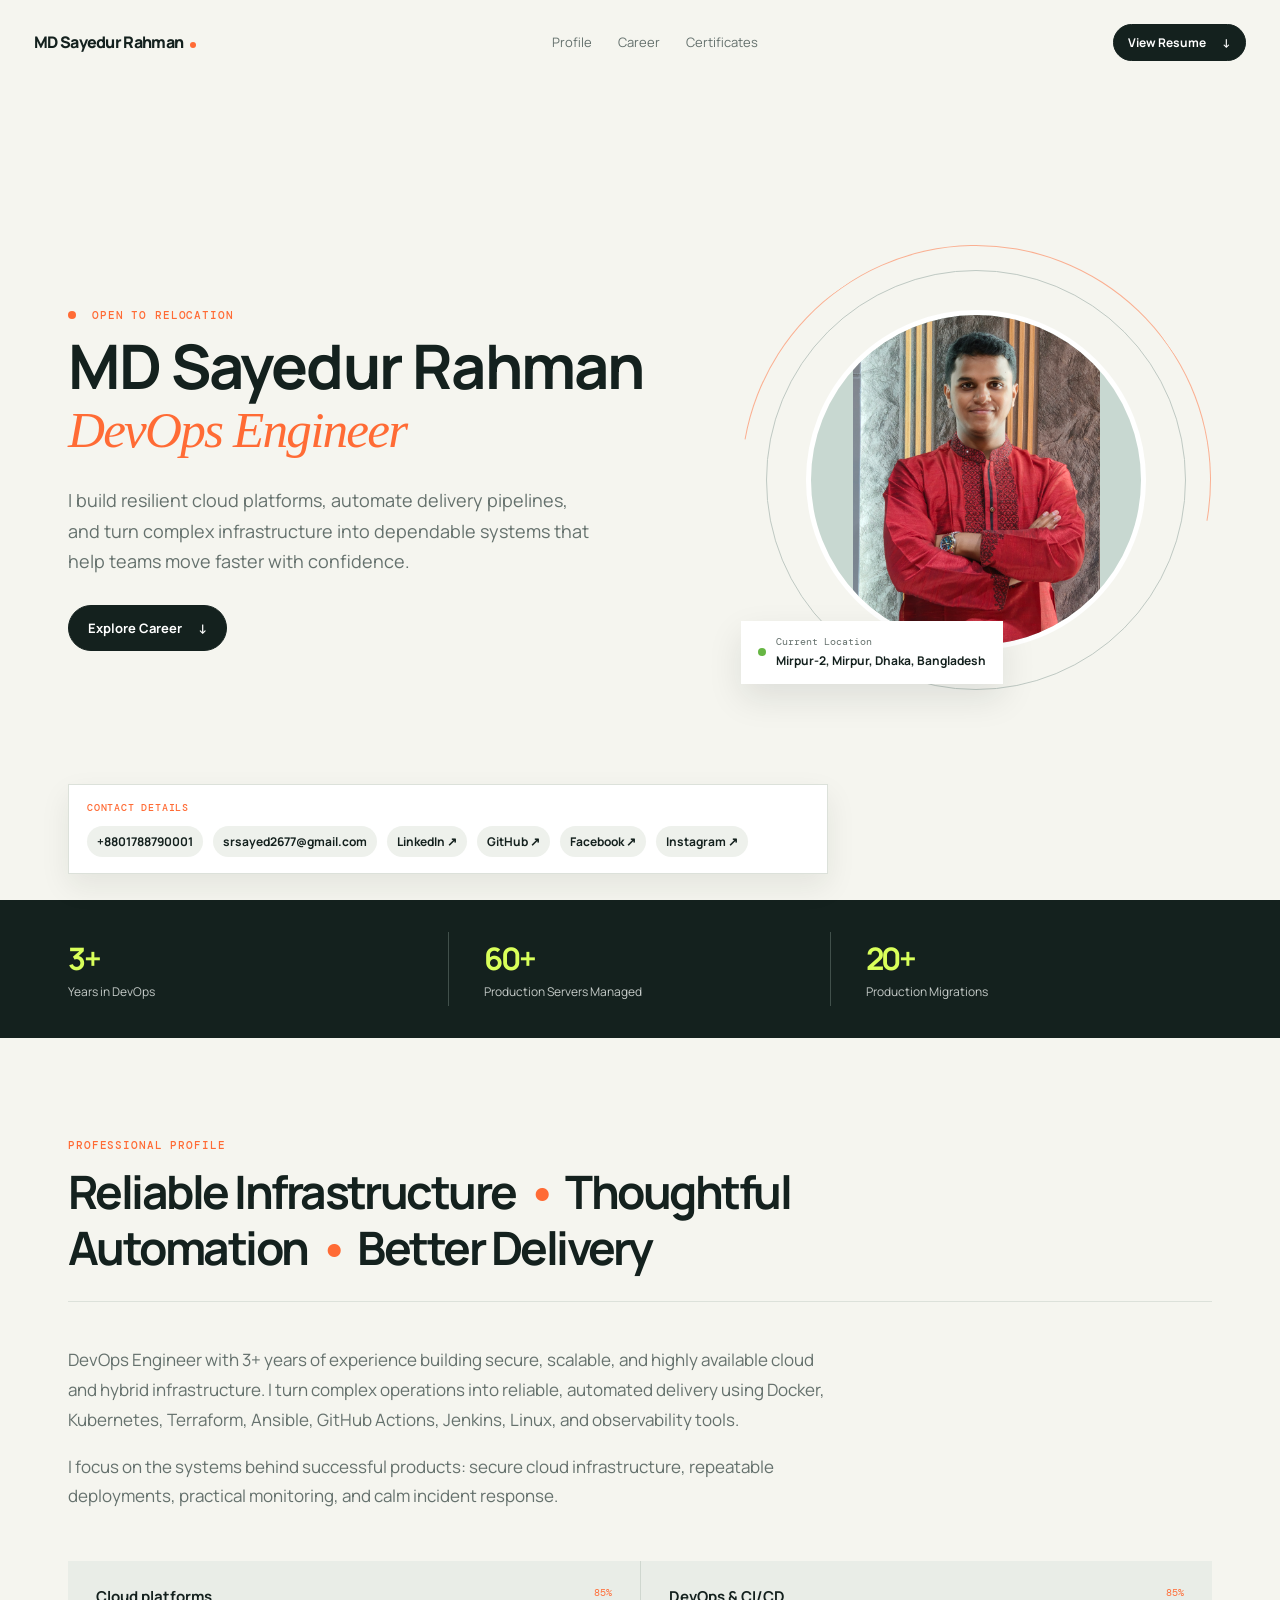
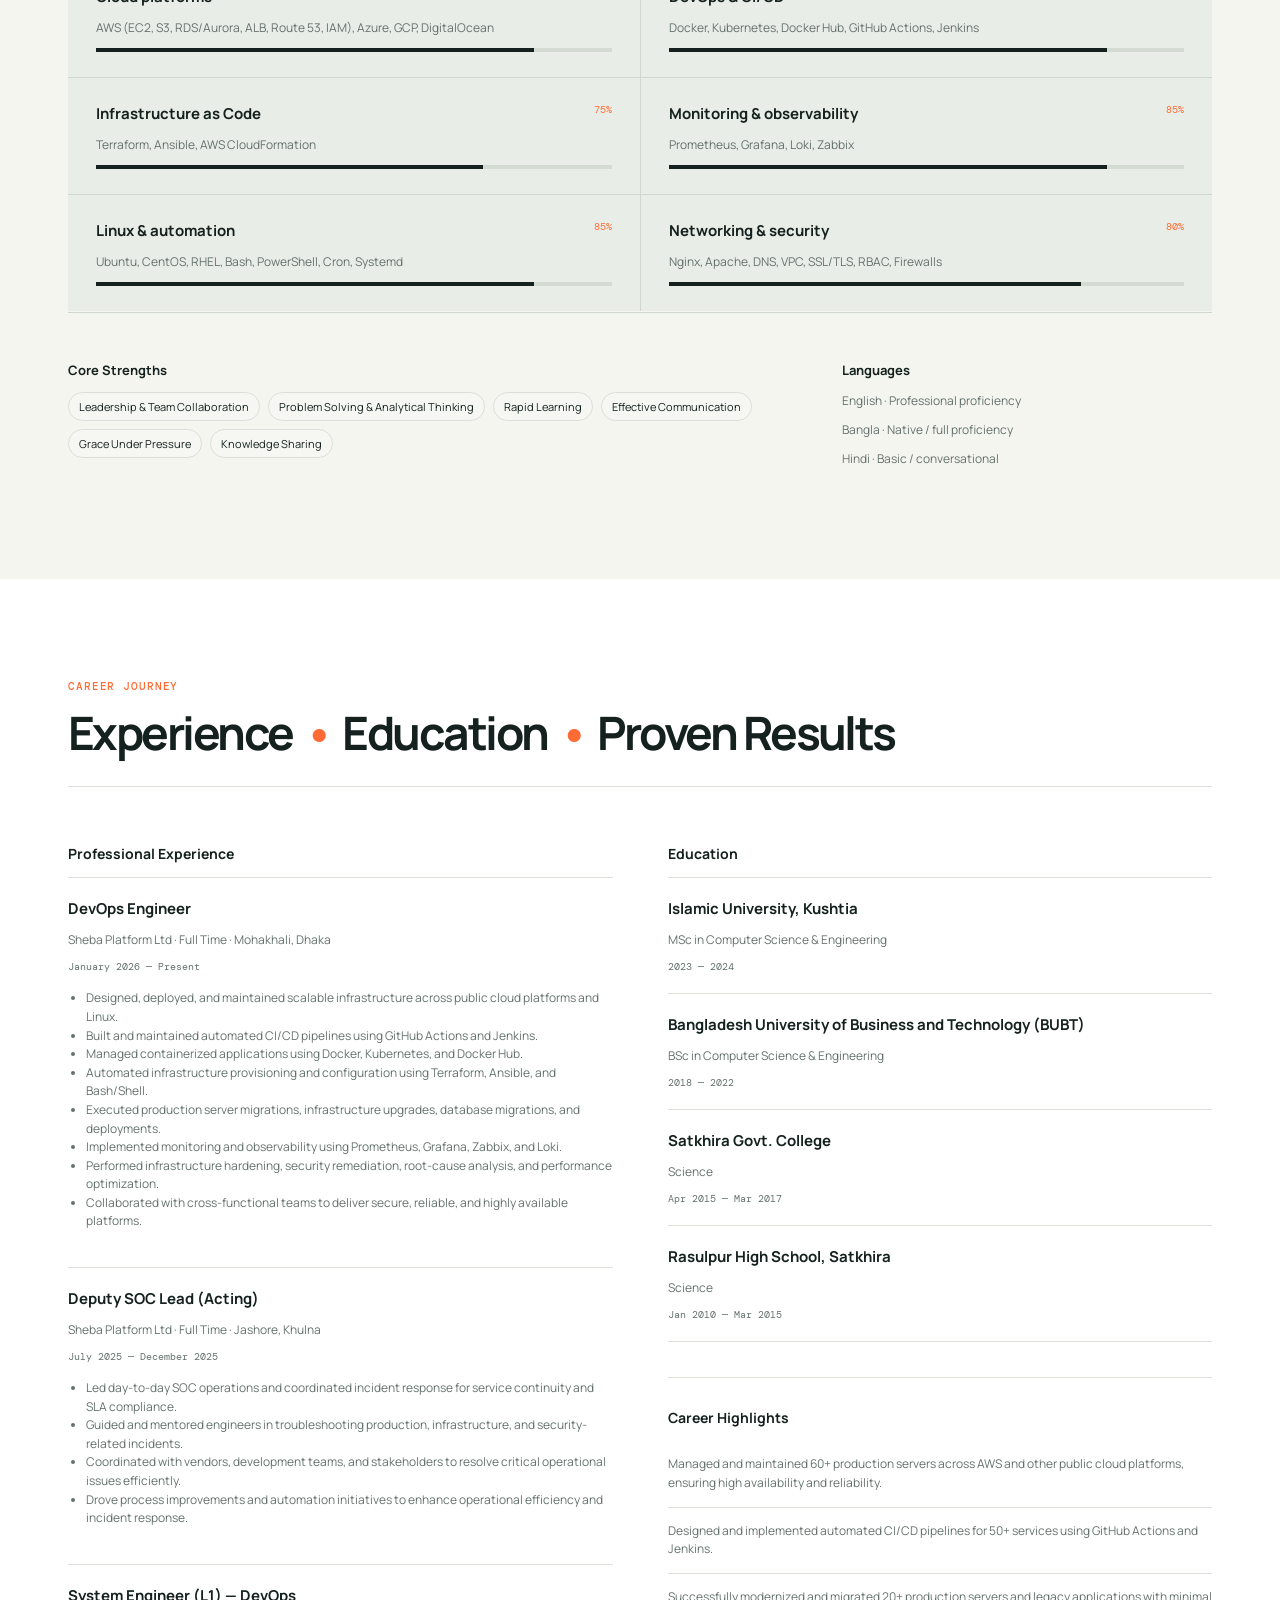
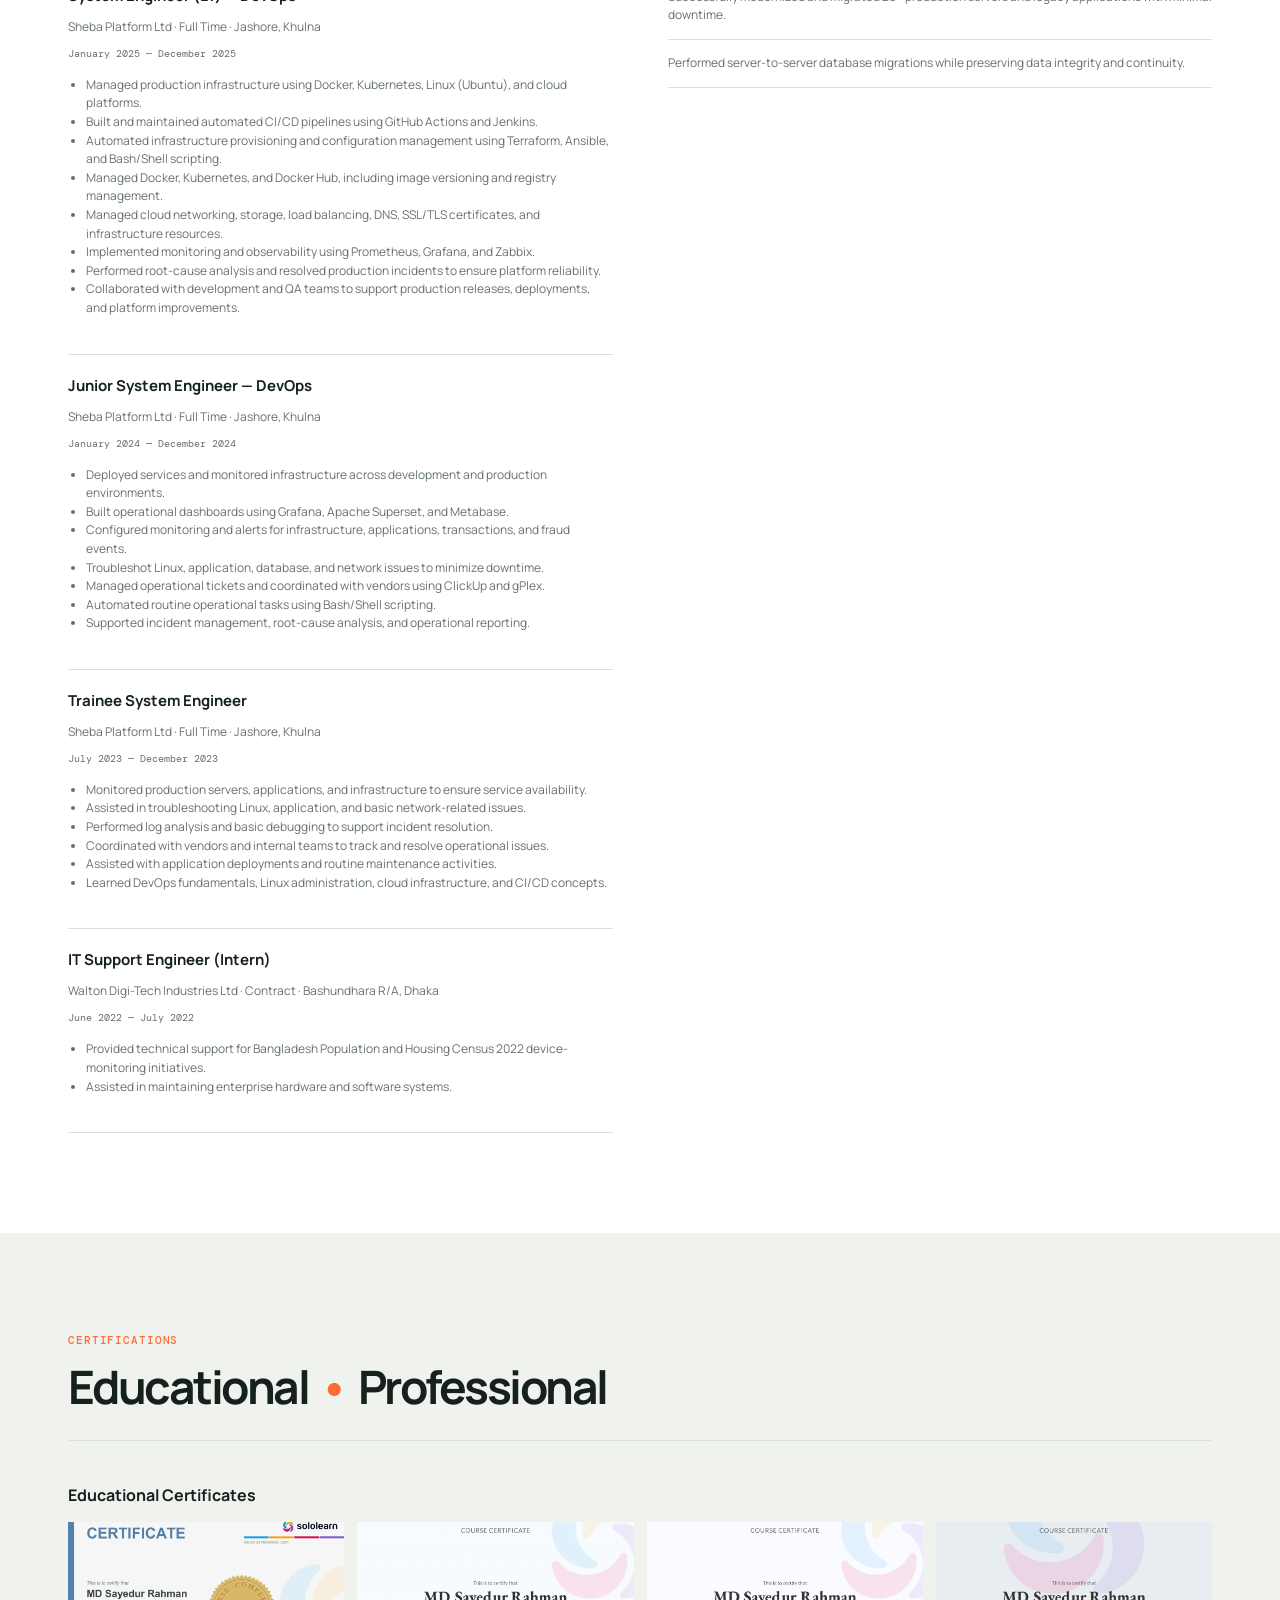
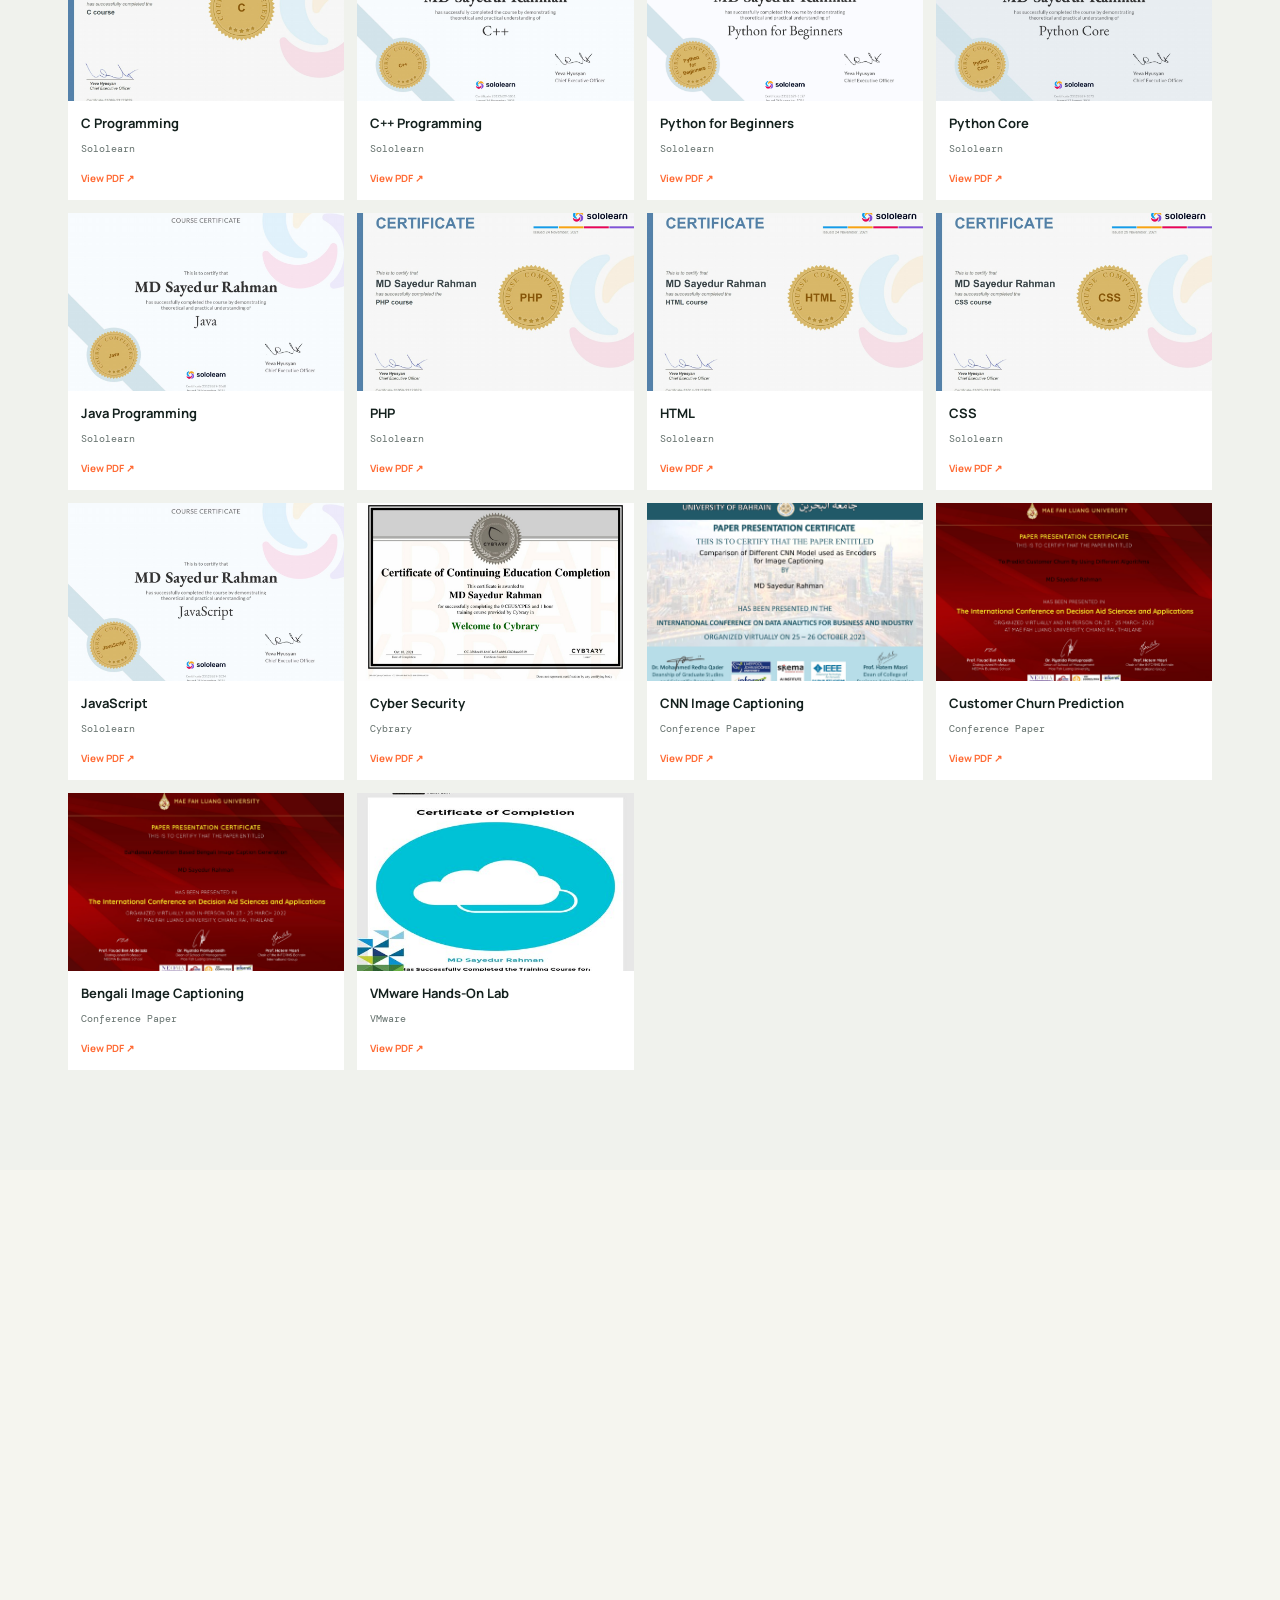
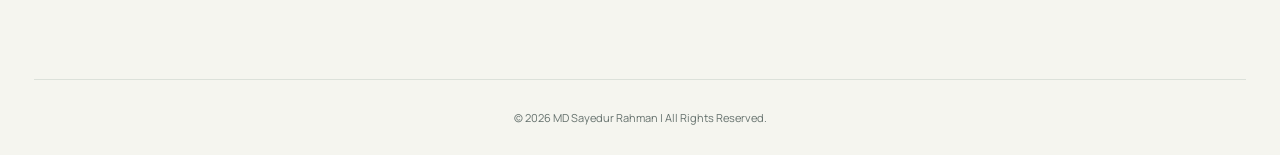
==== index.html @ c9d605c8 "fixed file storage" ====
<!doctype html>
<html lang="en">
  <head>
    <meta charset="utf-8">
    <meta name="viewport" content="width=device-width, initial-scale=1">
    <meta name="description" content="MD Sayedur Rahman — DevOps Engineer portfolio.">
    <title>MD Sayedur Rahman | DevOps Engineer &amp; Cloud Enthusiast</title>
    <link rel="preconnect" href="https://fonts.googleapis.com">
    <link rel="preconnect" href="https://fonts.gstatic.com" crossorigin>
    <link href="https://fonts.googleapis.com/css2?family=DM+Mono:wght@400;500&family=Manrope:wght@400;500;600;700;800&display=swap" rel="stylesheet">
    <link rel="icon" type="image/svg+xml" href="static/images/sr-icon.svg?v=1">
    <link rel="stylesheet" href="css/styles.css">
  </head>
  <body>
    <header class="site-header">
      <a class="brand" href="#home">MD Sayedur Rahman</a>
      <nav class="site-nav" aria-label="Primary Navigation">
        <a href="#profile">Profile</a>
        <a href="#career">Career</a>
        <a href="#certificates">Certificates</a>
      </nav>
      <a class="button button-small header-cv" href="#resume">View Resume <span>↓</span></a>
      <button class="menu-toggle" aria-label="Open Navigation" aria-expanded="false"><span></span><span></span></button>
    </header>

    <main>
      <section class="hero section" id="home">
        <div class="hero-copy reveal">
          <p class="eyebrow"><span></span> Open To Relocation</p>
          <h1><span data-name></span><em>DevOps Engineer</em></h1>
          <p class="hero-intro" data-intro></p>
          <a class="button" href="#career">Explore Career <span>↓</span></a>
        </div>
        <div class="hero-visual reveal">
          <div class="orbit orbit-one"></div><div class="orbit orbit-two"></div>
          <div class="portrait-frame"><img data-photo src="static/images/SR.jpg" alt="MD Sayedur Rahman"></div>
          <div class="availability-card"><span class="pulse"></span><div><small>Current Location</small><strong data-location></strong></div></div>
        </div>
        <aside class="hero-contact reveal">
          <p>Contact Details</p><a data-phone href="#"></a><a data-email href="#"></a><a data-linkedin href="#" target="_blank">LinkedIn ↗</a><a data-github href="#" target="_blank">GitHub ↗</a><a data-facebook href="#" target="_blank">Facebook ↗</a><a data-instagram href="#" target="_blank">Instagram ↗</a>
        </aside>
      </section>

      <section class="stats-band" aria-label="Career Highlights"><div class="stats" data-stats></div></section>

      <section class="section" id="profile">
        <div class="section-heading reveal"><p class="eyebrow">Professional Profile</p><h2>Reliable Infrastructure <span>•</span> Thoughtful Automation <span>•</span> Better Delivery</h2></div>
        <div class="profile-summary reveal"><p data-summary></p><p>I focus on the systems behind successful products: secure cloud infrastructure, repeatable deployments, practical monitoring, and calm incident response.</p></div>
        <div class="skills-grid" data-skills></div>
        <div class="people-skills reveal"><div><h3>Core Strengths</h3><div class="pill-list" data-soft-skills></div></div><div><h3>Languages</h3><div class="language-list" data-languages></div></div></div>
      </section>

      <section class="section career-section" id="career">
        <div class="section-heading reveal"><p class="eyebrow">Career Journey</p><h2>Experience <span>•</span> Education <span>•</span> Proven Results</h2></div>
        <div class="timeline-grid"><div class="timeline-column reveal"><h3>Professional Experience</h3><div class="timeline" data-experience></div></div><div class="timeline-column reveal"><h3>Education</h3><div class="timeline" data-education></div><h3 class="impact-title">Career Highlights</h3><div class="compact-achievements" data-achievements></div></div></div>
      </section>

      <section class="section certificates-section" id="certificates">
        <div class="section-heading reveal"><p class="eyebrow">Certifications</p><h2>Educational <span>•</span> Professional</h2></div>
        <div class="certificate-group reveal">
          <h3>Educational Certificates</h3>
          <div class="certificate-grid" data-educational-certificates></div>
        </div>
        <div class="certificate-group professional-certificates reveal" hidden>
          <h3>Professional Certificates</h3>
          <div class="certificate-grid" data-professional-certificates></div>
        </div>
      </section>

      <section class="section resume-section" id="resume"><div class="resume-banner reveal"><p class="eyebrow">Resume</p><h2>Choose The CV That Suits You.</h2><p>Two professional formats are available for viewing or downloading.</p><div data-cv-links></div></div></section>
    </main>

    <footer><p>© <span data-year></span> <span data-name></span> | All Rights Reserved.</p></footer>
    <script src="js/portfolio.js"></script>
  </body>
</html>
---- css/styles.css ----
:root {
  --ink: #14211e;
  --muted: #65716d;
  --paper: #f5f5ef;
  --white: #fff;
  --line: #dce1da;
  --lime: #d9ff5a;
  --orange: #ff6b35;
  --sans: "Manrope", sans-serif;
  --mono: "DM Mono", monospace;
}

* { box-sizing: border-box; }
html { scroll-behavior: smooth; }
body { margin: 0; background: var(--paper); color: var(--ink); font-family: var(--sans); }
a { color: inherit; }

.site-header {
  position: sticky; top: 0; z-index: 10; height: 84px; max-width: 1280px; margin: auto; padding: 0 34px;
  display: flex; align-items: center; justify-content: space-between; gap: 24px;
  background: rgba(245, 245, 239, .92); backdrop-filter: blur(14px);
}
.brand { font-size: 16px; font-weight: 800; letter-spacing: -.7px; text-decoration: none; white-space: nowrap; }
.brand::after { content: ""; display: inline-block; width: 6px; height: 6px; margin-left: 7px; border-radius: 50%; background: var(--orange); }
.site-nav { display: flex; gap: 26px; }
.site-nav a { color: var(--muted); font-size: 13px; text-decoration: none; }
.site-nav a:hover { color: var(--ink); }
.menu-toggle { display: none; border: 0; background: transparent; }
.menu-toggle span { display: block; width: 20px; height: 2px; margin: 5px; background: var(--ink); }

.button { display: inline-flex; gap: 16px; align-items: center; padding: 13px 19px; border: 1px solid var(--ink); border-radius: 999px; background: var(--ink); color: white; font-size: 13px; font-weight: 700; text-decoration: none; }
.button:hover { background: var(--orange); border-color: var(--orange); }
.button-small { padding: 9px 14px; font-size: 12px; }
.section { max-width: 1212px; margin: auto; padding: 100px 34px; }
.eyebrow { margin: 0 0 12px; color: var(--orange); font: 500 11px var(--mono); letter-spacing: .08em; text-transform: uppercase; }
.eyebrow > span { display: inline-block; width: 8px; height: 8px; margin-right: 8px; border-radius: 50%; background: var(--orange); }

.hero { position: relative; display: grid; min-height: calc(100vh - 84px); grid-template-columns: 1.15fr .85fr; align-items: center; gap: 35px; padding-bottom: 125px; }
.hero h1 { max-width: 700px; margin: 0; letter-spacing: -.075em; line-height: 1.03; }
.hero h1 span { display: block; font-size: clamp(41px, 4.8vw, 70px); }
.hero h1 em { display: block; margin-top: 7px; color: var(--orange); font-family: Georgia, serif; font-size: clamp(37px, 4vw, 62px); font-weight: 400; }
.hero-intro { max-width: 535px; margin: 28px 0; color: var(--muted); font-size: 18px; line-height: 1.7; }
.hero-visual { position: relative; display: grid; height: 480px; place-items: center; }
.portrait-frame { z-index: 1; width: 340px; height: 340px; overflow: hidden; border: 5px solid var(--white); border-radius: 50%; background: #c8d8d1; }
.portrait-frame img { width: 100%; height: 100%; object-fit: contain; object-position: center; }
.orbit { position: absolute; border: 1px solid #bfc9c3; border-radius: 50%; }
.orbit-one { width: 420px; height: 420px; }
.orbit-two { width: 470px; height: 470px; border-color: rgba(255, 107, 53, .5); border-left-color: transparent; border-bottom-color: transparent; transform: rotate(-35deg); }
.availability-card { position: absolute; z-index: 2; bottom: 36px; left: 0; display: flex; gap: 10px; align-items: center; padding: 14px 17px; background: var(--white); box-shadow: 0 14px 35px rgba(20, 33, 30, .1); }
.availability-card small { display: block; color: var(--muted); font: 10px var(--mono); }
.availability-card strong { font-size: 12px; }
.pulse { width: 8px; height: 8px; border-radius: 50%; background: #67b644; }
.hero-contact { position: absolute; bottom: 26px; left: 34px; display: flex; flex-wrap: wrap; gap: 10px; max-width: 760px; padding: 16px 18px; border: 1px solid var(--line); background: var(--white); box-shadow: 0 12px 30px rgba(20, 33, 30, .08); }
.hero-contact p { width: 100%; margin: 0 0 2px; color: var(--orange); font: 500 10px var(--mono); letter-spacing: .08em; text-transform: uppercase; }
.hero-contact a { padding: 7px 10px; border-radius: 999px; background: #eef1ec; font-size: 12px; font-weight: 700; text-decoration: none; }
.hero-contact a:hover { background: var(--ink); color: var(--lime); }

.stats-band { background: var(--ink); color: white; }
.stats { display: grid; max-width: 1212px; margin: auto; padding: 32px 34px; grid-template-columns: repeat(3, 1fr); }
.stat { padding: 5px 35px; border-right: 1px solid #41504b; }
.stat:first-child { padding-left: 0; }
.stat:last-child { border: 0; }
.stat strong { display: block; color: var(--lime); font-size: 31px; letter-spacing: -.07em; }
.stat span { color: #c5cbc8; font-size: 12px; }

.section-heading { margin-bottom: 43px; padding-bottom: 25px; border-bottom: 1px solid var(--line); }
.section-heading h2 { max-width: 950px; margin: 0; font-size: clamp(30px, 3.6vw, 50px); font-weight: 700; letter-spacing: -.055em; line-height: 1.22; text-wrap: balance; }
.section-heading h2 span { padding: 0 .08em; color: var(--orange); }
.profile-summary { max-width: 760px; margin-bottom: 50px; color: var(--muted); font-size: 17px; line-height: 1.75; }
.skills-grid { display: grid; grid-template-columns: repeat(2, 1fr); gap: 1px; background: #cfd7cf; }
.skill { padding: 25px 28px; background: #e9ede7; }
.skill-top { display: flex; justify-content: space-between; gap: 15px; }
.skill h3 { margin: 0; font-size: 15px; }.skill span { color: var(--orange); font: 10px var(--mono); }.skill p { color: var(--muted); font-size: 12px; }
.meter { height: 4px; background: #d3dbd3; }.meter i { display: block; height: 100%; background: var(--ink); }
.people-skills { display: grid; grid-template-columns: 2fr 1fr; gap: 35px; margin-top: 1px; padding-top: 35px; border-top: 1px solid #cfd7cf; }
.people-skills h3 { font-size: 13px; }.pill-list { display: flex; flex-wrap: wrap; gap: 8px; }.pill-list span { padding: 6px 10px; border: 1px solid #d9dfd8; border-radius: 999px; background: #f6f7f3; font-size: 11px; }.language-list p { color: var(--muted); font-size: 12px; }

.career-section { max-width: none; background: var(--white); padding-left: max(34px, calc((100% - 1212px) / 2 + 34px)); padding-right: max(34px, calc((100% - 1212px) / 2 + 34px)); }
.timeline-grid { display: grid; grid-template-columns: 1fr 1fr; gap: 55px; }.timeline-column h3 { font-size: 14px; }.timeline { border-top: 1px solid var(--line); }
.timeline-item { position: relative; padding: 20px 0; border-bottom: 1px solid var(--line); }.timeline-item h4 { margin: 0; font-size: 15px; }.timeline-item p, .timeline-item time, .timeline-item li { color: var(--muted); font-size: 12px; }.timeline-item time { display: block; margin-top: 8px; font: 10px var(--mono); }.timeline-item ul { padding-left: 18px; line-height: 1.55; }.impact-title { margin-top: 35px; padding-top: 30px; border-top: 1px solid var(--line); }.compact-achievements article { padding: 14px 0; border-bottom: 1px solid var(--line); color: var(--muted); font-size: 12px; line-height: 1.55; }

.certificates-section { max-width: none; background: #f0f2ed; padding-left: max(34px, calc((100% - 1212px) / 2 + 34px)); padding-right: max(34px, calc((100% - 1212px) / 2 + 34px)); }.certificate-group h3 { font-size: 16px; }.professional-certificates { margin-top: 48px; padding-top: 40px; border-top: 1px solid #cfd7cf; }.certificate-grid { display: grid; grid-template-columns: repeat(4, 1fr); gap: 13px; }.certificate-card { background: var(--white); }.certificate-card img { display: block; width: 100%; aspect-ratio: 1.55; object-fit: cover; }.certificate-card div { padding: 13px; }.certificate-card h4 { margin: 0; font-size: 13px; }.certificate-card p { color: var(--muted); font: 10px var(--mono); }.certificate-card a { color: var(--orange); font-size: 10px; font-weight: 700; text-decoration: none; }

.resume-section { padding-top: 35px; }.resume-banner { padding: 58px; background: var(--ink); color: var(--white); }.resume-banner .eyebrow { color: var(--lime); }.resume-banner h2 { max-width: 780px; margin: 0; font-size: clamp(29px, 3.5vw, 48px); letter-spacing: -.055em; line-height: 1.18; text-wrap: balance; }.resume-banner > p { color: #c2cbc6; }.resume-download { display: flex; gap: 24px; margin-top: 34px; padding: 22px; border: 1px solid #3c514a; }.resume-download a { flex: 1; padding: 20px; border-left: 1px solid #51645e; color: white; font-size: 15px; font-weight: 700; text-decoration: none; }.resume-download a:first-child { border-left: 0; }.resume-download a:hover, .resume-download span { color: var(--lime); }.resume-download span { float: right; }
footer { max-width: 1212px; margin: auto; padding: 30px 34px; border-top: 1px solid var(--line); text-align: center; }footer p { margin: 0; color: var(--muted); font-size: 11px; }
.reveal { opacity: 0; transform: translateY(18px); transition: .6s ease; }.reveal.visible { opacity: 1; transform: none; }

@media (max-width: 760px) {
  .site-header { height: 70px; padding: 0 20px; gap: 10px; }.brand { max-width: 155px; overflow: hidden; text-overflow: ellipsis; font-size: 13px; }.header-cv { display: inline-flex; margin-left: auto; }.menu-toggle { display: block; }.site-nav { position: absolute; top: 70px; right: 0; left: 0; display: none; flex-direction: column; padding: 15px 20px; background: var(--paper); box-shadow: 0 15px 20px rgba(0,0,0,.08); }.site-nav.open { display: flex; }
  .section { padding: 75px 20px; }.hero { display: block; min-height: auto; padding-bottom: 145px; }.hero h1 span { font-size: 43px; }.hero h1 em { font-size: 39px; }.hero-visual { height: 370px; margin-top: 35px; }.portrait-frame { width: 260px; height: 260px; }.orbit-one { width: 310px; height: 310px; }.orbit-two { width: 355px; height: 355px; }.hero-contact { bottom: 25px; left: 20px; display: grid; grid-template-columns: 1fr 1fr; gap: 7px; }.hero-contact p { grid-column: 1 / -1; }
  .stats { padding: 22px 20px; }.stat { padding: 3px 10px; }.stat strong { font-size: 25px; }.stat span { display: block; font-size: 10px; line-height: 1.2; }.skills-grid, .timeline-grid, .people-skills { grid-template-columns: 1fr; }.timeline-column + .timeline-column { margin-top: 45px; }.career-section, .certificates-section { padding-left: 20px; padding-right: 20px; }.certificate-grid { grid-template-columns: repeat(2, 1fr); gap: 10px; }.resume-banner { padding: 32px 22px; }.resume-download { display: block; }.resume-download a { display: block; padding: 13px 0; border-top: 1px solid #51645e; border-left: 0; }.resume-download a:first-child { border-top: 0; }footer { padding: 25px 20px; }.reveal { opacity: 1; transform: none; }
}
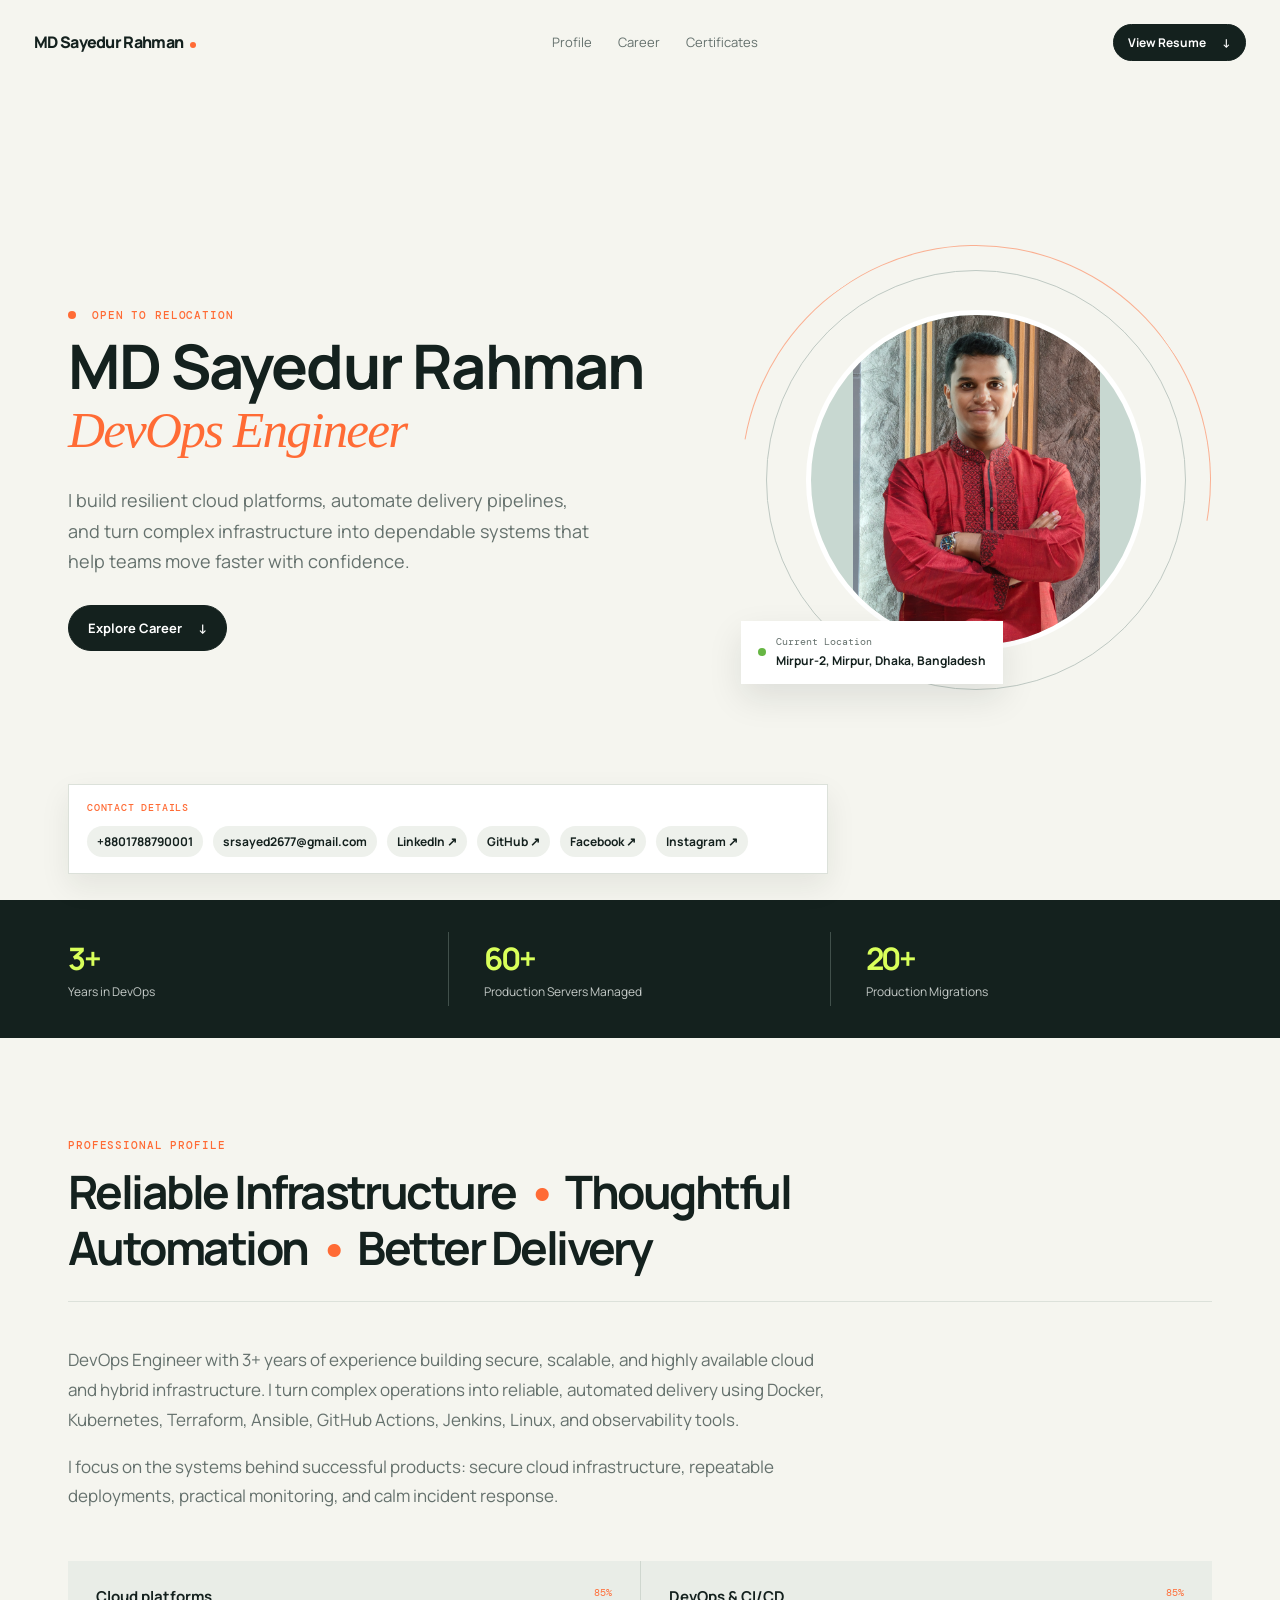
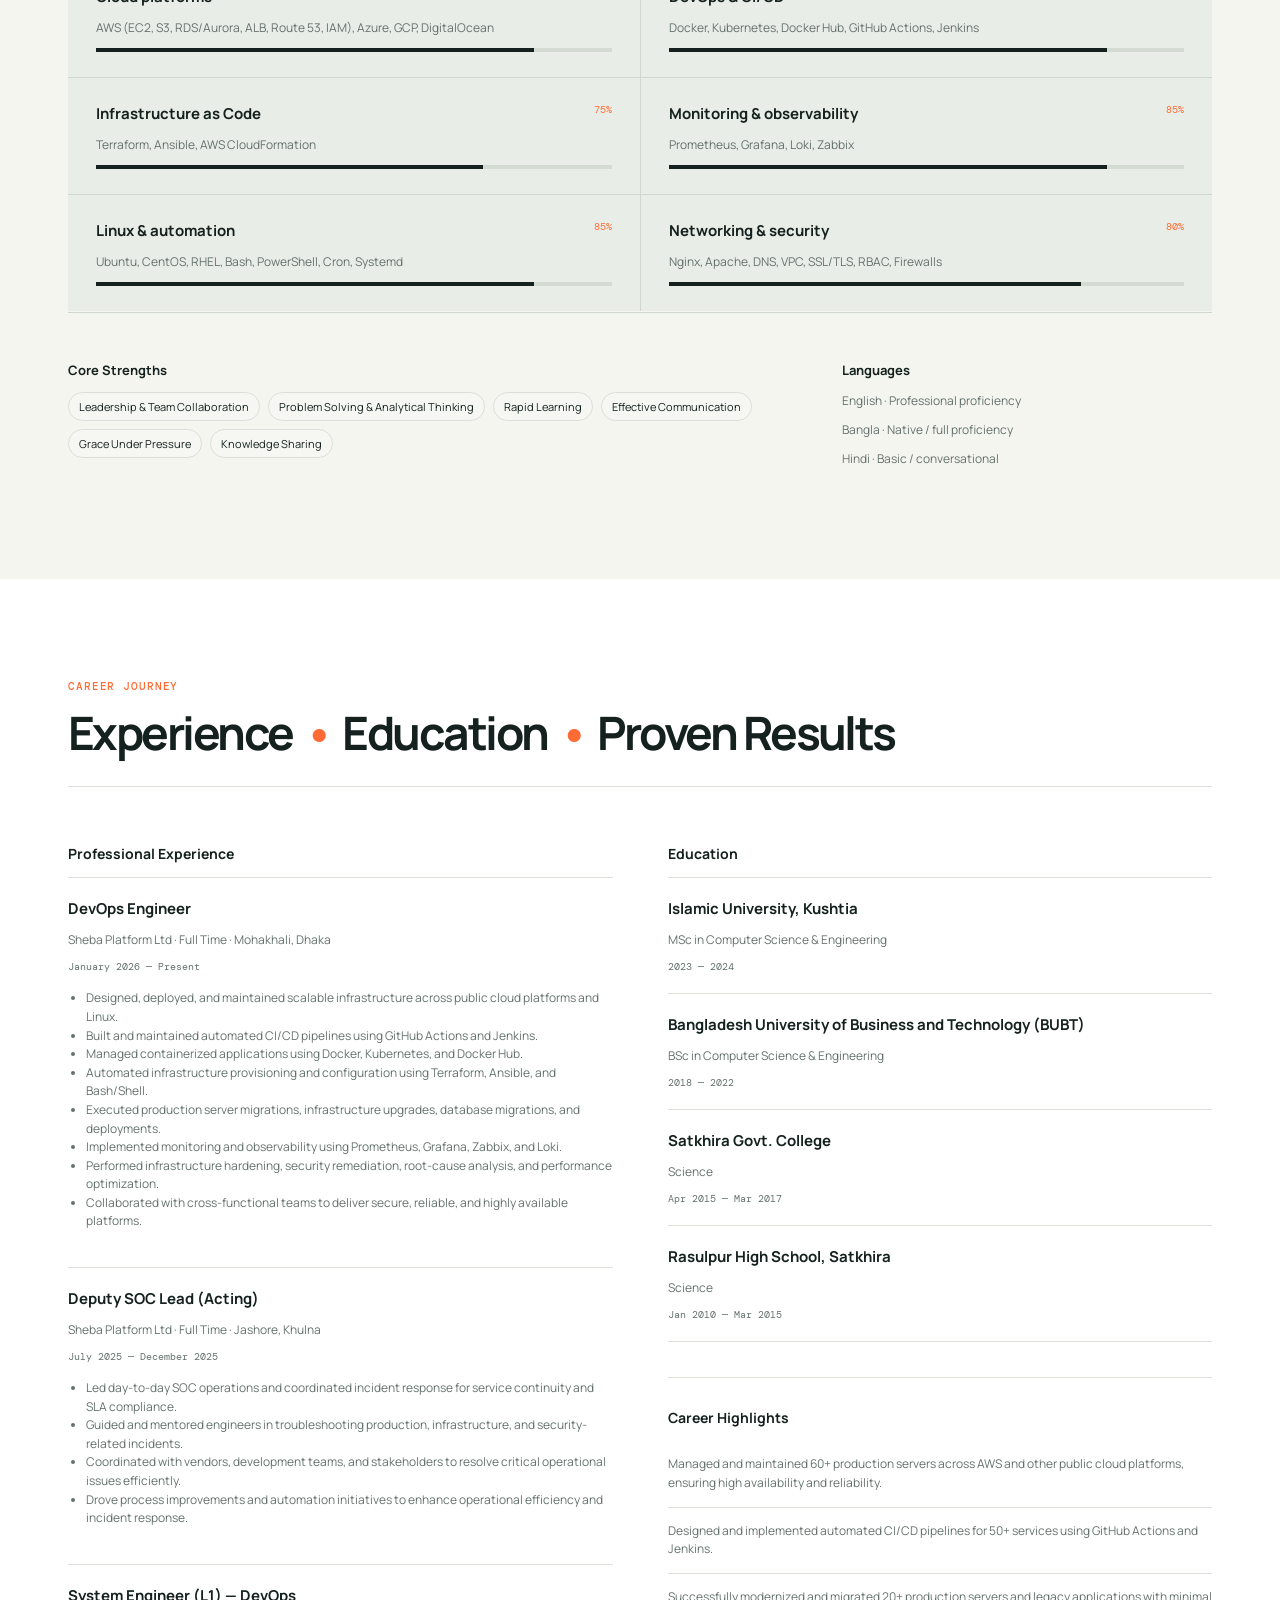
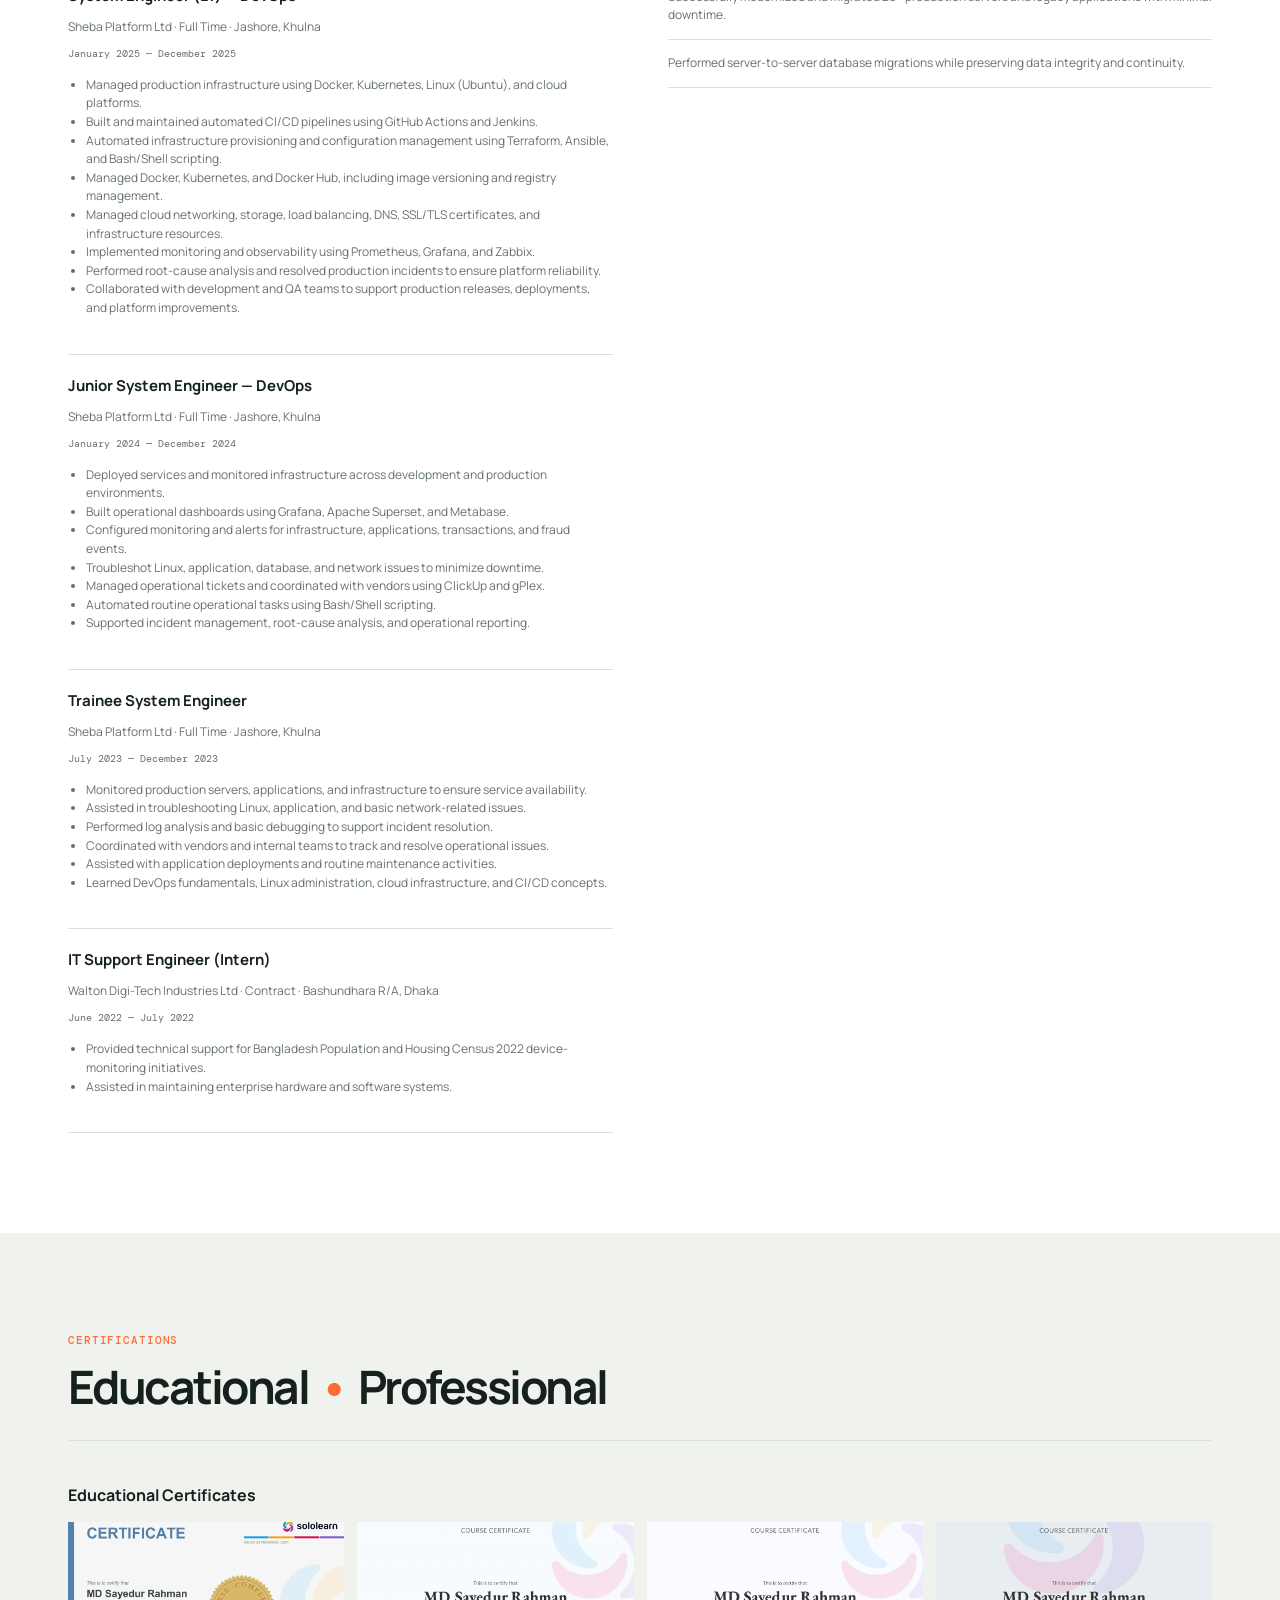
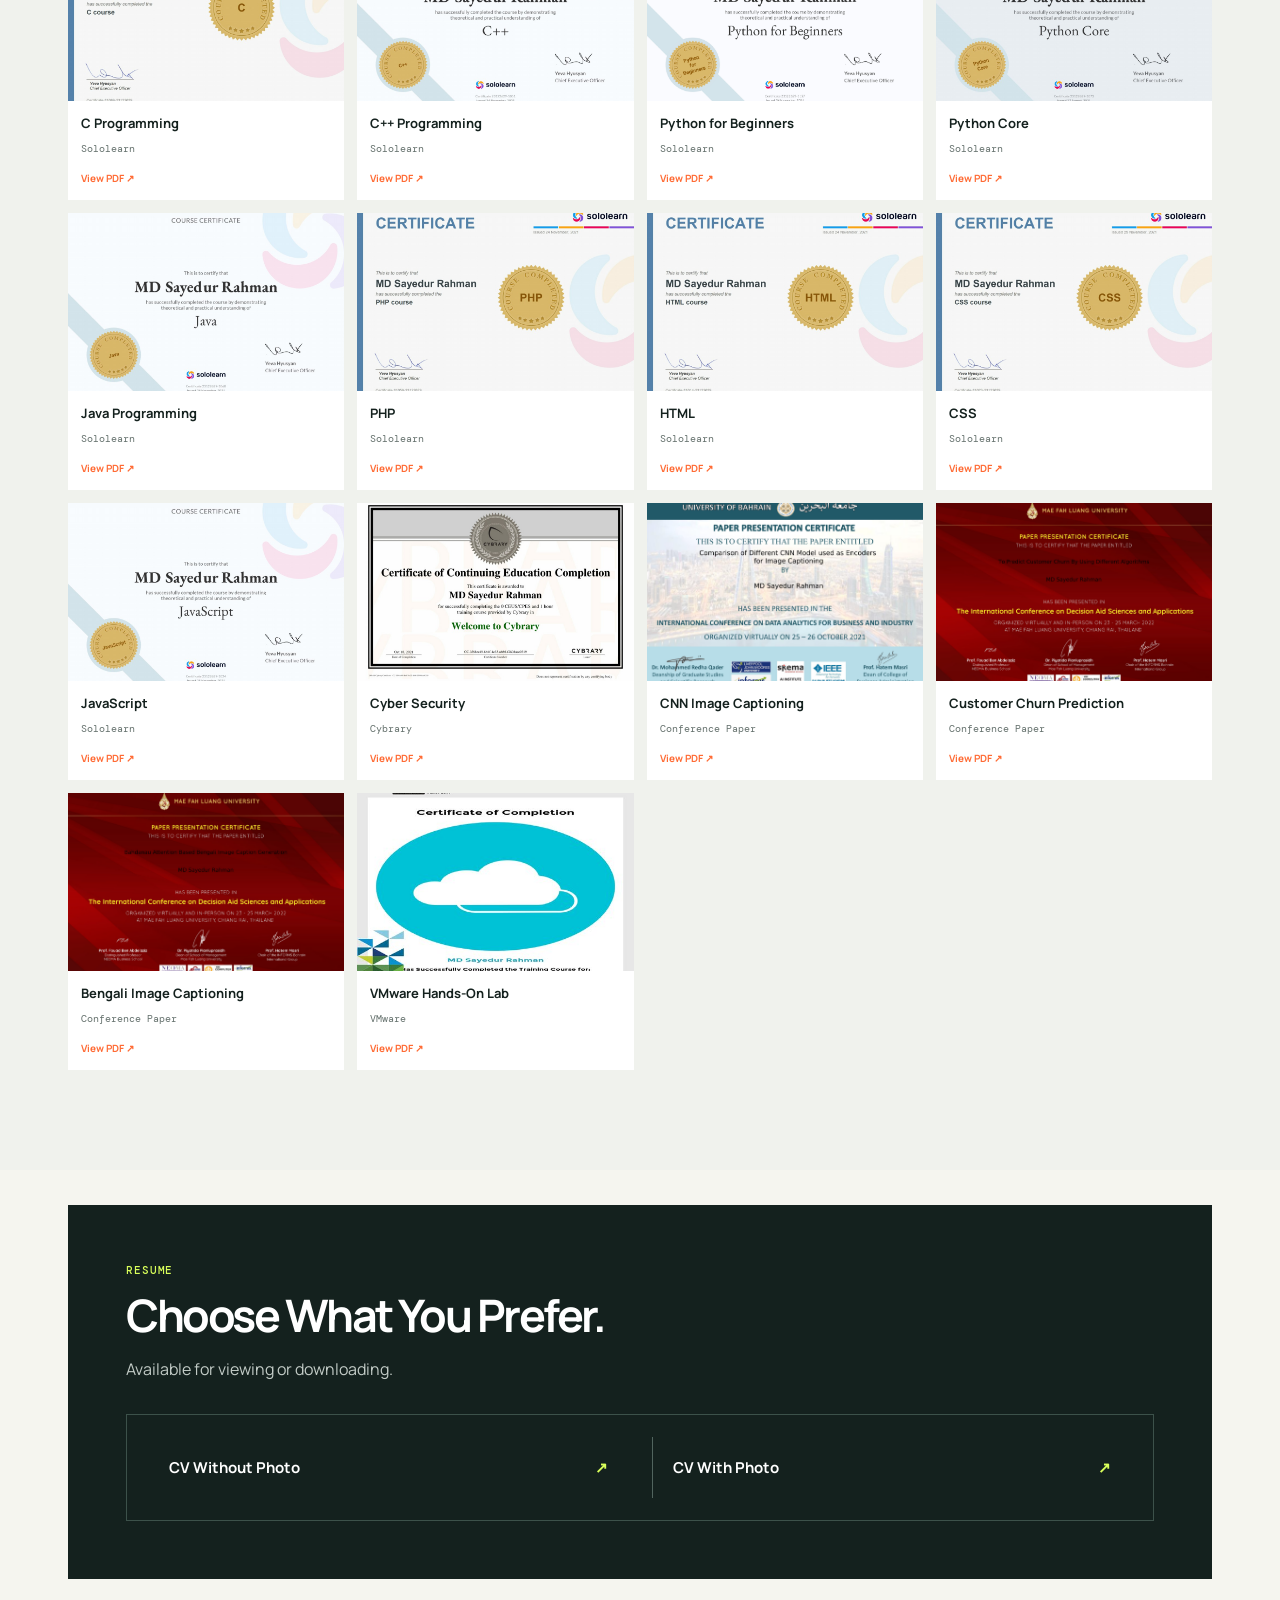
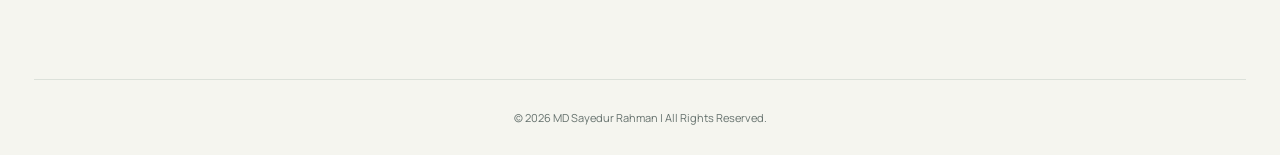
==== commit 82b3549b: "resume title fixed" ====
--- a/index.html
+++ b/index.html
@@ -67,7 +67,7 @@
         </div>
       </section>
 
-      <section class="section resume-section" id="resume"><div class="resume-banner reveal"><p class="eyebrow">Resume</p><h2>Choose The CV That Suits You.</h2><p>Two professional formats are available for viewing or downloading.</p><div data-cv-links></div></div></section>
+      <section class="section resume-section" id="resume"><div class="resume-banner reveal"><p class="eyebrow">Resume</p><h2>Choose What You Prefer.</h2><p>Available for viewing or downloading.</p><div data-cv-links></div></div></section>
     </main>
 
     <footer><p>© <span data-year></span> <span data-name></span> | All Rights Reserved.</p></footer>
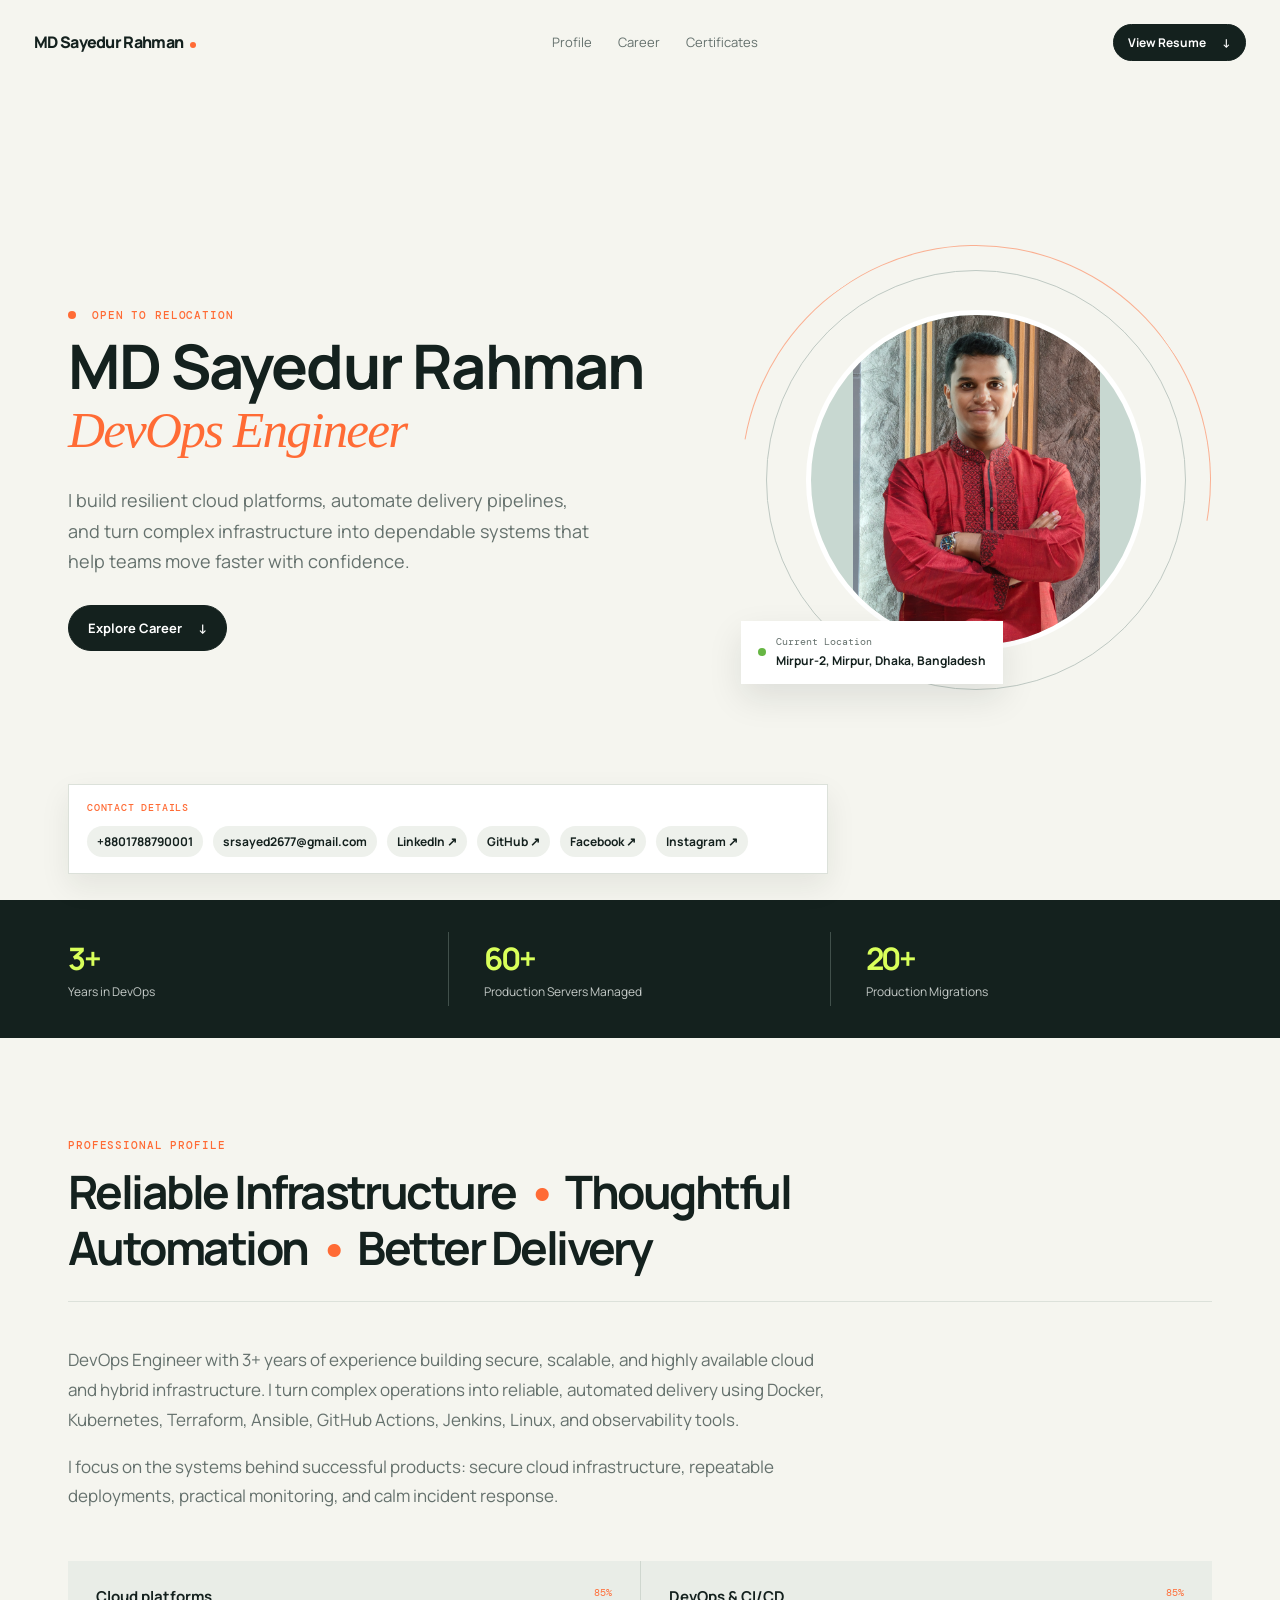
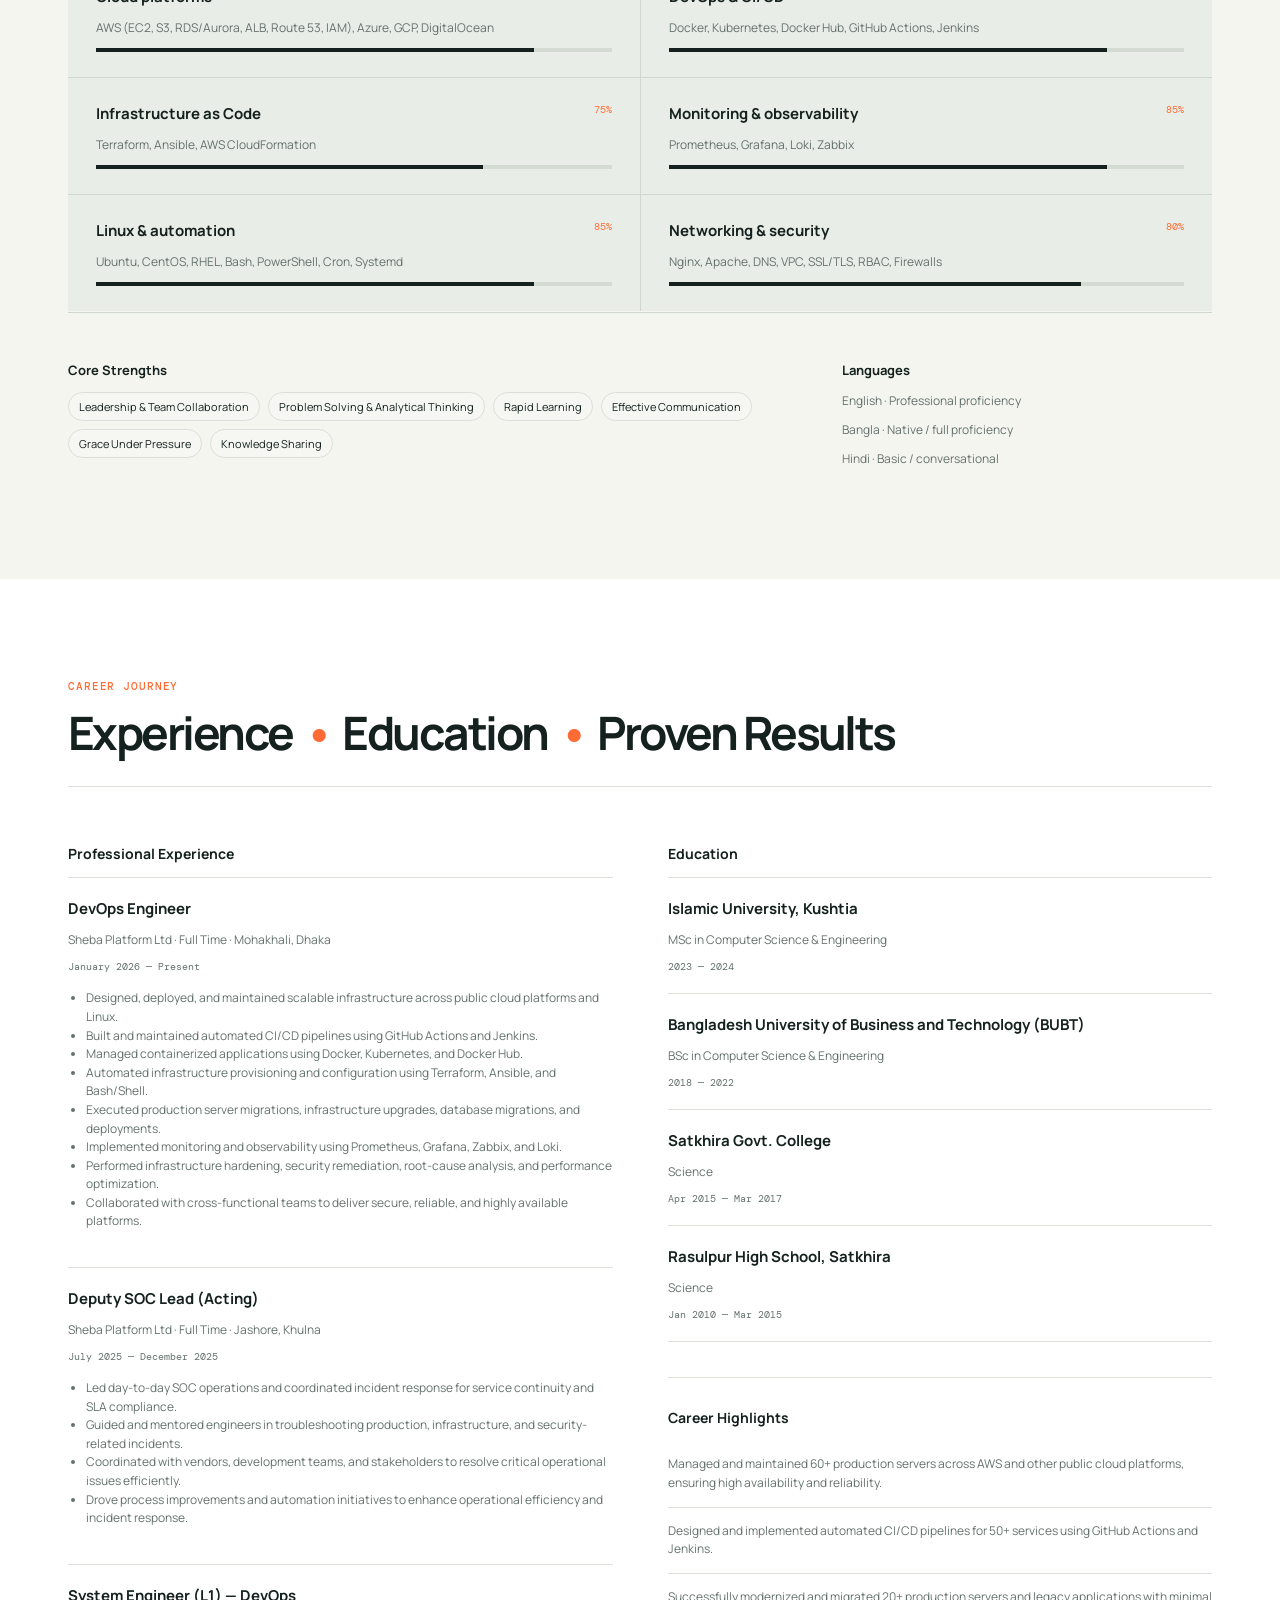
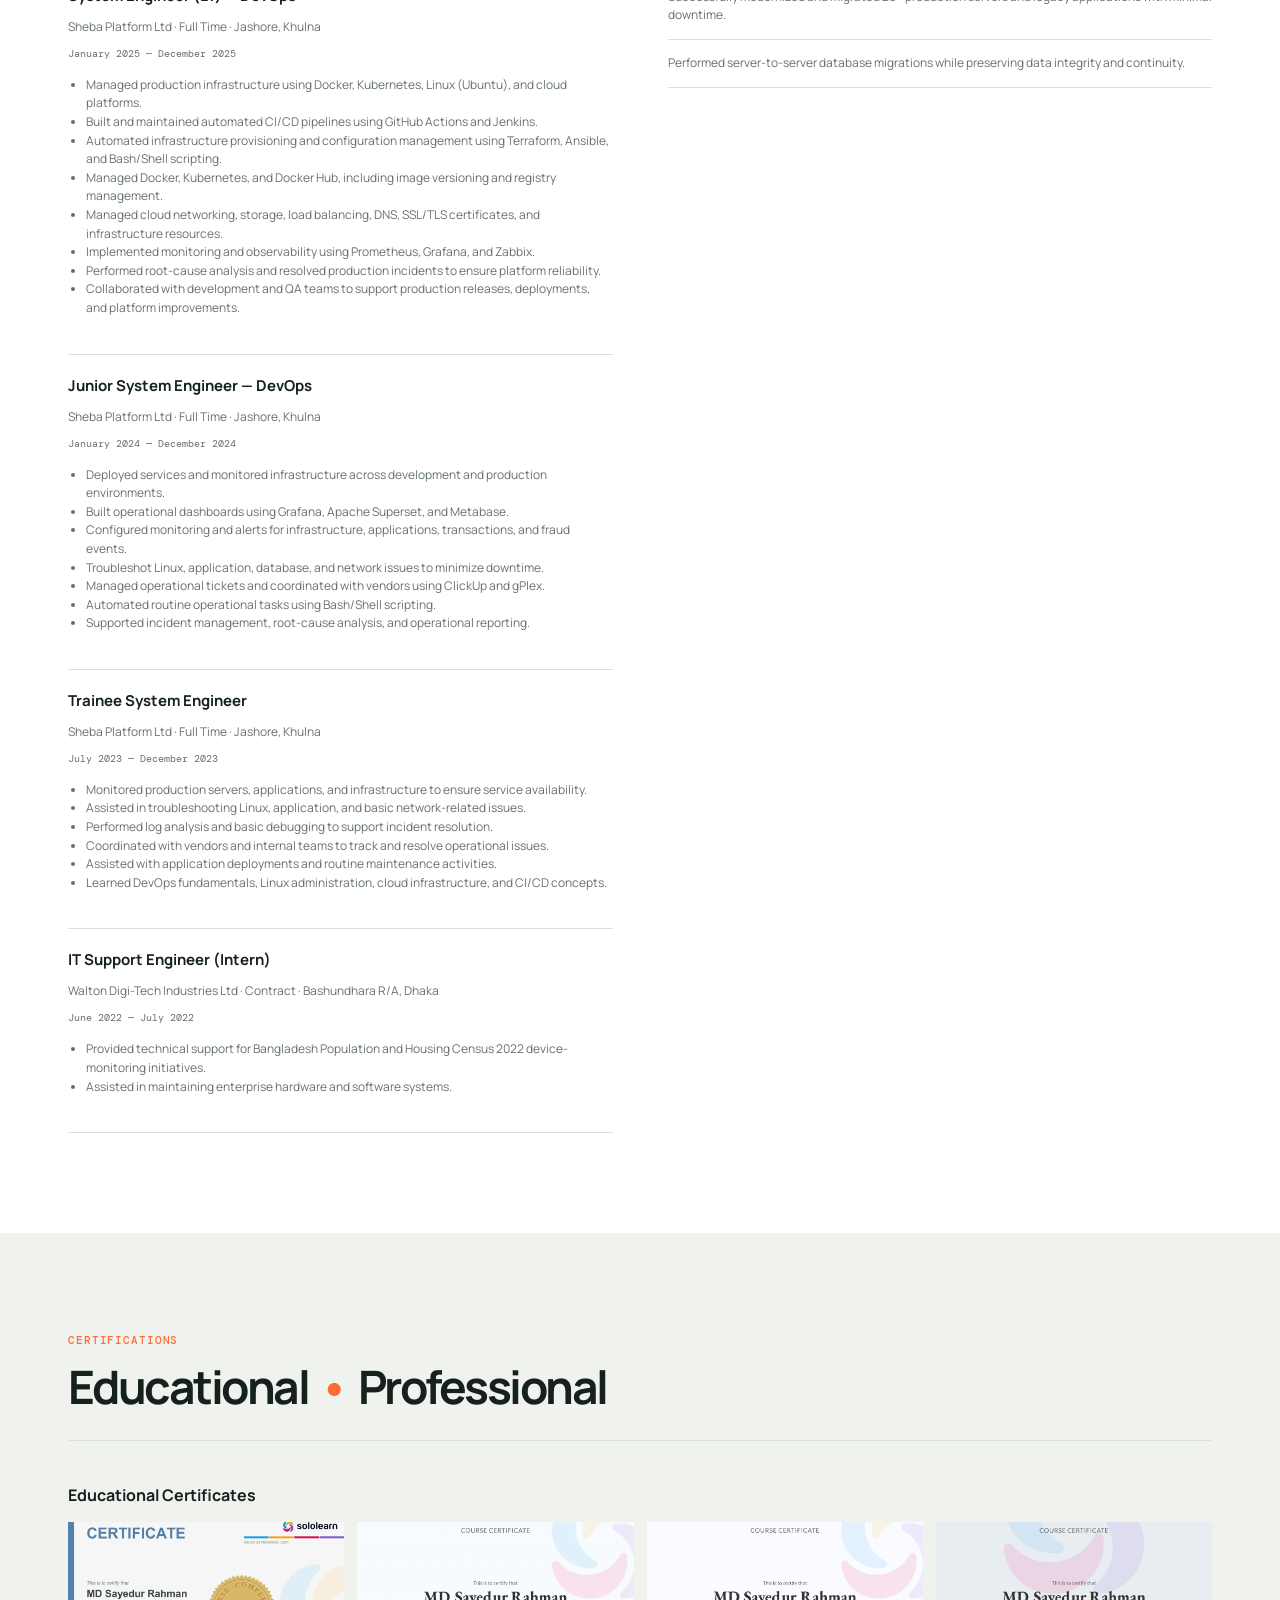
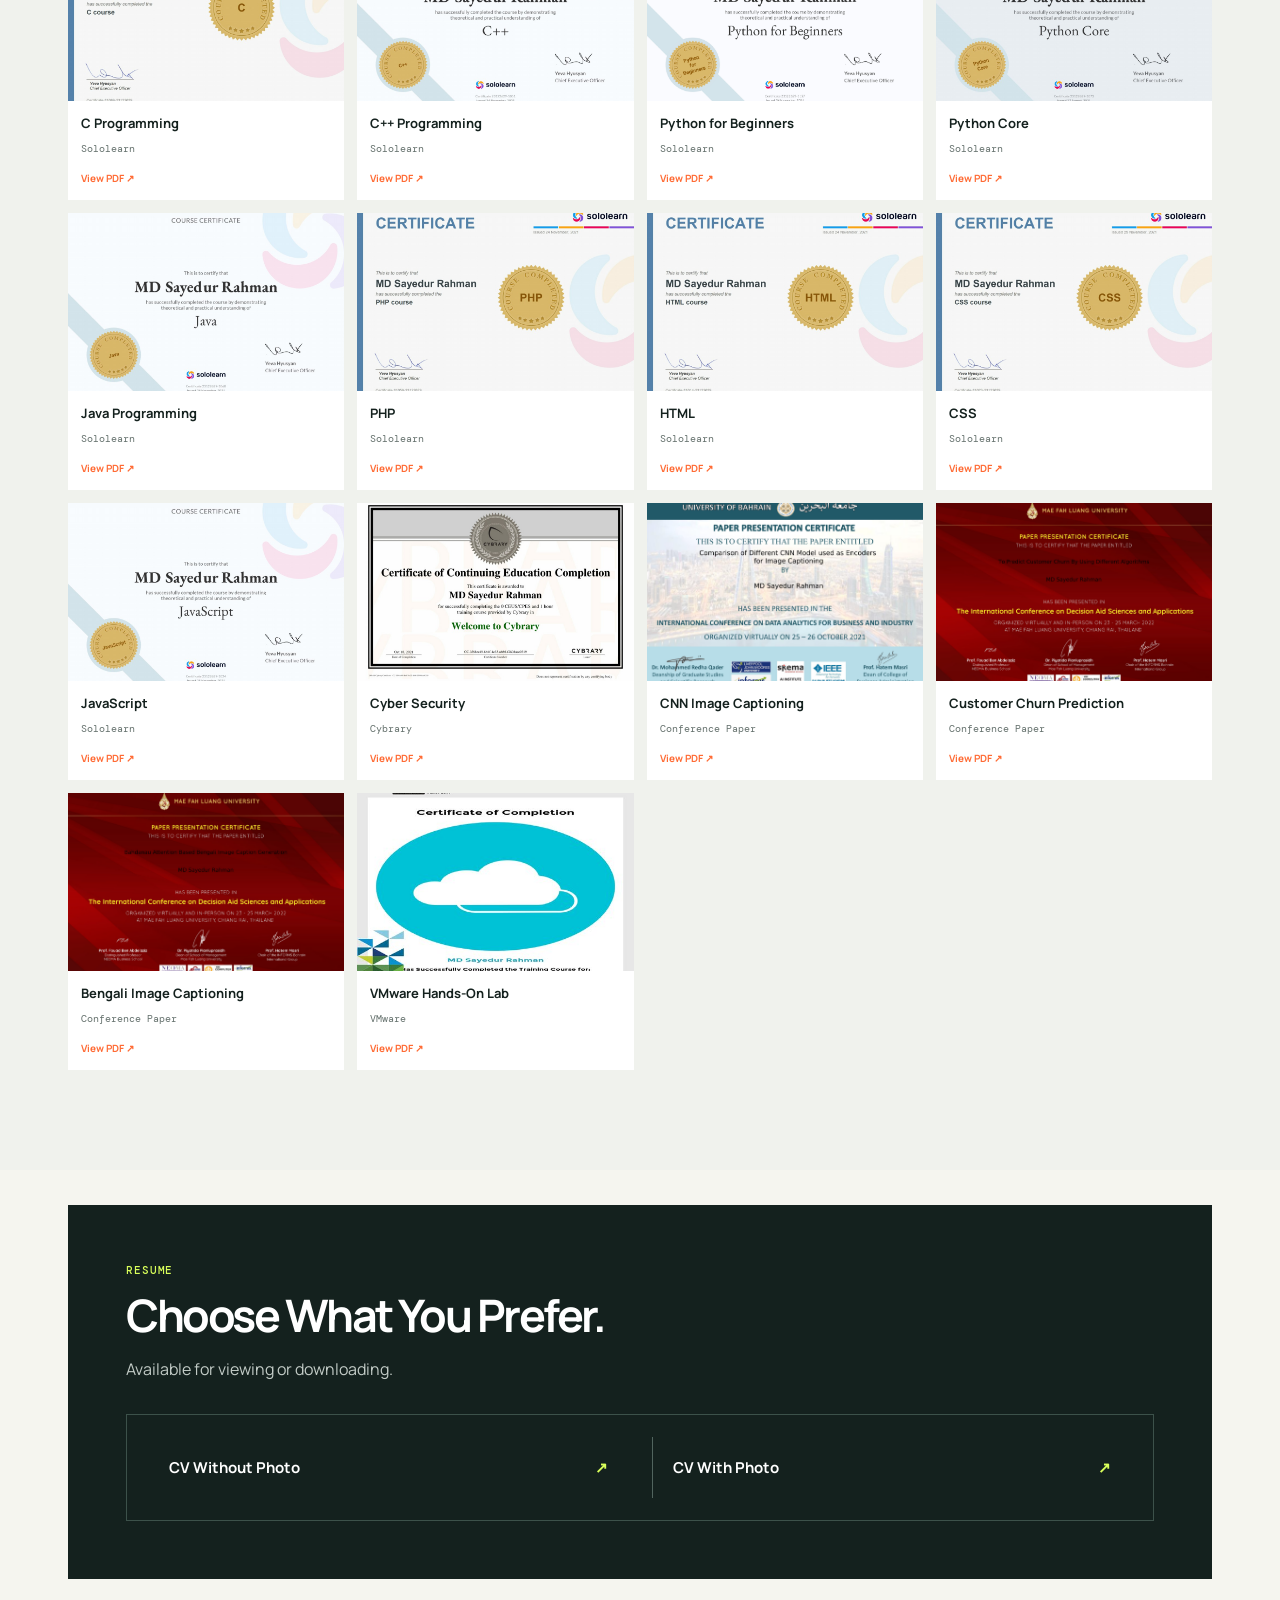
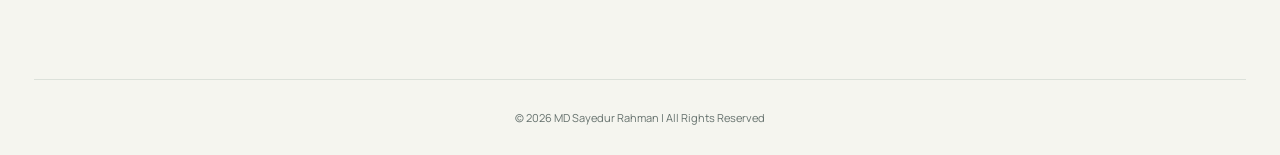
==== commit 1bc8bafa: "text fixed looking" ====
--- a/index.html
+++ b/index.html
@@ -70,7 +70,7 @@
       <section class="section resume-section" id="resume"><div class="resume-banner reveal"><p class="eyebrow">Resume</p><h2>Choose What You Prefer.</h2><p>Available for viewing or downloading.</p><div data-cv-links></div></div></section>
     </main>
 
-    <footer><p>© <span data-year></span> <span data-name></span> | All Rights Reserved.</p></footer>
+    <footer><p>© <span data-year></span> <span data-name></span> | All Rights Reserved</p></footer>
     <script src="js/portfolio.js"></script>
   </body>
 </html>
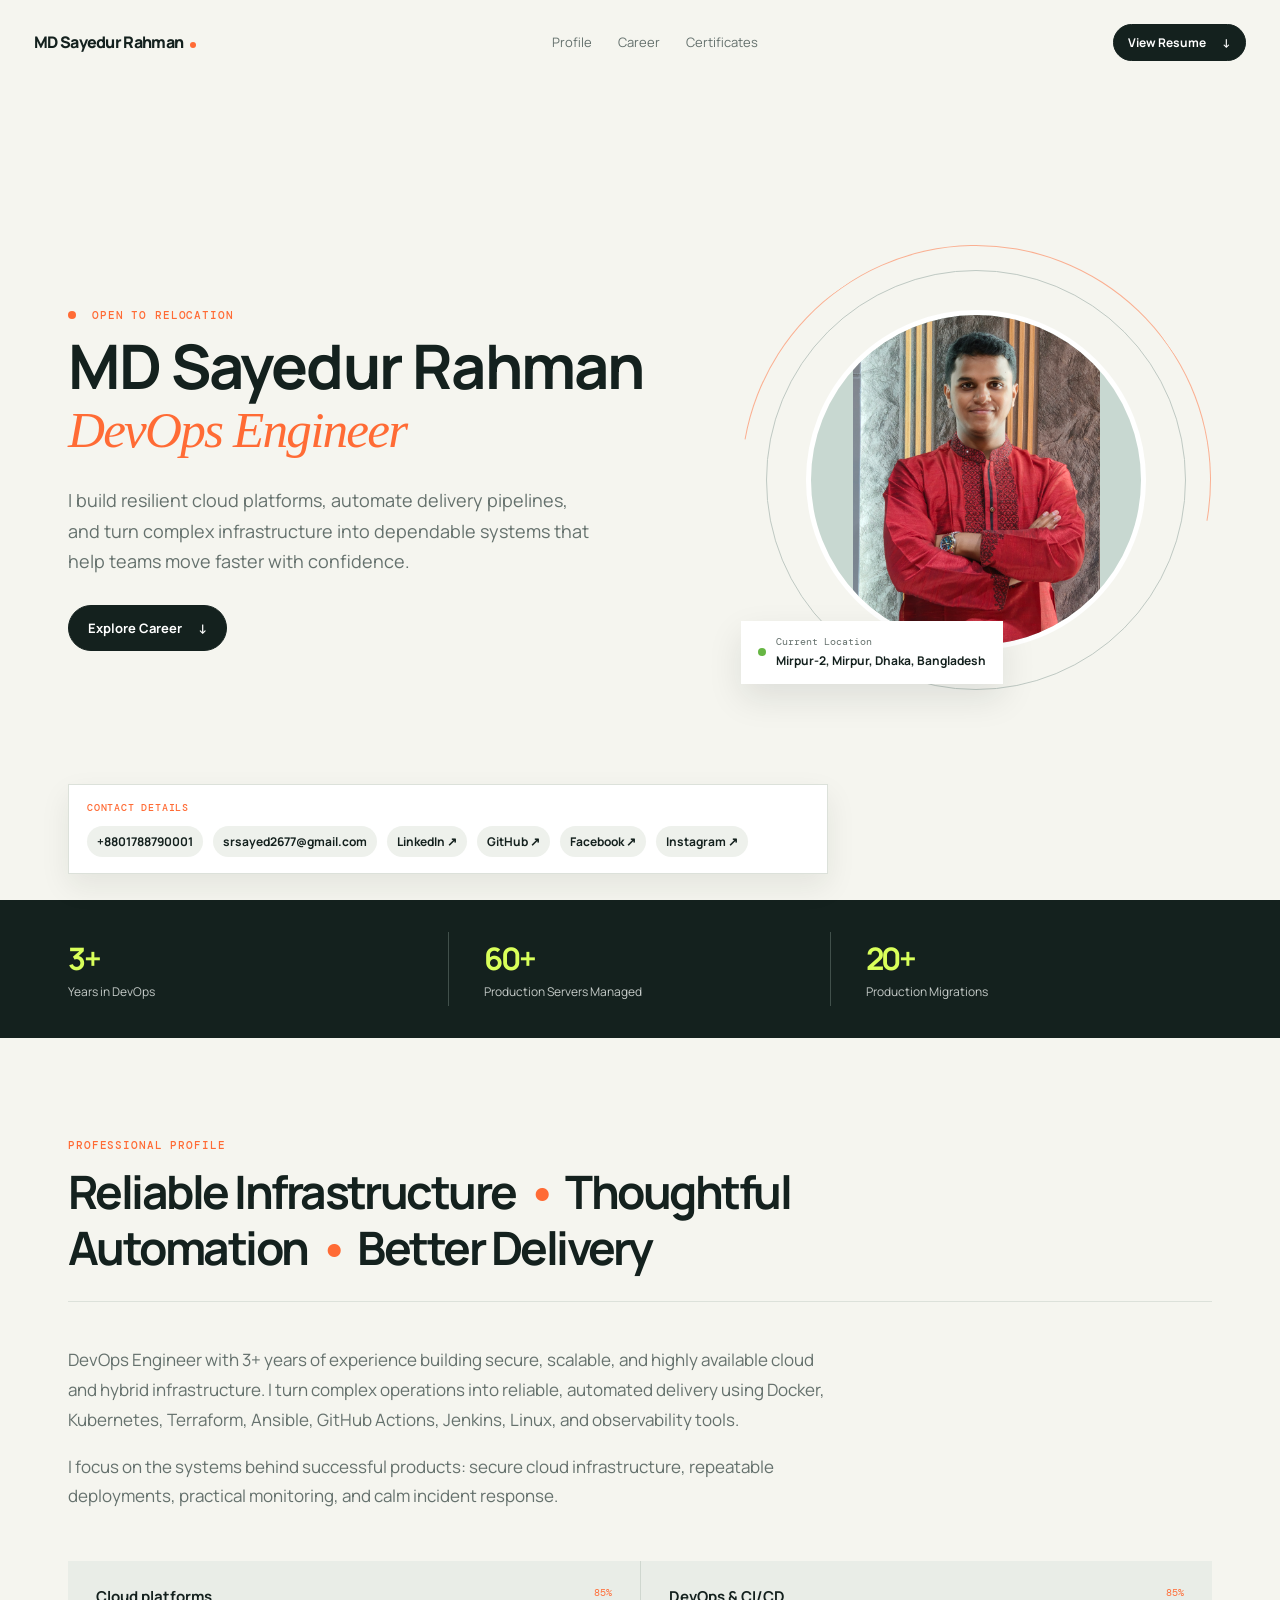
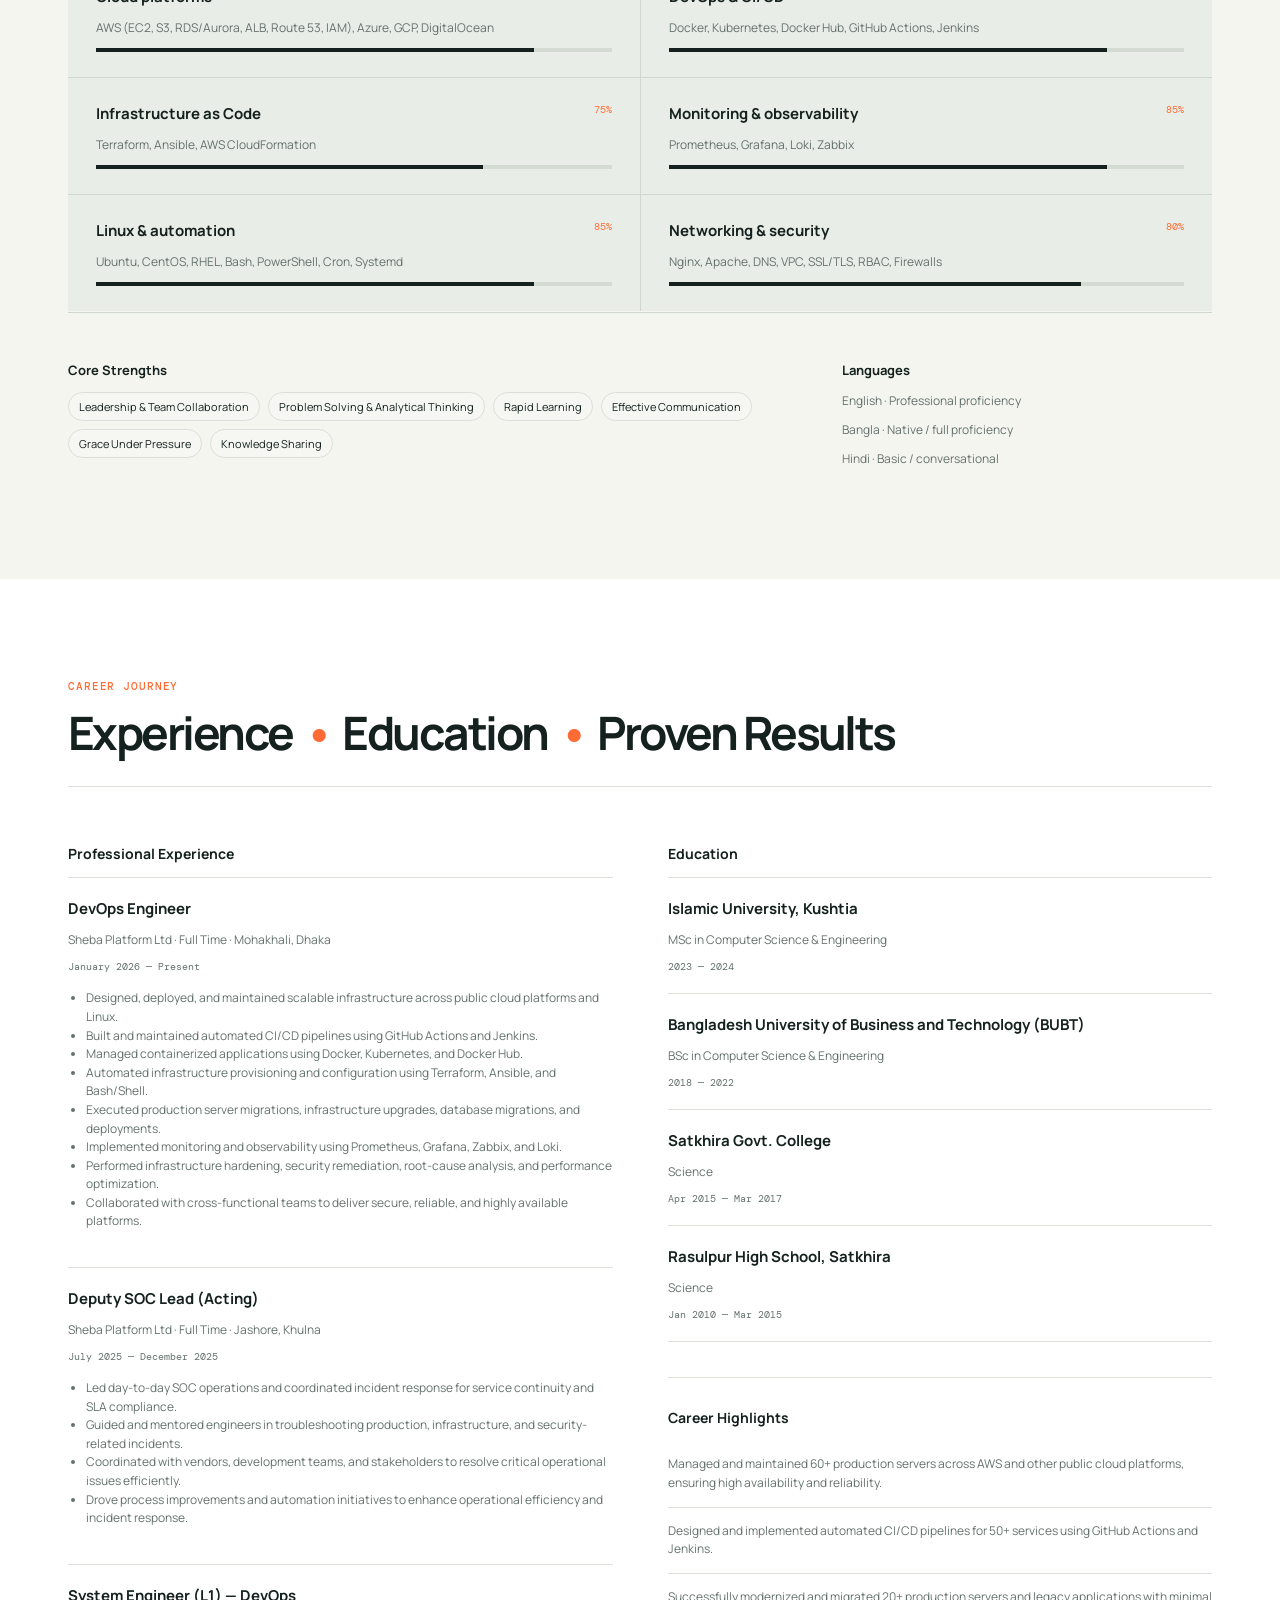
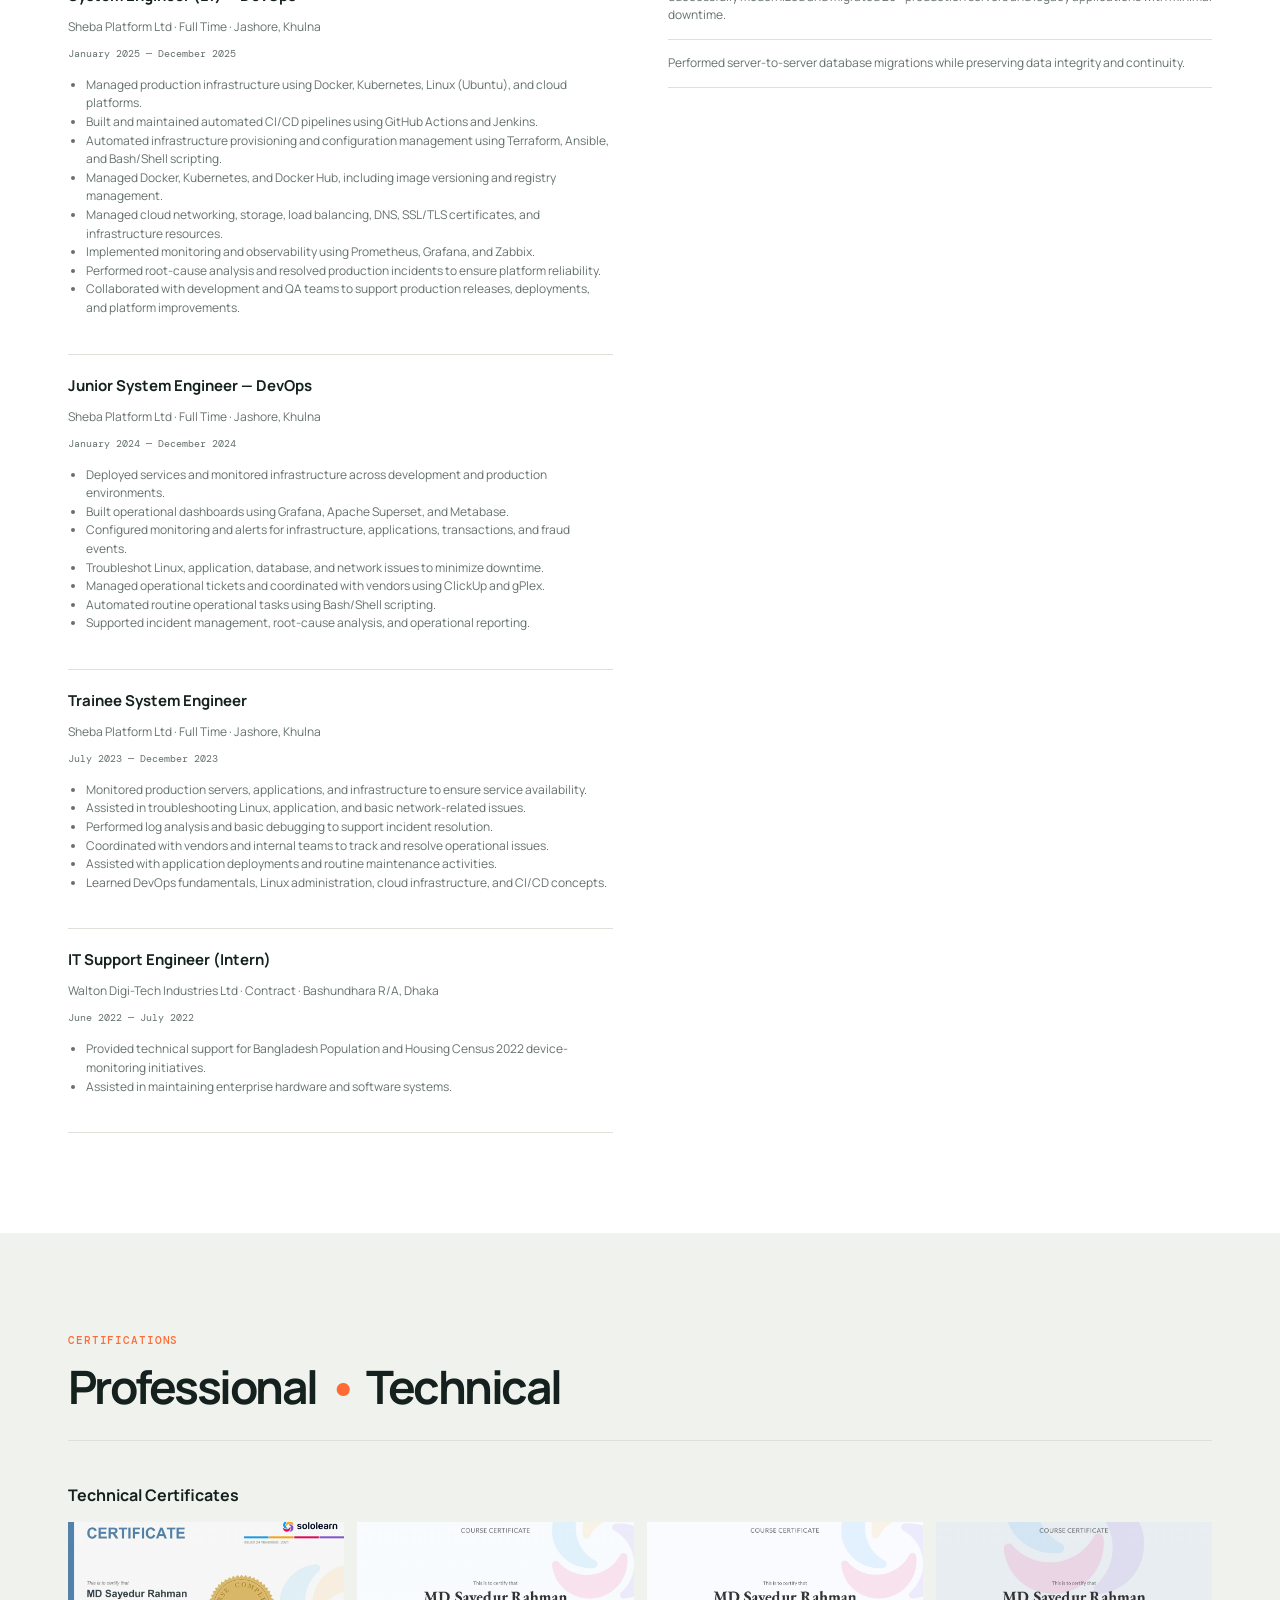
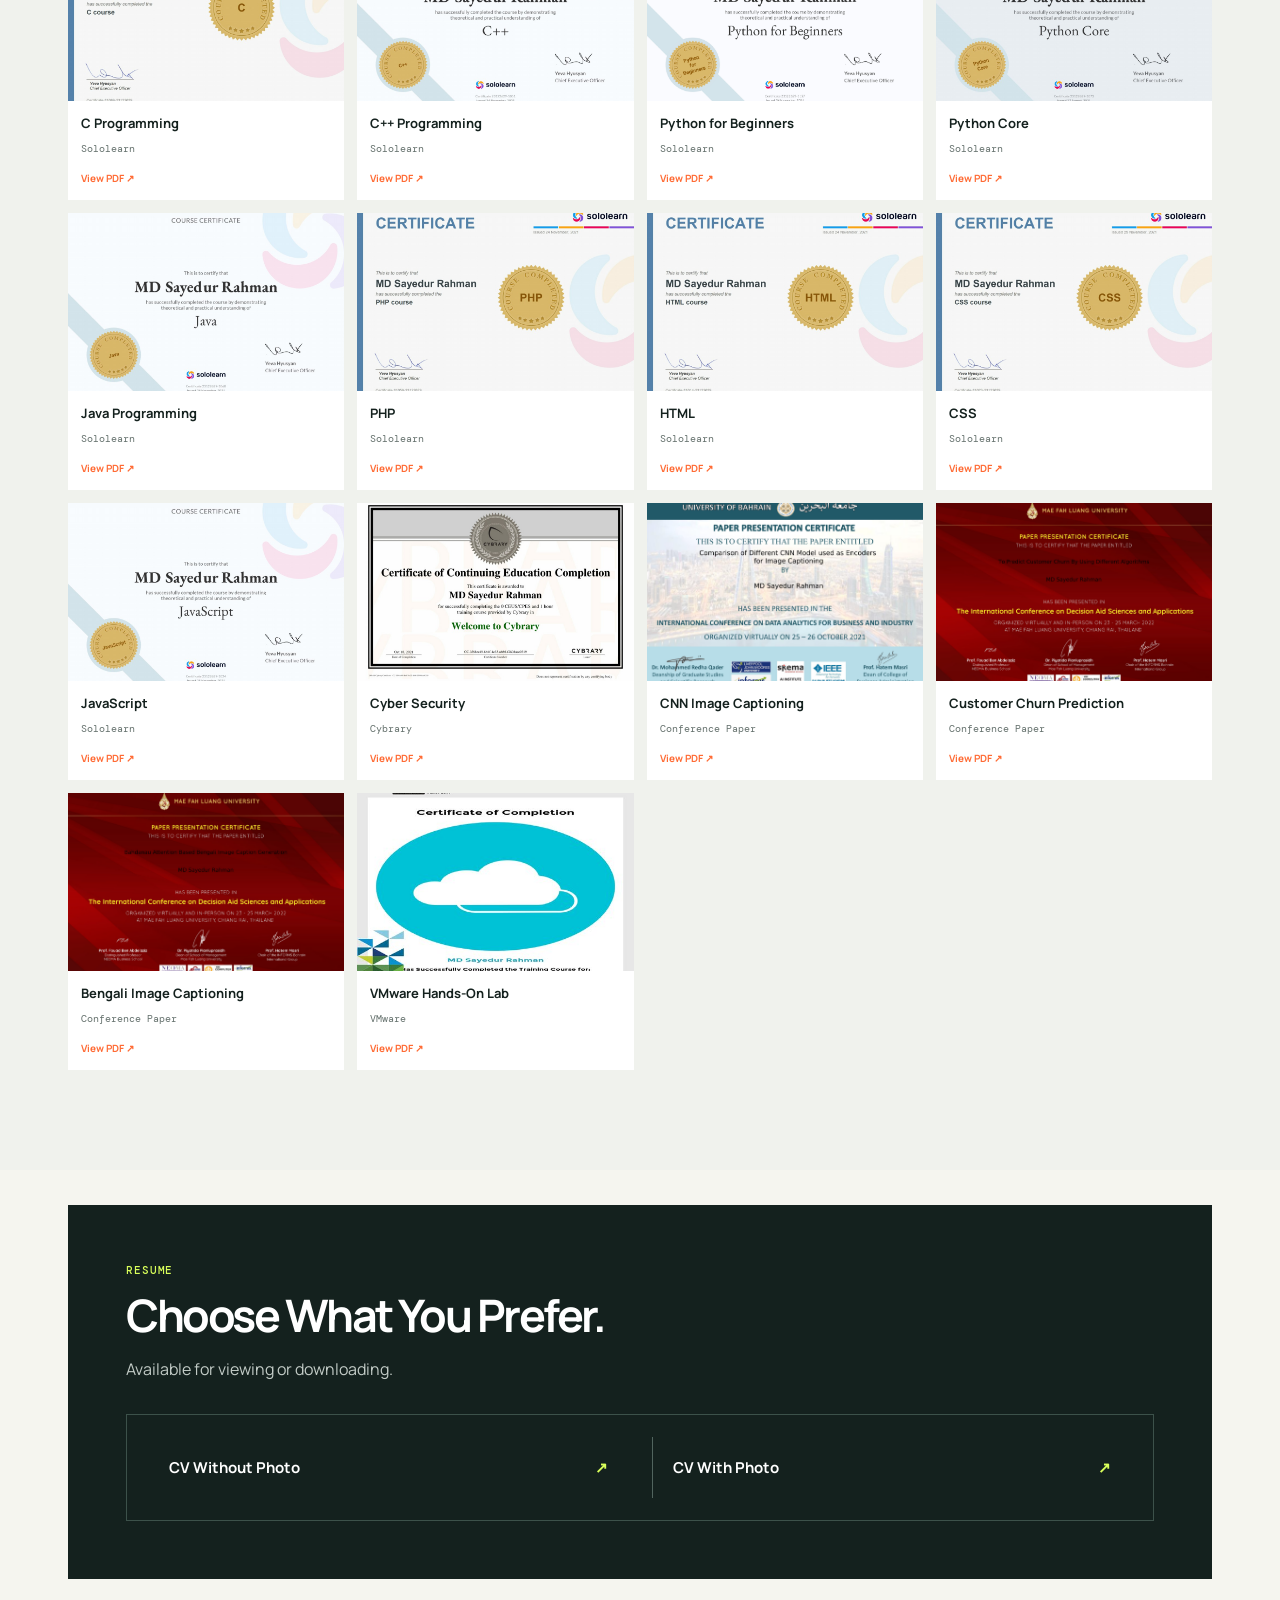
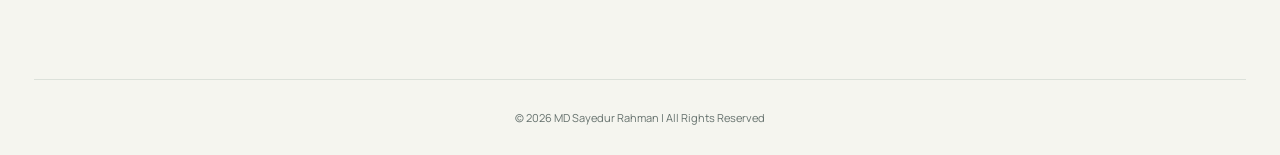
==== commit 27dca731: "fixe wrong function and title" ====
--- a/index.html
+++ b/index.html
@@ -56,14 +56,14 @@
       </section>
 
       <section class="section certificates-section" id="certificates">
-        <div class="section-heading reveal"><p class="eyebrow">Certifications</p><h2>Educational <span>•</span> Professional</h2></div>
-        <div class="certificate-group reveal">
-          <h3>Educational Certificates</h3>
-          <div class="certificate-grid" data-educational-certificates></div>
-        </div>
+        <div class="section-heading reveal"><p class="eyebrow">Certifications</p><h2>Professional <span>•</span> Technical</h2></div>
         <div class="certificate-group professional-certificates reveal" hidden>
           <h3>Professional Certificates</h3>
           <div class="certificate-grid" data-professional-certificates></div>
+        </div>
+        <div class="certificate-group reveal">
+          <h3>Technical Certificates</h3>
+          <div class="certificate-grid" data-technical-certificates></div>
         </div>
       </section>
 
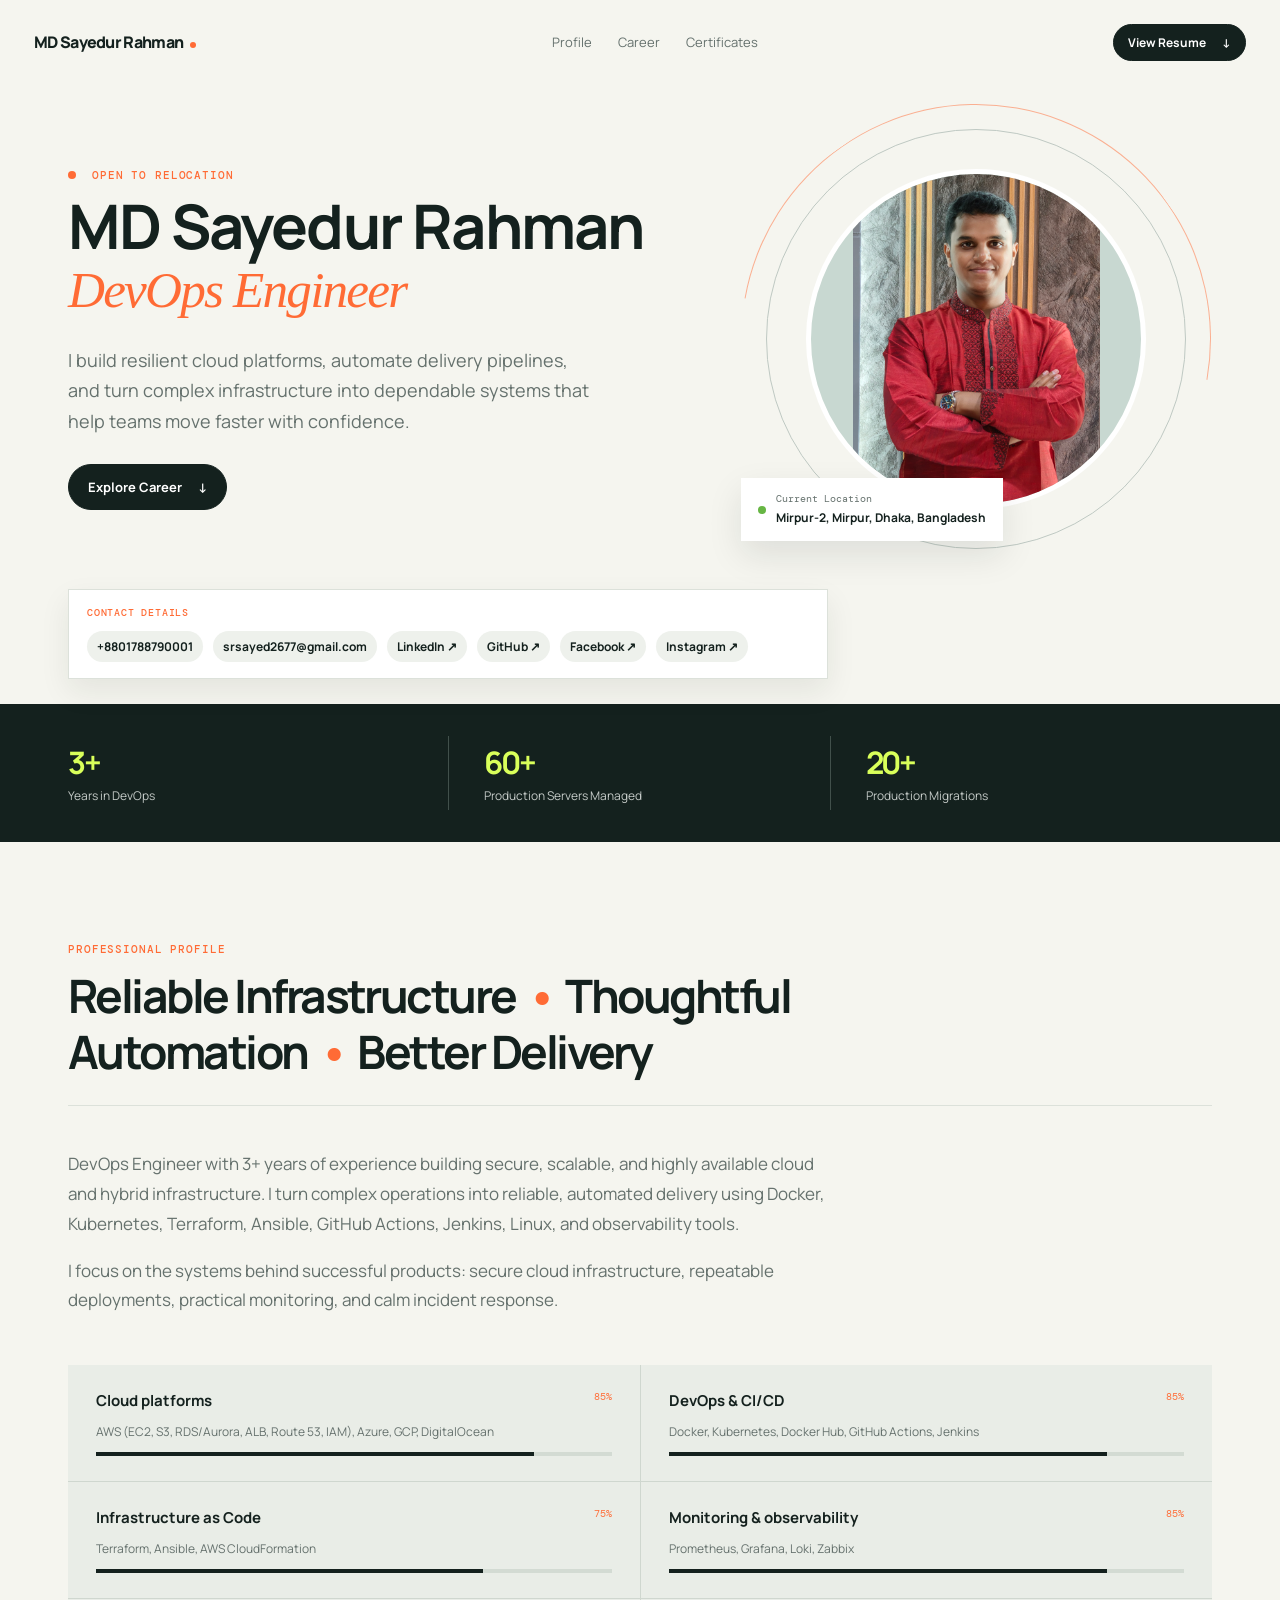
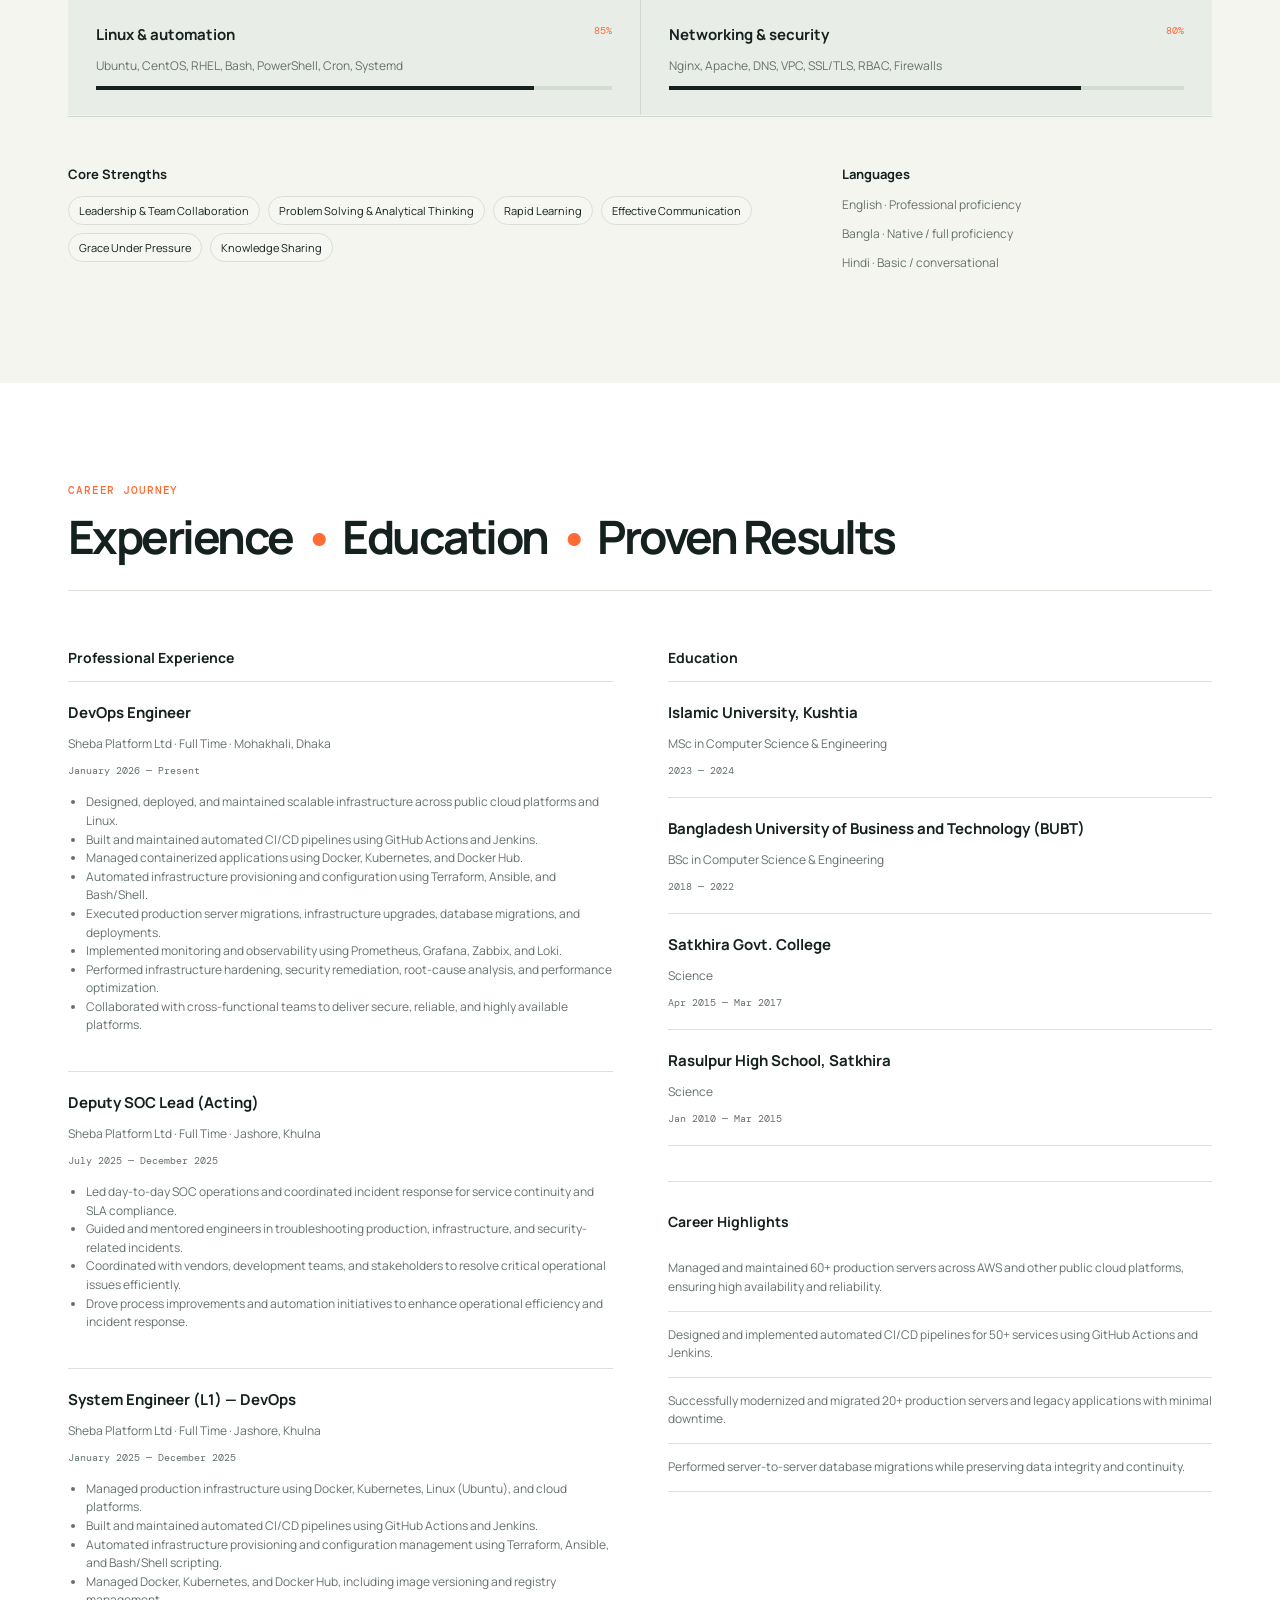
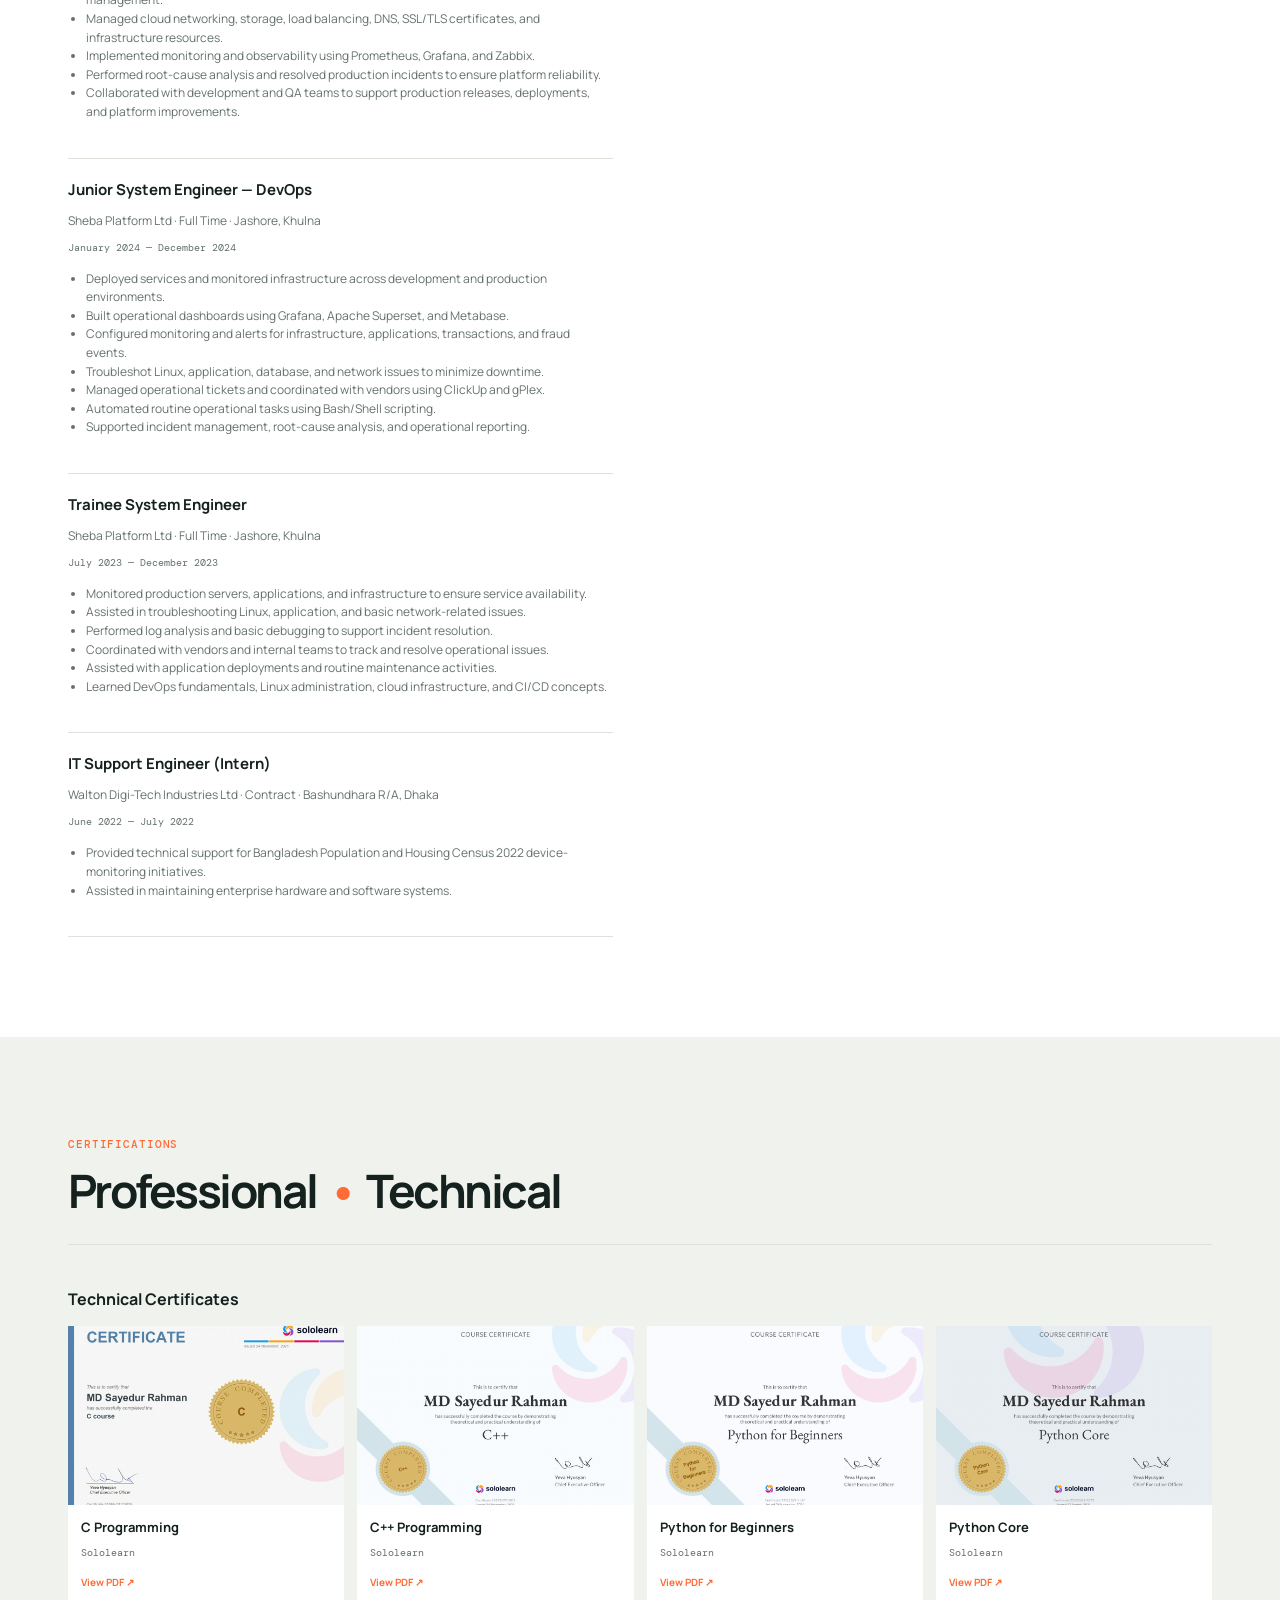
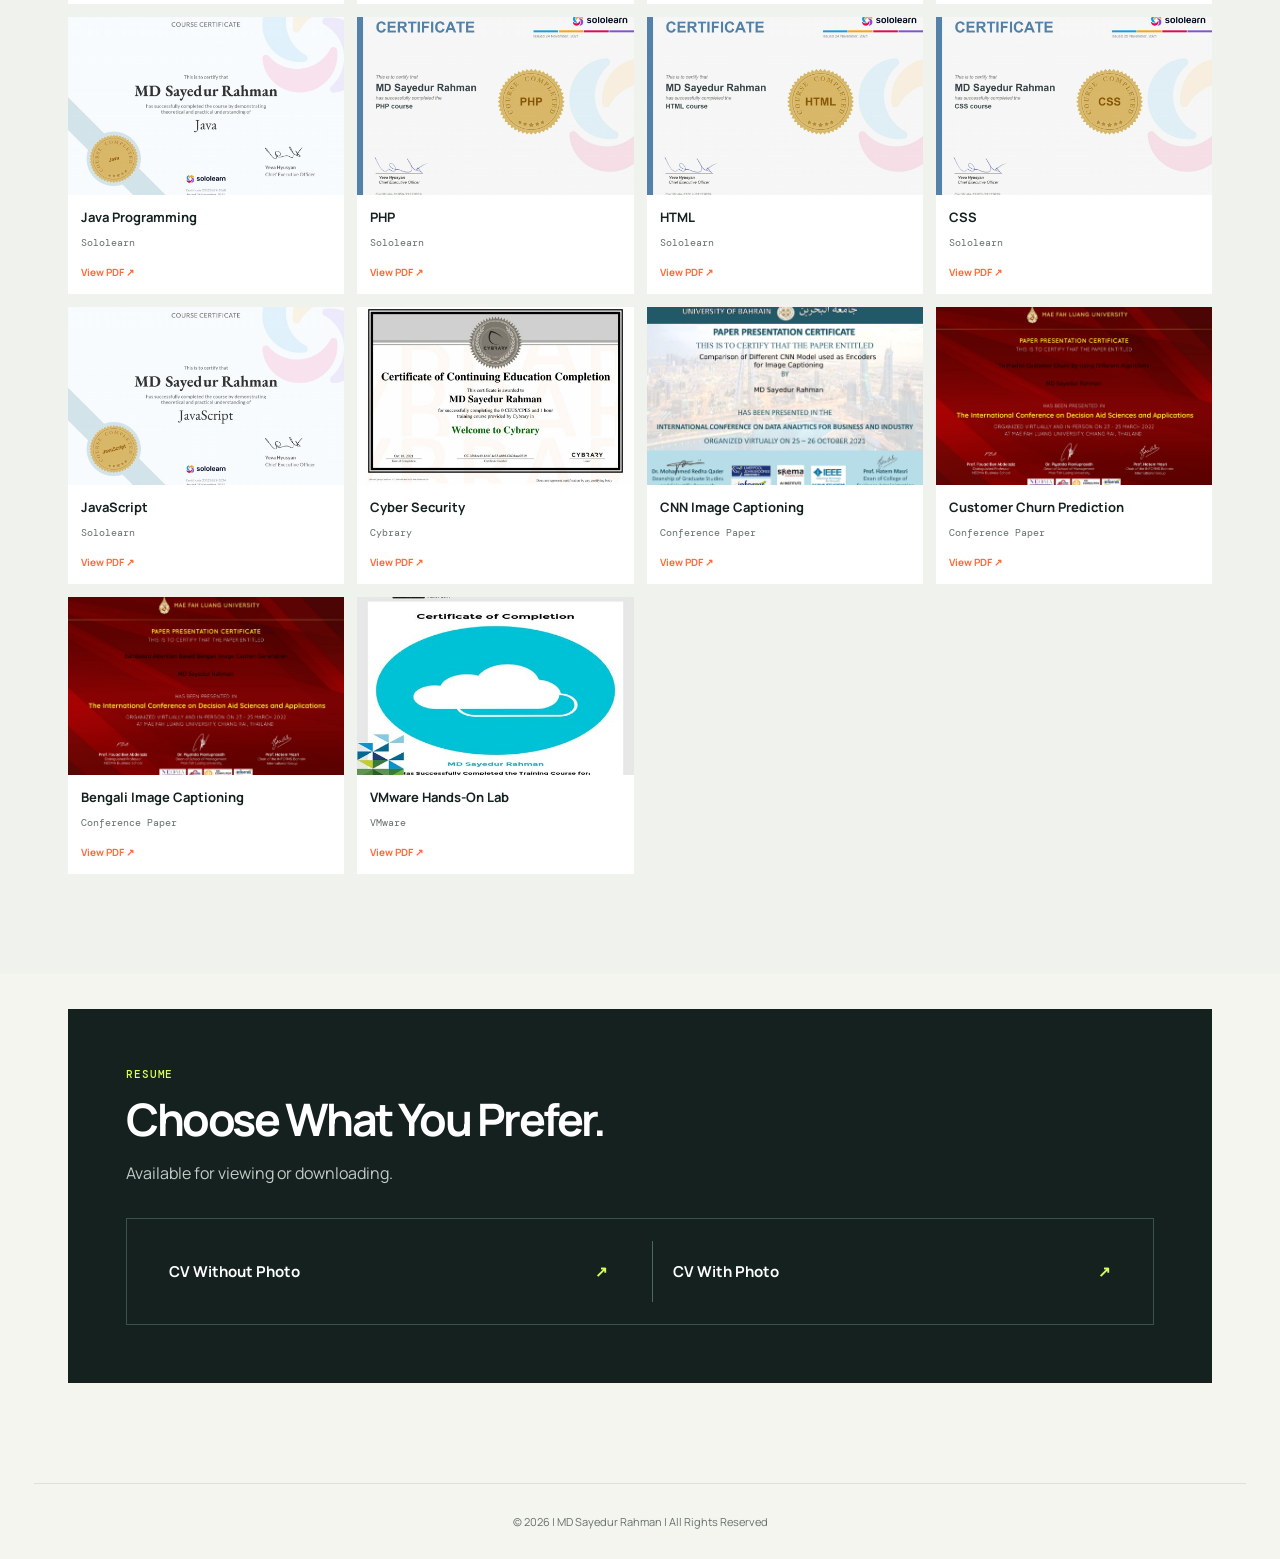
==== commit 305eee24: "fixed wrong typing and scroll positioning" ====
--- a/index.html
+++ b/index.html
@@ -70,7 +70,7 @@
       <section class="section resume-section" id="resume"><div class="resume-banner reveal"><p class="eyebrow">Resume</p><h2>Choose What You Prefer.</h2><p>Available for viewing or downloading.</p><div data-cv-links></div></div></section>
     </main>
 
-    <footer><p>© <span data-year></span> <span data-name></span> | All Rights Reserved</p></footer>
+    <footer><p>© <span data-year></span> | <span data-name></span> | All Rights Reserved</p></footer>
     <script src="js/portfolio.js"></script>
   </body>
 </html>
--- a/css/styles.css
+++ b/css/styles.css
@@ -10,83 +10,1037 @@
   --mono: "DM Mono", monospace;
 }
 
-* { box-sizing: border-box; }
-html { scroll-behavior: smooth; }
-body { margin: 0; background: var(--paper); color: var(--ink); font-family: var(--sans); }
-a { color: inherit; }
+* {
+  box-sizing: border-box;
+}
+
+html {
+  scroll-behavior: smooth;
+  scroll-padding-top: 84px;
+  width: 100%;
+  overflow-x: hidden;
+}
+
+body {
+  margin: 0;
+  width: 100%;
+  min-width: 0;
+  background: var(--paper);
+  color: var(--ink);
+  font-family: var(--sans);
+  overflow-x: hidden;
+}
+
+img {
+  max-width: 100%;
+}
+
+a {
+  color: inherit;
+}
 
 .site-header {
-  position: sticky; top: 0; z-index: 10; height: 84px; max-width: 1280px; margin: auto; padding: 0 34px;
-  display: flex; align-items: center; justify-content: space-between; gap: 24px;
-  background: rgba(245, 245, 239, .92); backdrop-filter: blur(14px);
-}
-.brand { font-size: 16px; font-weight: 800; letter-spacing: -.7px; text-decoration: none; white-space: nowrap; }
-.brand::after { content: ""; display: inline-block; width: 6px; height: 6px; margin-left: 7px; border-radius: 50%; background: var(--orange); }
-.site-nav { display: flex; gap: 26px; }
-.site-nav a { color: var(--muted); font-size: 13px; text-decoration: none; }
-.site-nav a:hover { color: var(--ink); }
-.menu-toggle { display: none; border: 0; background: transparent; }
-.menu-toggle span { display: block; width: 20px; height: 2px; margin: 5px; background: var(--ink); }
-
-.button { display: inline-flex; gap: 16px; align-items: center; padding: 13px 19px; border: 1px solid var(--ink); border-radius: 999px; background: var(--ink); color: white; font-size: 13px; font-weight: 700; text-decoration: none; }
-.button:hover { background: var(--orange); border-color: var(--orange); }
-.button-small { padding: 9px 14px; font-size: 12px; }
-.section { max-width: 1212px; margin: auto; padding: 100px 34px; }
-.eyebrow { margin: 0 0 12px; color: var(--orange); font: 500 11px var(--mono); letter-spacing: .08em; text-transform: uppercase; }
-.eyebrow > span { display: inline-block; width: 8px; height: 8px; margin-right: 8px; border-radius: 50%; background: var(--orange); }
-
-.hero { position: relative; display: grid; min-height: calc(100vh - 84px); grid-template-columns: 1.15fr .85fr; align-items: center; gap: 35px; padding-bottom: 125px; }
-.hero h1 { max-width: 700px; margin: 0; letter-spacing: -.075em; line-height: 1.03; }
-.hero h1 span { display: block; font-size: clamp(41px, 4.8vw, 70px); }
-.hero h1 em { display: block; margin-top: 7px; color: var(--orange); font-family: Georgia, serif; font-size: clamp(37px, 4vw, 62px); font-weight: 400; }
-.hero-intro { max-width: 535px; margin: 28px 0; color: var(--muted); font-size: 18px; line-height: 1.7; }
-.hero-visual { position: relative; display: grid; height: 480px; place-items: center; }
-.portrait-frame { z-index: 1; width: 340px; height: 340px; overflow: hidden; border: 5px solid var(--white); border-radius: 50%; background: #c8d8d1; }
-.portrait-frame img { width: 100%; height: 100%; object-fit: contain; object-position: center; }
-.orbit { position: absolute; border: 1px solid #bfc9c3; border-radius: 50%; }
-.orbit-one { width: 420px; height: 420px; }
-.orbit-two { width: 470px; height: 470px; border-color: rgba(255, 107, 53, .5); border-left-color: transparent; border-bottom-color: transparent; transform: rotate(-35deg); }
-.availability-card { position: absolute; z-index: 2; bottom: 36px; left: 0; display: flex; gap: 10px; align-items: center; padding: 14px 17px; background: var(--white); box-shadow: 0 14px 35px rgba(20, 33, 30, .1); }
-.availability-card small { display: block; color: var(--muted); font: 10px var(--mono); }
-.availability-card strong { font-size: 12px; }
-.pulse { width: 8px; height: 8px; border-radius: 50%; background: #67b644; }
-.hero-contact { position: absolute; bottom: 26px; left: 34px; display: flex; flex-wrap: wrap; gap: 10px; max-width: 760px; padding: 16px 18px; border: 1px solid var(--line); background: var(--white); box-shadow: 0 12px 30px rgba(20, 33, 30, .08); }
-.hero-contact p { width: 100%; margin: 0 0 2px; color: var(--orange); font: 500 10px var(--mono); letter-spacing: .08em; text-transform: uppercase; }
-.hero-contact a { padding: 7px 10px; border-radius: 999px; background: #eef1ec; font-size: 12px; font-weight: 700; text-decoration: none; }
-.hero-contact a:hover { background: var(--ink); color: var(--lime); }
-
-.stats-band { background: var(--ink); color: white; }
-.stats { display: grid; max-width: 1212px; margin: auto; padding: 32px 34px; grid-template-columns: repeat(3, 1fr); }
-.stat { padding: 5px 35px; border-right: 1px solid #41504b; }
-.stat:first-child { padding-left: 0; }
-.stat:last-child { border: 0; }
-.stat strong { display: block; color: var(--lime); font-size: 31px; letter-spacing: -.07em; }
-.stat span { color: #c5cbc8; font-size: 12px; }
-
-.section-heading { margin-bottom: 43px; padding-bottom: 25px; border-bottom: 1px solid var(--line); }
-.section-heading h2 { max-width: 950px; margin: 0; font-size: clamp(30px, 3.6vw, 50px); font-weight: 700; letter-spacing: -.055em; line-height: 1.22; text-wrap: balance; }
-.section-heading h2 span { padding: 0 .08em; color: var(--orange); }
-.profile-summary { max-width: 760px; margin-bottom: 50px; color: var(--muted); font-size: 17px; line-height: 1.75; }
-.skills-grid { display: grid; grid-template-columns: repeat(2, 1fr); gap: 1px; background: #cfd7cf; }
-.skill { padding: 25px 28px; background: #e9ede7; }
-.skill-top { display: flex; justify-content: space-between; gap: 15px; }
-.skill h3 { margin: 0; font-size: 15px; }.skill span { color: var(--orange); font: 10px var(--mono); }.skill p { color: var(--muted); font-size: 12px; }
-.meter { height: 4px; background: #d3dbd3; }.meter i { display: block; height: 100%; background: var(--ink); }
-.people-skills { display: grid; grid-template-columns: 2fr 1fr; gap: 35px; margin-top: 1px; padding-top: 35px; border-top: 1px solid #cfd7cf; }
-.people-skills h3 { font-size: 13px; }.pill-list { display: flex; flex-wrap: wrap; gap: 8px; }.pill-list span { padding: 6px 10px; border: 1px solid #d9dfd8; border-radius: 999px; background: #f6f7f3; font-size: 11px; }.language-list p { color: var(--muted); font-size: 12px; }
-
-.career-section { max-width: none; background: var(--white); padding-left: max(34px, calc((100% - 1212px) / 2 + 34px)); padding-right: max(34px, calc((100% - 1212px) / 2 + 34px)); }
-.timeline-grid { display: grid; grid-template-columns: 1fr 1fr; gap: 55px; }.timeline-column h3 { font-size: 14px; }.timeline { border-top: 1px solid var(--line); }
-.timeline-item { position: relative; padding: 20px 0; border-bottom: 1px solid var(--line); }.timeline-item h4 { margin: 0; font-size: 15px; }.timeline-item p, .timeline-item time, .timeline-item li { color: var(--muted); font-size: 12px; }.timeline-item time { display: block; margin-top: 8px; font: 10px var(--mono); }.timeline-item ul { padding-left: 18px; line-height: 1.55; }.impact-title { margin-top: 35px; padding-top: 30px; border-top: 1px solid var(--line); }.compact-achievements article { padding: 14px 0; border-bottom: 1px solid var(--line); color: var(--muted); font-size: 12px; line-height: 1.55; }
-
-.certificates-section { max-width: none; background: #f0f2ed; padding-left: max(34px, calc((100% - 1212px) / 2 + 34px)); padding-right: max(34px, calc((100% - 1212px) / 2 + 34px)); }.certificate-group h3 { font-size: 16px; }.professional-certificates { margin-top: 48px; padding-top: 40px; border-top: 1px solid #cfd7cf; }.certificate-grid { display: grid; grid-template-columns: repeat(4, 1fr); gap: 13px; }.certificate-card { background: var(--white); }.certificate-card img { display: block; width: 100%; aspect-ratio: 1.55; object-fit: cover; }.certificate-card div { padding: 13px; }.certificate-card h4 { margin: 0; font-size: 13px; }.certificate-card p { color: var(--muted); font: 10px var(--mono); }.certificate-card a { color: var(--orange); font-size: 10px; font-weight: 700; text-decoration: none; }
-
-.resume-section { padding-top: 35px; }.resume-banner { padding: 58px; background: var(--ink); color: var(--white); }.resume-banner .eyebrow { color: var(--lime); }.resume-banner h2 { max-width: 780px; margin: 0; font-size: clamp(29px, 3.5vw, 48px); letter-spacing: -.055em; line-height: 1.18; text-wrap: balance; }.resume-banner > p { color: #c2cbc6; }.resume-download { display: flex; gap: 24px; margin-top: 34px; padding: 22px; border: 1px solid #3c514a; }.resume-download a { flex: 1; padding: 20px; border-left: 1px solid #51645e; color: white; font-size: 15px; font-weight: 700; text-decoration: none; }.resume-download a:first-child { border-left: 0; }.resume-download a:hover, .resume-download span { color: var(--lime); }.resume-download span { float: right; }
-footer { max-width: 1212px; margin: auto; padding: 30px 34px; border-top: 1px solid var(--line); text-align: center; }footer p { margin: 0; color: var(--muted); font-size: 11px; }
-.reveal { opacity: 0; transform: translateY(18px); transition: .6s ease; }.reveal.visible { opacity: 1; transform: none; }
+  position: fixed;
+  top: 0;
+  left: 50%;
+  z-index: 1000;
+  width: 100%;
+  max-width: 1280px;
+  height: 84px;
+  transform: translateX(-50%);
+  padding: 0 34px;
+  display: flex;
+  align-items: center;
+  justify-content: space-between;
+  gap: 24px;
+  background: rgba(245, 245, 239, .92);
+  backdrop-filter: blur(14px);
+}
+
+main {
+  width: 100%;
+  padding-top: 84px;
+}
+
+.brand {
+  font-size: 16px;
+  font-weight: 800;
+  letter-spacing: -.7px;
+  text-decoration: none;
+  white-space: nowrap;
+}
+
+.brand::after {
+  content: "";
+  display: inline-block;
+  width: 6px;
+  height: 6px;
+  margin-left: 7px;
+  border-radius: 50%;
+  background: var(--orange);
+}
+
+.site-nav {
+  display: flex;
+  gap: 26px;
+}
+
+.site-nav a {
+  color: var(--muted);
+  font-size: 13px;
+  text-decoration: none;
+}
+
+.site-nav a:hover {
+  color: var(--ink);
+}
+
+.menu-toggle {
+  display: none;
+  border: 0;
+  background: transparent;
+}
+
+.menu-toggle span {
+  display: block;
+  width: 20px;
+  height: 2px;
+  margin: 5px;
+  background: var(--ink);
+}
+
+.button {
+  display: inline-flex;
+  gap: 16px;
+  align-items: center;
+  padding: 13px 19px;
+  border: 1px solid var(--ink);
+  border-radius: 999px;
+  background: var(--ink);
+  color: white;
+  font-size: 13px;
+  font-weight: 700;
+  text-decoration: none;
+}
+
+.button:hover {
+  background: var(--orange);
+  border-color: var(--orange);
+}
+
+.button-small {
+  padding: 9px 14px;
+  font-size: 12px;
+}
+
+.section {
+  width: 100%;
+  max-width: 1212px;
+  margin: auto;
+  padding: 100px 34px;
+  min-width: 0;
+}
+
+.eyebrow {
+  margin: 0 0 12px;
+  color: var(--orange);
+  font: 500 11px var(--mono);
+  letter-spacing: .08em;
+  text-transform: uppercase;
+}
+
+.eyebrow > span {
+  display: inline-block;
+  width: 8px;
+  height: 8px;
+  margin-right: 8px;
+  border-radius: 50%;
+  background: var(--orange);
+}
+
+.hero {
+  position: relative;
+  display: grid;
+  grid-template-columns: minmax(0, 1.15fr) minmax(0, .85fr);
+  align-items: center;
+  gap: 35px;
+  min-width: 0;
+  min-height: 620px;
+  padding-top: 35px;
+  padding-bottom: 145px;
+}
+
+.hero-copy {
+  min-width: 0;
+}
+
+.hero h1 {
+  max-width: 700px;
+  margin: 0;
+  letter-spacing: -.075em;
+  line-height: 1.03;
+}
+
+.hero h1 span {
+  display: block;
+  font-size: clamp(41px, 4.8vw, 70px);
+}
+
+.hero h1 em {
+  display: block;
+  margin-top: 7px;
+  color: var(--orange);
+  font-family: Georgia, serif;
+  font-size: clamp(37px, 4vw, 62px);
+  font-weight: 400;
+}
+
+.hero-intro {
+  max-width: 535px;
+  margin: 28px 0;
+  color: var(--muted);
+  font-size: 18px;
+  line-height: 1.7;
+}
+
+.hero-visual {
+  position: relative;
+  display: grid;
+  height: 440px;
+  min-width: 0;
+  place-items: center;
+}
+
+.portrait-frame {
+  z-index: 1;
+  width: 340px;
+  height: 340px;
+  overflow: hidden;
+  border: 5px solid var(--white);
+  border-radius: 50%;
+  background: #c8d8d1;
+}
+
+.portrait-frame img {
+  width: 100%;
+  height: 100%;
+  object-fit: contain;
+  object-position: center;
+}
+
+.orbit {
+  position: absolute;
+  border: 1px solid #bfc9c3;
+  border-radius: 50%;
+  pointer-events: none;
+}
+
+.orbit-one {
+  width: 420px;
+  height: 420px;
+}
+
+.orbit-two {
+  width: 470px;
+  height: 470px;
+  border-color: rgba(255, 107, 53, .5);
+  border-left-color: transparent;
+  border-bottom-color: transparent;
+  transform: rotate(-35deg);
+}
+
+.availability-card {
+  position: absolute;
+  z-index: 2;
+  bottom: 18px;
+  left: 0;
+  display: flex;
+  gap: 10px;
+  align-items: center;
+  padding: 14px 17px;
+  background: var(--white);
+  box-shadow: 0 14px 35px rgba(20, 33, 30, .1);
+}
+
+.availability-card small {
+  display: block;
+  color: var(--muted);
+  font: 10px var(--mono);
+}
+
+.availability-card strong {
+  font-size: 12px;
+}
+
+.pulse {
+  flex: 0 0 auto;
+  width: 8px;
+  height: 8px;
+  border-radius: 50%;
+  background: #67b644;
+}
+
+.hero-contact {
+  position: absolute;
+  z-index: 3;
+  bottom: 25px;
+  left: 34px;
+  display: flex;
+  flex-wrap: wrap;
+  gap: 10px;
+  max-width: 760px;
+  padding: 16px 18px;
+  border: 1px solid var(--line);
+  background: var(--white);
+  box-shadow: 0 12px 30px rgba(20, 33, 30, .08);
+}
+
+.hero-contact p {
+  width: 100%;
+  margin: 0 0 2px;
+  color: var(--orange);
+  font: 500 10px var(--mono);
+  letter-spacing: .08em;
+  text-transform: uppercase;
+}
+
+.hero-contact a {
+  min-width: 0;
+  padding: 7px 10px;
+  border-radius: 999px;
+  background: #eef1ec;
+  font-size: 12px;
+  font-weight: 700;
+  text-decoration: none;
+}
+
+.hero-contact a:hover {
+  background: var(--ink);
+  color: var(--lime);
+}
+
+.stats-band {
+  width: 100%;
+  background: var(--ink);
+  color: white;
+}
+
+.stats {
+  display: grid;
+  width: 100%;
+  max-width: 1212px;
+  margin: auto;
+  padding: 32px 34px;
+  grid-template-columns: repeat(3, minmax(0, 1fr));
+  min-width: 0;
+}
+
+.stat {
+  min-width: 0;
+  padding: 5px 35px;
+  border-right: 1px solid #41504b;
+}
+
+.stat:first-child {
+  padding-left: 0;
+}
+
+.stat:last-child {
+  border: 0;
+}
+
+.stat strong {
+  display: block;
+  color: var(--lime);
+  font-size: 31px;
+  letter-spacing: -.07em;
+}
+
+.stat span {
+  color: #c5cbc8;
+  font-size: 12px;
+}
+
+.section-heading {
+  margin-bottom: 43px;
+  padding-bottom: 25px;
+  border-bottom: 1px solid var(--line);
+}
+
+.section-heading h2 {
+  max-width: 950px;
+  margin: 0;
+  font-size: clamp(30px, 3.6vw, 50px);
+  font-weight: 700;
+  letter-spacing: -.055em;
+  line-height: 1.22;
+  text-wrap: balance;
+}
+
+.section-heading h2 span {
+  padding: 0 .08em;
+  color: var(--orange);
+}
+
+.profile-summary {
+  max-width: 760px;
+  margin-bottom: 50px;
+  color: var(--muted);
+  font-size: 17px;
+  line-height: 1.75;
+}
+
+.skills-grid {
+  display: grid;
+  grid-template-columns: repeat(2, minmax(0, 1fr));
+  gap: 1px;
+  background: #cfd7cf;
+}
+
+.skill {
+  min-width: 0;
+  padding: 25px 28px;
+  background: #e9ede7;
+}
+
+.skill-top {
+  display: flex;
+  justify-content: space-between;
+  gap: 15px;
+  min-width: 0;
+}
+
+.skill h3 {
+  margin: 0;
+  font-size: 15px;
+}
+
+.skill span {
+  flex: 0 0 auto;
+  color: var(--orange);
+  font: 10px var(--mono);
+}
+
+.skill p {
+  color: var(--muted);
+  font-size: 12px;
+}
+
+.meter {
+  height: 4px;
+  background: #d3dbd3;
+}
+
+.meter i {
+  display: block;
+  height: 100%;
+  background: var(--ink);
+}
+
+.people-skills {
+  display: grid;
+  grid-template-columns: minmax(0, 2fr) minmax(0, 1fr);
+  gap: 35px;
+  margin-top: 1px;
+  padding-top: 35px;
+  border-top: 1px solid #cfd7cf;
+  min-width: 0;
+}
+
+.people-skills h3 {
+  font-size: 13px;
+}
+
+.pill-list {
+  display: flex;
+  flex-wrap: wrap;
+  gap: 8px;
+}
+
+.pill-list span {
+  padding: 6px 10px;
+  border: 1px solid #d9dfd8;
+  border-radius: 999px;
+  background: #f6f7f3;
+  font-size: 11px;
+}
+
+.language-list p {
+  color: var(--muted);
+  font-size: 12px;
+}
+
+.career-section {
+  width: 100%;
+  max-width: none;
+  min-width: 0;
+  background: var(--white);
+  padding-left: max(34px, calc((100% - 1212px) / 2 + 34px));
+  padding-right: max(34px, calc((100% - 1212px) / 2 + 34px));
+}
+
+.timeline-grid {
+  display: grid;
+  grid-template-columns: minmax(0, 1fr) minmax(0, 1fr);
+  gap: 55px;
+  min-width: 0;
+}
+
+.timeline-column {
+  min-width: 0;
+}
+
+.timeline-column h3 {
+  font-size: 14px;
+}
+
+.timeline {
+  border-top: 1px solid var(--line);
+}
+
+.timeline-item {
+  position: relative;
+  padding: 20px 0;
+  border-bottom: 1px solid var(--line);
+}
+
+.timeline-item h4 {
+  margin: 0;
+  font-size: 15px;
+}
+
+.timeline-item p,
+.timeline-item time,
+.timeline-item li {
+  color: var(--muted);
+  font-size: 12px;
+}
+
+.timeline-item time {
+  display: block;
+  margin-top: 8px;
+  font: 10px var(--mono);
+}
+
+.timeline-item ul {
+  padding-left: 18px;
+  line-height: 1.55;
+}
+
+.impact-title {
+  margin-top: 35px;
+  padding-top: 30px;
+  border-top: 1px solid var(--line);
+}
+
+.compact-achievements article {
+  padding: 14px 0;
+  border-bottom: 1px solid var(--line);
+  color: var(--muted);
+  font-size: 12px;
+  line-height: 1.55;
+}
+
+.certificates-section {
+  width: 100%;
+  max-width: none;
+  min-width: 0;
+  background: #f0f2ed;
+  padding-left: max(34px, calc((100% - 1212px) / 2 + 34px));
+  padding-right: max(34px, calc((100% - 1212px) / 2 + 34px));
+}
+
+.certificate-group {
+  min-width: 0;
+}
+
+.certificate-group h3 {
+  font-size: 16px;
+}
+
+.professional-certificates {
+  margin-top: 48px;
+  padding-top: 40px;
+  border-top: 1px solid #cfd7cf;
+}
+
+.certificate-grid {
+  display: grid;
+  grid-template-columns: repeat(4, minmax(0, 1fr));
+  gap: 13px;
+  min-width: 0;
+}
+
+.certificate-card {
+  min-width: 0;
+  overflow: hidden;
+  background: var(--white);
+}
+
+.certificate-card img {
+  display: block;
+  width: 100%;
+  max-width: 100%;
+  aspect-ratio: 1.55;
+  object-fit: cover;
+}
+
+.certificate-card div {
+  min-width: 0;
+  padding: 13px;
+}
+
+.certificate-card h4 {
+  margin: 0;
+  font-size: 13px;
+}
+
+.certificate-card p {
+  color: var(--muted);
+  font: 10px var(--mono);
+}
+
+.certificate-card a {
+  color: var(--orange);
+  font-size: 10px;
+  font-weight: 700;
+  text-decoration: none;
+}
+
+.resume-section {
+  padding-top: 35px;
+}
+
+.resume-banner {
+  width: 100%;
+  max-width: 100%;
+  padding: 58px;
+  background: var(--ink);
+  color: var(--white);
+}
+
+.resume-banner .eyebrow {
+  color: var(--lime);
+}
+
+.resume-banner h2 {
+  max-width: 780px;
+  margin: 0;
+  font-size: clamp(29px, 3.5vw, 48px);
+  letter-spacing: -.055em;
+  line-height: 1.18;
+  text-wrap: balance;
+}
+
+.resume-banner > p {
+  color: #c2cbc6;
+}
+
+.resume-download {
+  display: flex;
+  gap: 24px;
+  margin-top: 34px;
+  padding: 22px;
+  border: 1px solid #3c514a;
+}
+
+.resume-download a {
+  flex: 1;
+  min-width: 0;
+  padding: 20px;
+  border-left: 1px solid #51645e;
+  color: white;
+  font-size: 15px;
+  font-weight: 700;
+  text-decoration: none;
+}
+
+.resume-download a:first-child {
+  border-left: 0;
+}
+
+.resume-download a:hover,
+.resume-download span {
+  color: var(--lime);
+}
+
+.resume-download span {
+  float: right;
+}
+
+footer {
+  width: 100%;
+  max-width: 1212px;
+  margin: auto;
+  padding: 30px 34px;
+  border-top: 1px solid var(--line);
+  text-align: center;
+}
+
+footer p {
+  margin: 0;
+  color: var(--muted);
+  font-size: 11px;
+}
+
+.reveal {
+  opacity: 0;
+  transform: translateY(18px);
+  transition: .6s ease;
+}
+
+.reveal.visible {
+  opacity: 1;
+  transform: none;
+}
 
 @media (max-width: 760px) {
-  .site-header { height: 70px; padding: 0 20px; gap: 10px; }.brand { max-width: 155px; overflow: hidden; text-overflow: ellipsis; font-size: 13px; }.header-cv { display: inline-flex; margin-left: auto; }.menu-toggle { display: block; }.site-nav { position: absolute; top: 70px; right: 0; left: 0; display: none; flex-direction: column; padding: 15px 20px; background: var(--paper); box-shadow: 0 15px 20px rgba(0,0,0,.08); }.site-nav.open { display: flex; }
-  .section { padding: 75px 20px; }.hero { display: block; min-height: auto; padding-bottom: 145px; }.hero h1 span { font-size: 43px; }.hero h1 em { font-size: 39px; }.hero-visual { height: 370px; margin-top: 35px; }.portrait-frame { width: 260px; height: 260px; }.orbit-one { width: 310px; height: 310px; }.orbit-two { width: 355px; height: 355px; }.hero-contact { bottom: 25px; left: 20px; display: grid; grid-template-columns: 1fr 1fr; gap: 7px; }.hero-contact p { grid-column: 1 / -1; }
-  .stats { padding: 22px 20px; }.stat { padding: 3px 10px; }.stat strong { font-size: 25px; }.stat span { display: block; font-size: 10px; line-height: 1.2; }.skills-grid, .timeline-grid, .people-skills { grid-template-columns: 1fr; }.timeline-column + .timeline-column { margin-top: 45px; }.career-section, .certificates-section { padding-left: 20px; padding-right: 20px; }.certificate-grid { grid-template-columns: repeat(2, 1fr); gap: 10px; }.resume-banner { padding: 32px 22px; }.resume-download { display: block; }.resume-download a { display: block; padding: 13px 0; border-top: 1px solid #51645e; border-left: 0; }.resume-download a:first-child { border-top: 0; }footer { padding: 25px 20px; }.reveal { opacity: 1; transform: none; }
-}
+  html {
+    scroll-padding-top: 70px;
+  }
+
+  .site-header {
+    left: 0;
+    width: 100%;
+    max-width: none;
+    height: 70px;
+    transform: none;
+    padding: 0 20px;
+    gap: 10px;
+  }
+
+  main {
+    padding-top: 70px;
+  }
+
+  .brand {
+    max-width: 155px;
+    overflow: hidden;
+    text-overflow: ellipsis;
+    font-size: 13px;
+  }
+
+  .header-cv {
+    display: inline-flex;
+    margin-left: auto;
+  }
+
+  .menu-toggle {
+    display: block;
+    flex: 0 0 auto;
+    padding: 4px;
+  }
+
+  .site-nav {
+    position: absolute;
+    top: 70px;
+    right: 0;
+    left: 0;
+    display: none;
+    flex-direction: column;
+    padding: 15px 20px;
+    background: var(--paper);
+    box-shadow: 0 15px 20px rgba(0, 0, 0, .08);
+  }
+
+  .site-nav.open {
+    display: flex;
+  }
+
+  .section {
+    width: 100%;
+    max-width: 100%;
+    padding: 70px 20px;
+  }
+
+  .hero {
+    display: flex;
+    flex-direction: column;
+    align-items: stretch;
+    gap: 0;
+    width: 100%;
+    max-width: 100%;
+    min-width: 0;
+    min-height: 0;
+    padding-top: 18px;
+    padding-bottom: 0;
+  }
+
+  .hero-copy {
+    width: 100%;
+    flex: 0 0 auto;
+  }
+
+  .hero h1 {
+    max-width: 100%;
+  }
+
+  .hero h1 span {
+    font-size: clamp(38px, 11vw, 43px);
+  }
+
+  .hero h1 em {
+    font-size: clamp(35px, 10vw, 39px);
+  }
+
+  .hero-intro {
+    max-width: 100%;
+    margin: 22px 0;
+    font-size: 16px;
+    line-height: 1.6;
+  }
+
+  .hero-visual {
+    width: 100%;
+    height: 320px;
+    min-height: 320px;
+    margin-top: 20px;
+    overflow: visible;
+  }
+
+  .portrait-frame {
+    width: min(250px, 66vw);
+    height: min(250px, 66vw);
+  }
+
+  .orbit-one {
+    width: min(300px, 82vw);
+    height: min(300px, 82vw);
+  }
+
+  .orbit-two {
+    width: min(340px, 92vw);
+    height: min(340px, 92vw);
+  }
+
+  .availability-card {
+    left: 50%;
+    bottom: 4px;
+    transform: translateX(-50%);
+    white-space: nowrap;
+  }
+
+  .hero-contact {
+    position: relative;
+    left: auto;
+    right: auto;
+    bottom: auto;
+    z-index: 4;
+    width: 100%;
+    max-width: 100%;
+    margin-top: 18px;
+    padding: 14px;
+    display: grid;
+    grid-template-columns: repeat(2, minmax(0, 1fr));
+    gap: 7px;
+  }
+
+  .hero-contact p {
+    grid-column: 1 / -1;
+  }
+
+  .hero-contact a {
+    min-width: 0;
+    width: 100%;
+    max-width: 100%;
+    overflow: hidden;
+    text-overflow: ellipsis;
+    white-space: nowrap;
+    text-align: center;
+    font-size: 10px;
+  }
+
+  .stats {
+    width: 100%;
+    max-width: 100%;
+    padding: 22px 20px;
+  }
+
+  .stat {
+    min-width: 0;
+    padding: 3px 10px;
+  }
+
+  .stat strong {
+    font-size: 25px;
+  }
+
+  .stat span {
+    display: block;
+    font-size: 10px;
+    line-height: 1.2;
+  }
+
+  .skills-grid,
+  .timeline-grid,
+  .people-skills {
+    grid-template-columns: minmax(0, 1fr);
+  }
+
+  .skill,
+  .people-skills > div {
+    min-width: 0;
+  }
+
+  .timeline-column + .timeline-column {
+    margin-top: 45px;
+  }
+
+  .career-section,
+  .certificates-section {
+    width: 100%;
+    max-width: none;
+    min-width: 0;
+    padding-left: 20px;
+    padding-right: 20px;
+  }
+
+  .certificate-grid {
+    grid-template-columns: repeat(2, minmax(0, 1fr));
+    gap: 10px;
+  }
+
+  .certificate-card {
+    min-width: 0;
+    overflow: hidden;
+  }
+
+  .resume-section {
+    padding-top: 30px;
+  }
+
+  .resume-banner {
+    width: 100%;
+    max-width: 100%;
+    padding: 32px 22px;
+  }
+
+  .resume-download {
+    display: block;
+    width: 100%;
+    max-width: 100%;
+  }
+
+  .resume-download a {
+    display: block;
+    width: 100%;
+    min-width: 0;
+    padding: 13px 0;
+    border-top: 1px solid #51645e;
+    border-left: 0;
+    overflow-wrap: anywhere;
+  }
+
+  .resume-download a:first-child {
+    border-top: 0;
+  }
+
+  footer {
+    width: 100%;
+    max-width: 100%;
+    padding: 25px 20px;
+  }
+
+  .reveal {
+    opacity: 1;
+    transform: none;
+  }
+}
+
+@media (max-width: 430px) {
+  .site-header {
+    padding: 0 14px;
+  }
+
+  .brand {
+    max-width: 125px;
+    font-size: 12px;
+  }
+
+  .header-cv {
+    padding: 8px 11px;
+    font-size: 10px;
+  }
+
+  .menu-toggle {
+    padding: 4px;
+  }
+
+  .hero {
+    padding-top: 16px;
+  }
+
+  .hero h1 span {
+    font-size: 38px;
+  }
+
+  .hero h1 em {
+    font-size: 35px;
+  }
+
+  .hero-intro {
+    font-size: 15px;
+  }
+
+  .hero-visual {
+    height: 300px;
+    min-height: 300px;
+    margin-top: 16px;
+  }
+
+  .portrait-frame {
+    width: 225px;
+    height: 225px;
+  }
+
+  .orbit-one {
+    width: 275px;
+    height: 275px;
+  }
+
+  .orbit-two {
+    width: 310px;
+    height: 310px;
+  }
+
+  .availability-card {
+    bottom: 0;
+    padding: 11px 13px;
+  }
+
+  .availability-card strong {
+    font-size: 11px;
+  }
+
+  .hero-contact {
+    margin-top: 16px;
+    padding: 12px;
+  }
+
+  .hero-contact a {
+    padding: 7px 5px;
+    font-size: 9px;
+  }
+
+  .stats {
+    padding-left: 12px;
+    padding-right: 12px;
+  }
+
+  .stat {
+    padding-left: 6px;
+    padding-right: 6px;
+  }
+
+  .stat strong {
+    font-size: 22px;
+  }
+
+  .stat span {
+    font-size: 9px;
+  }
+
+  .certificate-grid {
+    gap: 8px;
+  }
+}
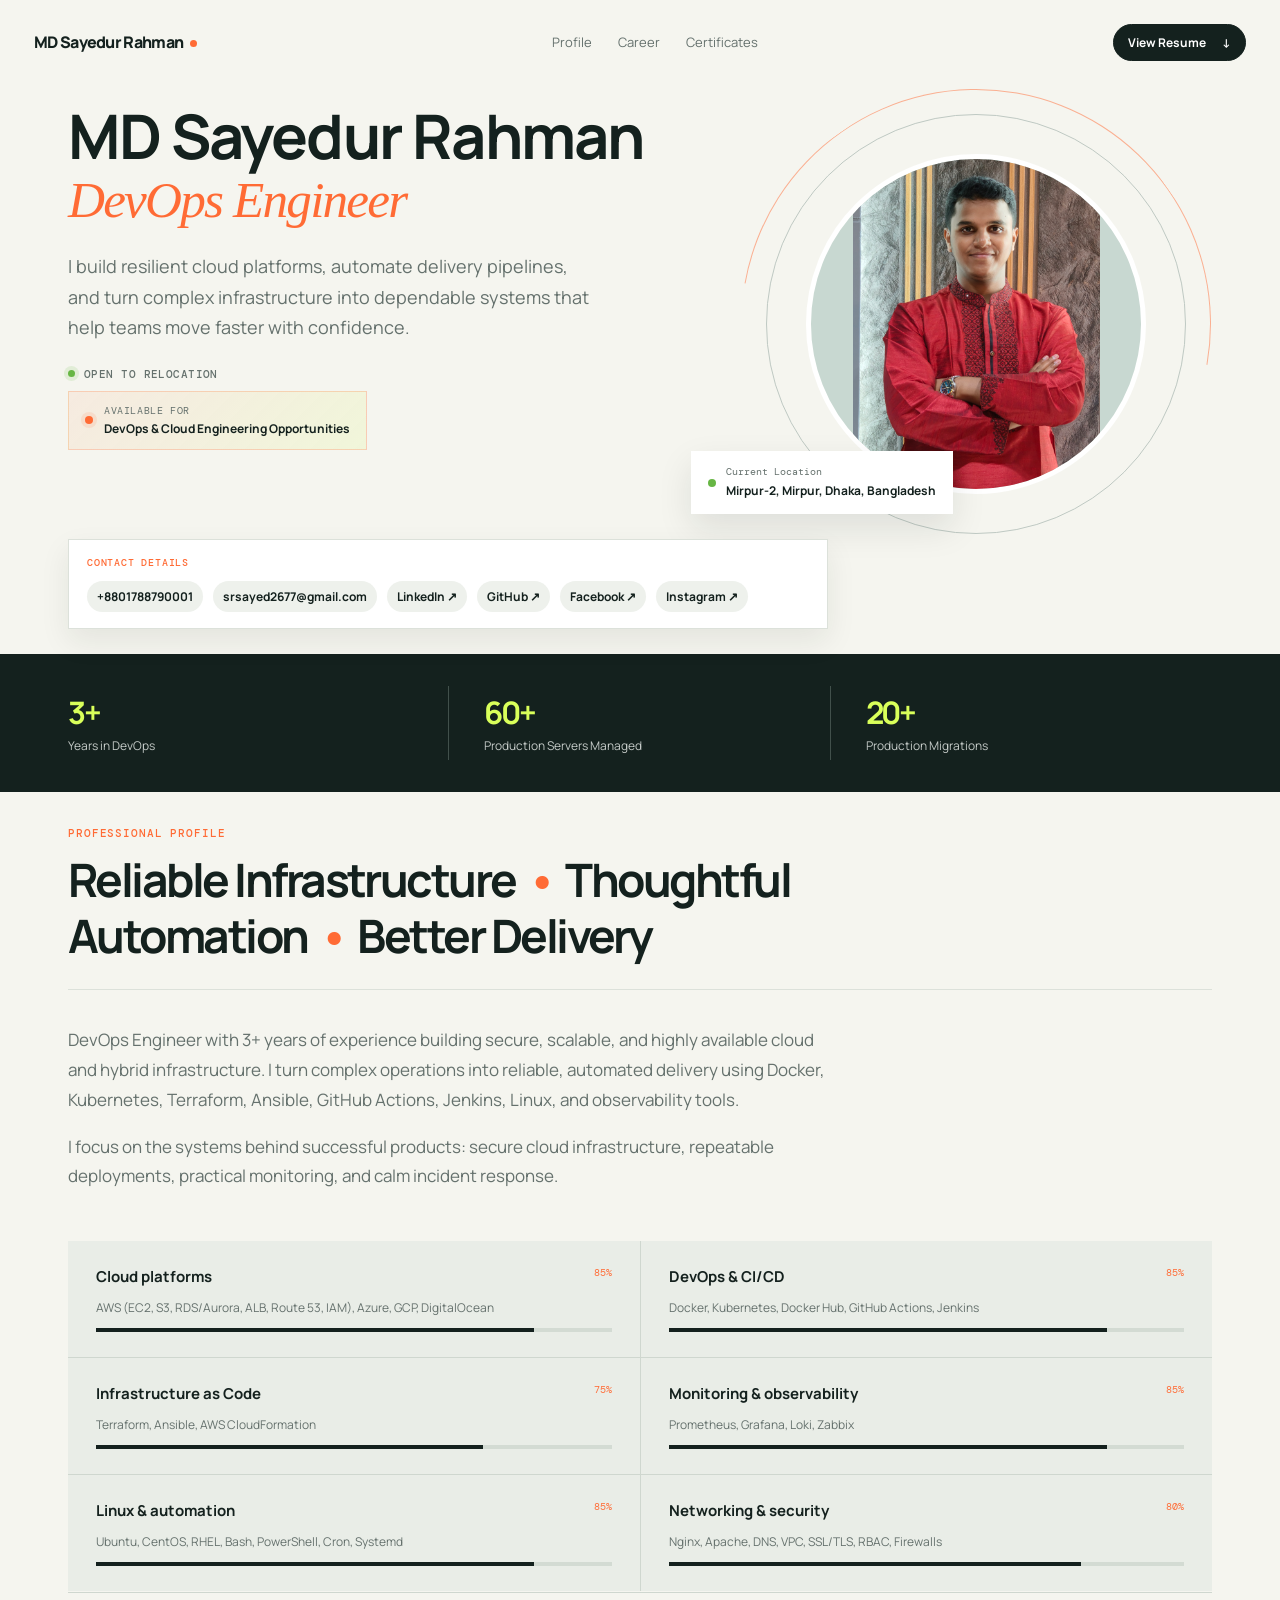
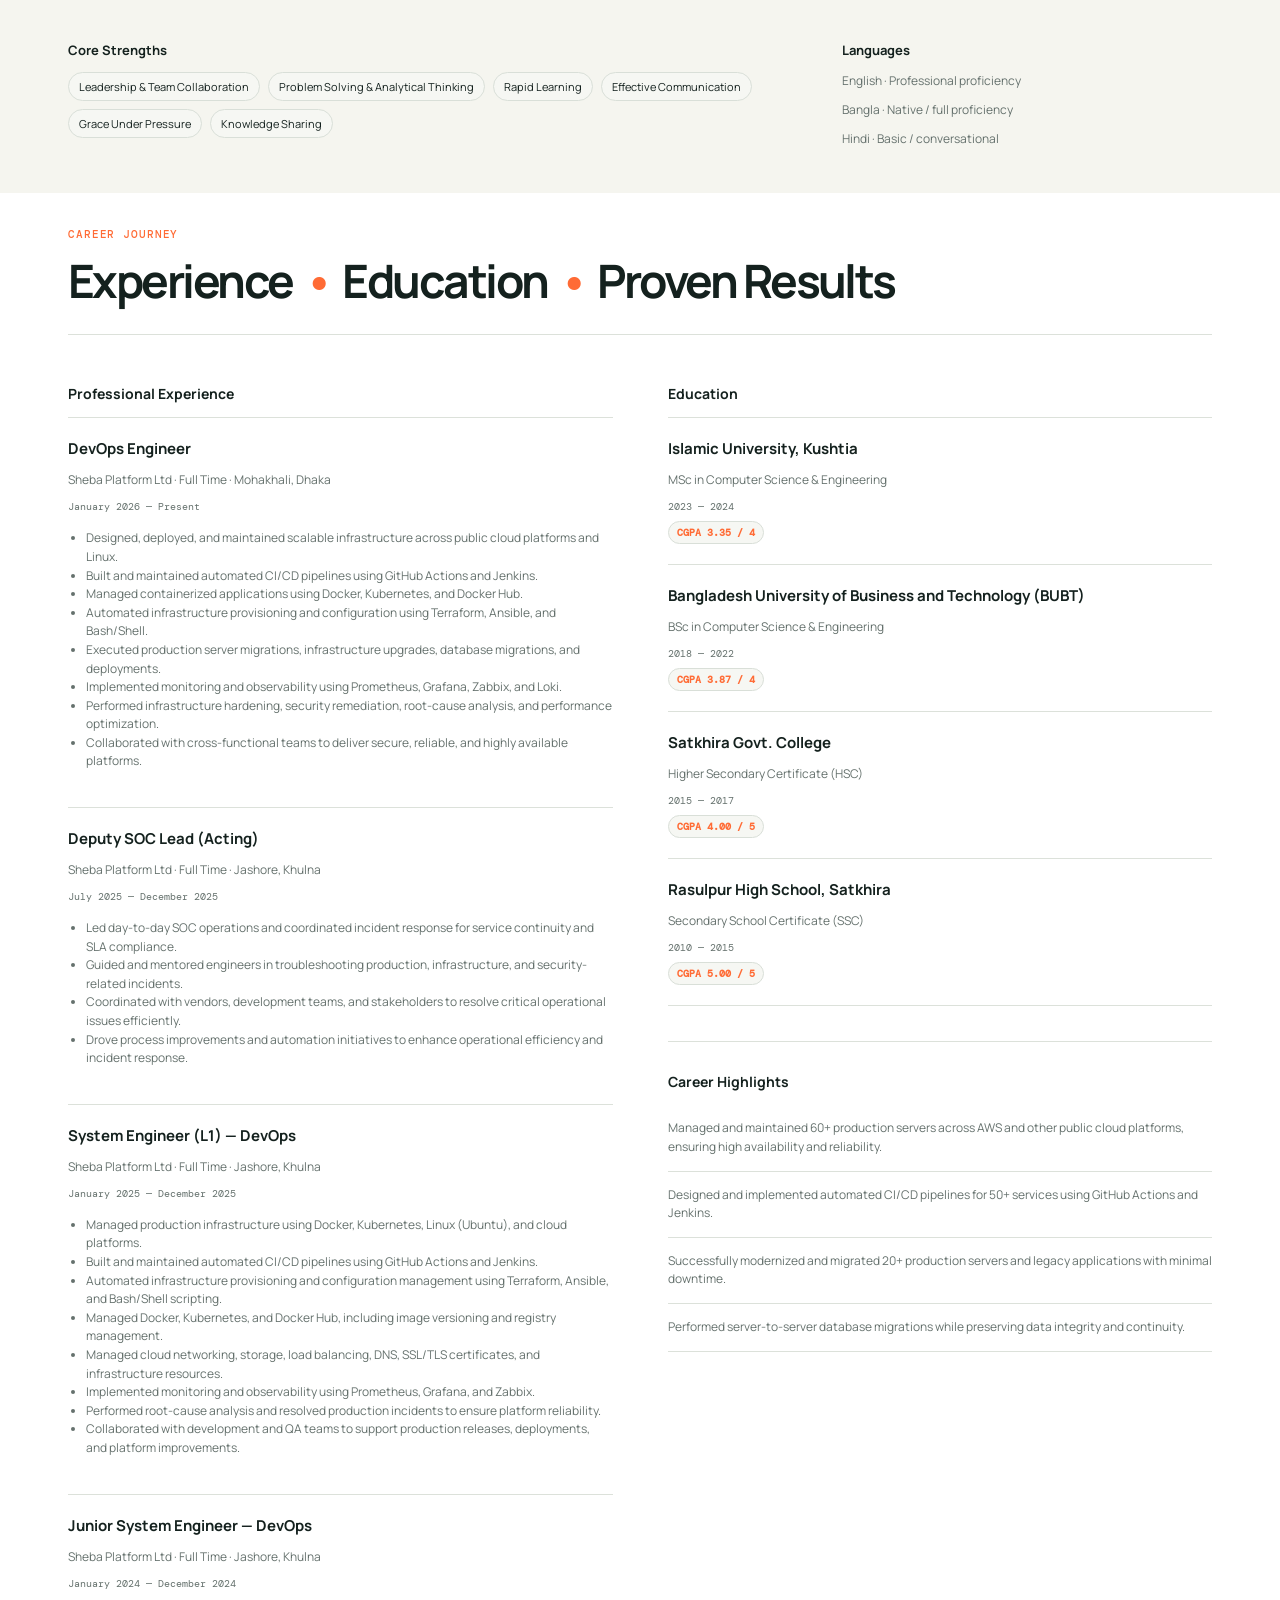
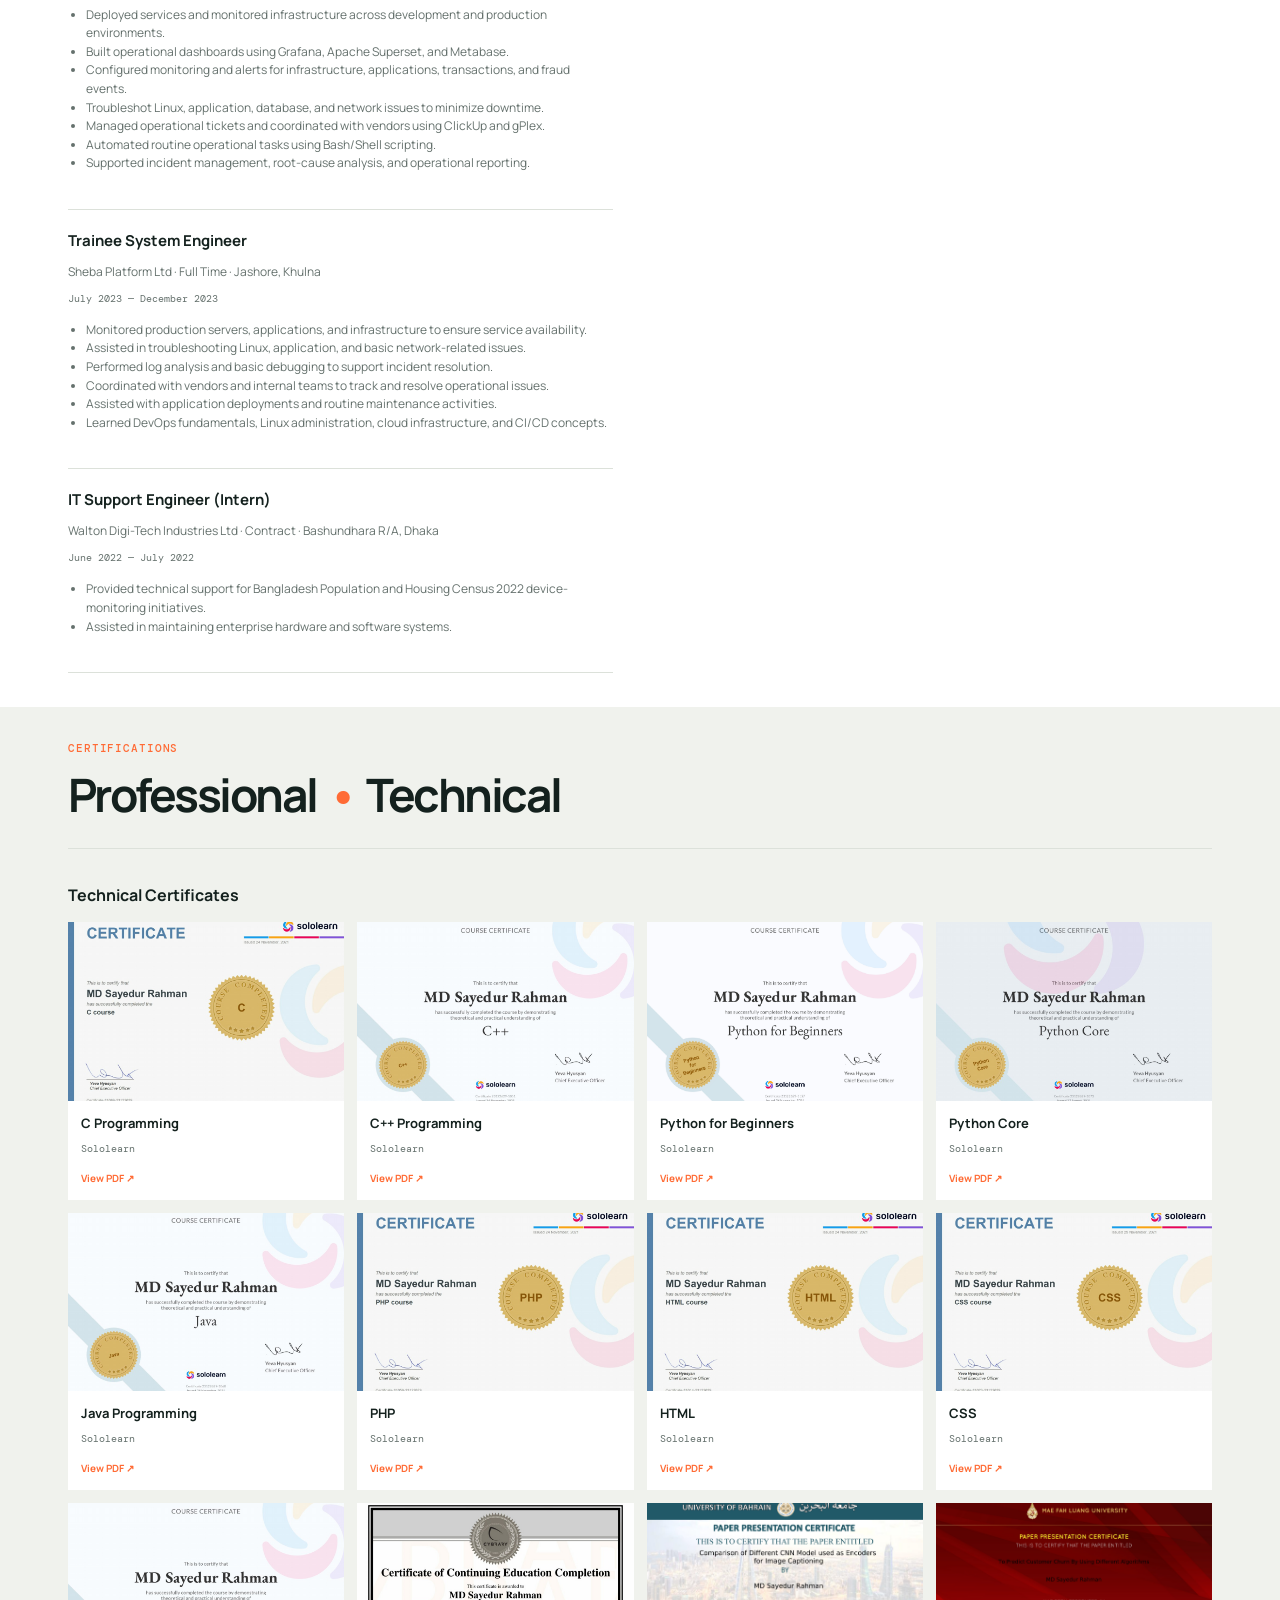
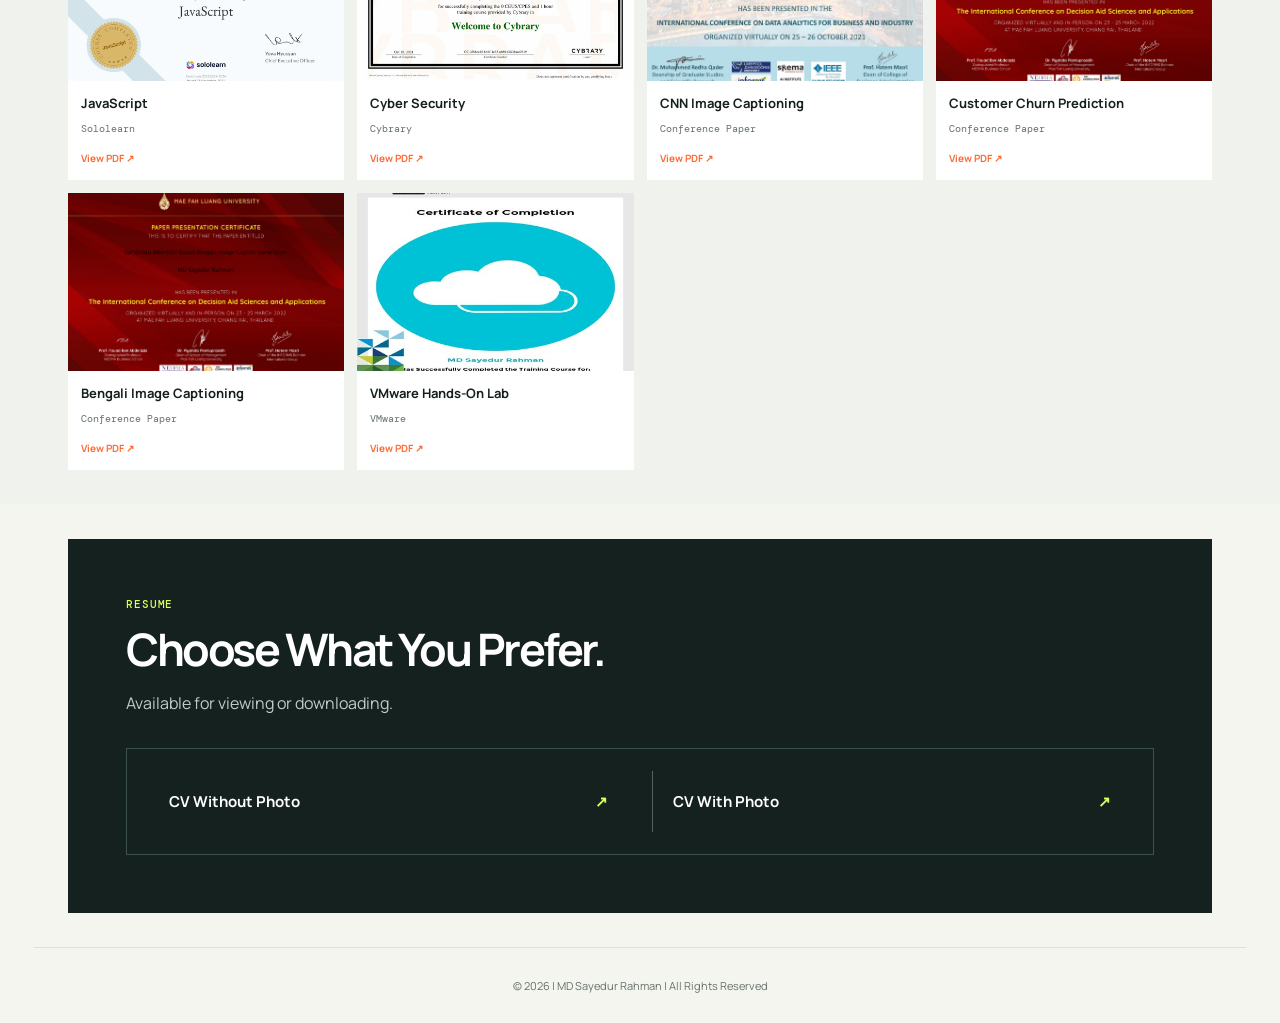
==== commit dda33c04: "refinement" ====
--- a/index.html
+++ b/index.html
@@ -1,76 +1,139 @@
 <!doctype html>
 <html lang="en">
-  <head>
-    <meta charset="utf-8">
-    <meta name="viewport" content="width=device-width, initial-scale=1">
-    <meta name="description" content="MD Sayedur Rahman — DevOps Engineer portfolio.">
-    <title>MD Sayedur Rahman | DevOps Engineer &amp; Cloud Enthusiast</title>
-    <link rel="preconnect" href="https://fonts.googleapis.com">
-    <link rel="preconnect" href="https://fonts.gstatic.com" crossorigin>
-    <link href="https://fonts.googleapis.com/css2?family=DM+Mono:wght@400;500&family=Manrope:wght@400;500;600;700;800&display=swap" rel="stylesheet">
-    <link rel="icon" type="image/svg+xml" href="static/images/sr-icon.svg?v=1">
-    <link rel="stylesheet" href="css/styles.css">
-  </head>
-  <body>
-    <header class="site-header">
-      <a class="brand" href="#home">MD Sayedur Rahman</a>
-      <nav class="site-nav" aria-label="Primary Navigation">
-        <a href="#profile">Profile</a>
-        <a href="#career">Career</a>
-        <a href="#certificates">Certificates</a>
-      </nav>
-      <a class="button button-small header-cv" href="#resume">View Resume <span>↓</span></a>
-      <button class="menu-toggle" aria-label="Open Navigation" aria-expanded="false"><span></span><span></span></button>
-    </header>
 
-    <main>
-      <section class="hero section" id="home">
-        <div class="hero-copy reveal">
-          <p class="eyebrow"><span></span> Open To Relocation</p>
-          <h1><span data-name></span><em>DevOps Engineer</em></h1>
-          <p class="hero-intro" data-intro></p>
-          <a class="button" href="#career">Explore Career <span>↓</span></a>
+<head>
+  <meta charset="utf-8">
+  <meta name="viewport" content="width=device-width, initial-scale=1">
+  <meta name="description" content="MD Sayedur Rahman — DevOps Engineer portfolio.">
+  <title>MD Sayedur Rahman | DevOps Engineer &amp; Cloud Enthusiast</title>
+  <link rel="preconnect" href="https://fonts.googleapis.com">
+  <link rel="preconnect" href="https://fonts.gstatic.com" crossorigin>
+  <link
+    href="https://fonts.googleapis.com/css2?family=DM+Mono:wght@400;500&family=Manrope:wght@400;500;600;700;800&display=swap"
+    rel="stylesheet">
+  <link rel="icon" type="image/svg+xml" href="static/images/sr-icon.svg?v=1">
+  <link rel="stylesheet" href="css/styles.css">
+</head>
+
+<body>
+  <header class="site-header">
+    <a class="brand" href="#home">MD Sayedur Rahman</a>
+    <nav class="site-nav" aria-label="Primary Navigation">
+      <a href="#profile">Profile</a>
+      <a href="#career">Career</a>
+      <a href="#certificates">Certificates</a>
+    </nav>
+    <a class="button button-small header-cv" href="#resume">View Resume <span>↓</span></a>
+    <button class="menu-toggle" aria-label="Open Navigation" aria-expanded="false"><span></span><span></span></button>
+  </header>
+
+  <main>
+    <section class="hero section" id="home">
+      <div class="hero-copy reveal">
+        <h1><span data-name></span><em>DevOps Engineer</em></h1>
+        <p class="hero-intro" data-intro></p>
+        <div class="hero-relocation">
+          <span class="hero-relocation-dot"></span>
+          <span>Open To Relocation</span>
         </div>
-        <div class="hero-visual reveal">
-          <div class="orbit orbit-one"></div><div class="orbit orbit-two"></div>
-          <div class="portrait-frame"><img data-photo src="static/images/SR.jpg" alt="MD Sayedur Rahman"></div>
-          <div class="availability-card"><span class="pulse"></span><div><small>Current Location</small><strong data-location></strong></div></div>
+        <div class="hero-availability">
+          <span class="hero-availability-dot"></span>
+          <div>
+            <small>Available For</small>
+            <strong>DevOps &amp; Cloud Engineering Opportunities</strong>
+          </div>
         </div>
-        <aside class="hero-contact reveal">
-          <p>Contact Details</p><a data-phone href="#"></a><a data-email href="#"></a><a data-linkedin href="#" target="_blank">LinkedIn ↗</a><a data-github href="#" target="_blank">GitHub ↗</a><a data-facebook href="#" target="_blank">Facebook ↗</a><a data-instagram href="#" target="_blank">Instagram ↗</a>
-        </aside>
-      </section>
+      </div>
+      <div class="hero-visual reveal">
+        <div class="orbit orbit-one"></div>
+        <div class="orbit orbit-two"></div>
+        <div class="portrait-frame"><img data-photo src="static/images/SR.jpg" alt="MD Sayedur Rahman"></div>
+        <div class="availability-card"><span class="pulse"></span>
+          <div><small>Current Location</small><strong data-location></strong></div>
+        </div>
+      </div>
+      <aside class="hero-contact reveal">
+        <p>Contact Details</p><a data-phone href="#"></a><a data-email href="#"></a><a data-linkedin href="#"
+          target="_blank">LinkedIn ↗</a><a data-github href="#" target="_blank">GitHub ↗</a><a data-facebook href="#"
+          target="_blank">Facebook ↗</a><a data-instagram href="#" target="_blank">Instagram ↗</a>
+      </aside>
+    </section>
 
-      <section class="stats-band" aria-label="Career Highlights"><div class="stats" data-stats></div></section>
+    <section class="stats-band" aria-label="Career Highlights">
+      <div class="stats" data-stats></div>
+    </section>
 
-      <section class="section" id="profile">
-        <div class="section-heading reveal"><p class="eyebrow">Professional Profile</p><h2>Reliable Infrastructure <span>•</span> Thoughtful Automation <span>•</span> Better Delivery</h2></div>
-        <div class="profile-summary reveal"><p data-summary></p><p>I focus on the systems behind successful products: secure cloud infrastructure, repeatable deployments, practical monitoring, and calm incident response.</p></div>
-        <div class="skills-grid" data-skills></div>
-        <div class="people-skills reveal"><div><h3>Core Strengths</h3><div class="pill-list" data-soft-skills></div></div><div><h3>Languages</h3><div class="language-list" data-languages></div></div></div>
-      </section>
+    <section class="section" id="profile">
+      <div class="section-heading reveal">
+        <p class="eyebrow">Professional Profile</p>
+        <h2>Reliable Infrastructure <span>•</span> Thoughtful Automation <span>•</span> Better Delivery</h2>
+      </div>
+      <div class="profile-summary reveal">
+        <p data-summary></p>
+        <p>I focus on the systems behind successful products: secure cloud infrastructure, repeatable deployments,
+          practical monitoring, and calm incident response.</p>
+      </div>
+      <div class="skills-grid" data-skills></div>
+      <div class="people-skills reveal">
+        <div>
+          <h3>Core Strengths</h3>
+          <div class="pill-list" data-soft-skills></div>
+        </div>
+        <div>
+          <h3>Languages</h3>
+          <div class="language-list" data-languages></div>
+        </div>
+      </div>
+    </section>
 
-      <section class="section career-section" id="career">
-        <div class="section-heading reveal"><p class="eyebrow">Career Journey</p><h2>Experience <span>•</span> Education <span>•</span> Proven Results</h2></div>
-        <div class="timeline-grid"><div class="timeline-column reveal"><h3>Professional Experience</h3><div class="timeline" data-experience></div></div><div class="timeline-column reveal"><h3>Education</h3><div class="timeline" data-education></div><h3 class="impact-title">Career Highlights</h3><div class="compact-achievements" data-achievements></div></div></div>
-      </section>
+    <section class="section career-section" id="career">
+      <div class="section-heading reveal">
+        <p class="eyebrow">Career Journey</p>
+        <h2>Experience <span>•</span> Education <span>•</span> Proven Results</h2>
+      </div>
+      <div class="timeline-grid">
+        <div class="timeline-column reveal">
+          <h3>Professional Experience</h3>
+          <div class="timeline" data-experience></div>
+        </div>
+        <div class="timeline-column reveal">
+          <h3>Education</h3>
+          <div class="timeline" data-education></div>
+          <h3 class="impact-title">Career Highlights</h3>
+          <div class="compact-achievements" data-achievements></div>
+        </div>
+      </div>
+    </section>
 
-      <section class="section certificates-section" id="certificates">
-        <div class="section-heading reveal"><p class="eyebrow">Certifications</p><h2>Professional <span>•</span> Technical</h2></div>
-        <div class="certificate-group professional-certificates reveal" hidden>
-          <h3>Professional Certificates</h3>
-          <div class="certificate-grid" data-professional-certificates></div>
-        </div>
-        <div class="certificate-group reveal">
-          <h3>Technical Certificates</h3>
-          <div class="certificate-grid" data-technical-certificates></div>
-        </div>
-      </section>
+    <section class="section certificates-section" id="certificates">
+      <div class="section-heading reveal">
+        <p class="eyebrow">Certifications</p>
+        <h2>Professional <span>•</span> Technical</h2>
+      </div>
+      <div class="certificate-group professional-certificates reveal" hidden>
+        <h3>Professional Certificates</h3>
+        <div class="certificate-grid" data-professional-certificates></div>
+      </div>
+      <div class="certificate-group reveal">
+        <h3>Technical Certificates</h3>
+        <div class="certificate-grid" data-technical-certificates></div>
+      </div>
+    </section>
 
-      <section class="section resume-section" id="resume"><div class="resume-banner reveal"><p class="eyebrow">Resume</p><h2>Choose What You Prefer.</h2><p>Available for viewing or downloading.</p><div data-cv-links></div></div></section>
-    </main>
+    <section class="section resume-section" id="resume">
+      <div class="resume-banner reveal">
+        <p class="eyebrow">Resume</p>
+        <h2>Choose What You Prefer.</h2>
+        <p>Available for viewing or downloading.</p>
+        <div data-cv-links></div>
+      </div>
+    </section>
+  </main>
 
-    <footer><p>© <span data-year></span> | <span data-name></span> | All Rights Reserved</p></footer>
-    <script src="js/portfolio.js"></script>
-  </body>
-</html>
+  <footer>
+    <p>© <span data-year></span> | <span data-name></span> | All Rights Reserved</p>
+  </footer>
+  <script src="js/portfolio.js"></script>
+</body>
+
+</html>
--- a/css/styles.css
+++ b/css/styles.css
@@ -6,6 +6,7 @@
   --line: #dce1da;
   --lime: #d9ff5a;
   --orange: #ff6b35;
+  --green: #67b644;
   --sans: "Manrope", sans-serif;
   --mono: "DM Mono", monospace;
 }
@@ -73,11 +74,12 @@
 .brand::after {
   content: "";
   display: inline-block;
-  width: 6px;
-  height: 6px;
+  width: 7px;
+  height: 7px;
   margin-left: 7px;
   border-radius: 50%;
   background: var(--orange);
+  vertical-align: middle;
 }
 
 .site-nav {
@@ -137,7 +139,7 @@
   width: 100%;
   max-width: 1212px;
   margin: auto;
-  padding: 100px 34px;
+  padding: 34px;
   min-width: 0;
 }
 
@@ -158,22 +160,29 @@
   background: var(--orange);
 }
 
+/* =========================
+   HERO
+========================= */
+
 .hero {
   position: relative;
   display: grid;
   grid-template-columns: minmax(0, 1.15fr) minmax(0, .85fr);
-  align-items: center;
+  align-items: start;
   gap: 35px;
   min-width: 0;
-  min-height: 620px;
-  padding-top: 35px;
-  padding-bottom: 145px;
+  min-height: 0;
+  padding-top: 20px;
+  padding-bottom: 110px;
 }
 
 .hero-copy {
   min-width: 0;
-}
-
+  display: flex;
+  flex-direction: column;
+}
+
+/* Name + DevOps Engineer */
 .hero h1 {
   max-width: 700px;
   margin: 0;
@@ -195,13 +204,81 @@
   font-weight: 400;
 }
 
+/* Intro */
 .hero-intro {
   max-width: 535px;
-  margin: 28px 0;
+  margin: 24px 0 0;
   color: var(--muted);
   font-size: 18px;
   line-height: 1.7;
 }
+
+/* Open To Relocation */
+.hero-relocation {
+  display: flex;
+  align-items: center;
+  gap: 9px;
+  width: fit-content;
+  margin-top: 24px;
+  color: var(--muted);
+  font: 500 11px var(--mono);
+  letter-spacing: .04em;
+  text-transform: uppercase;
+}
+
+.hero-relocation-dot {
+  width: 7px;
+  height: 7px;
+  flex: 0 0 auto;
+  border-radius: 50%;
+  background: var(--green);
+  box-shadow: 0 0 0 4px rgba(103, 182, 68, .14);
+}
+
+/* Available For */
+.hero-availability {
+  display: flex;
+  align-items: center;
+  gap: 11px;
+  width: fit-content;
+  margin-top: 10px;
+  padding: 12px 16px;
+  border: 1px solid rgba(255, 107, 53, .25);
+  background: linear-gradient(
+    135deg,
+    rgba(255, 107, 53, .08),
+    rgba(217, 255, 90, .14)
+  );
+}
+
+.hero-availability-dot {
+  flex: 0 0 auto;
+  width: 8px;
+  height: 8px;
+  border-radius: 50%;
+  background: var(--orange);
+  box-shadow: 0 0 0 4px rgba(255, 107, 53, .12);
+}
+
+.hero-availability small {
+  display: block;
+  margin-bottom: 3px;
+  color: var(--muted);
+  font: 10px var(--mono);
+  letter-spacing: .06em;
+  text-transform: uppercase;
+}
+
+.hero-availability strong {
+  display: block;
+  color: var(--ink);
+  font-size: 12px;
+  font-weight: 700;
+}
+
+/* =========================
+   HERO IMAGE
+========================= */
 
 .hero-visual {
   position: relative;
@@ -249,11 +326,13 @@
   transform: rotate(-35deg);
 }
 
+/* Current Location */
 .availability-card {
   position: absolute;
   z-index: 2;
-  bottom: 18px;
+  bottom: 30px;
   left: 0;
+  transform: translateX(-50px);
   display: flex;
   gap: 10px;
   align-items: center;
@@ -277,8 +356,12 @@
   width: 8px;
   height: 8px;
   border-radius: 50%;
-  background: #67b644;
-}
+  background: var(--green);
+}
+
+/* =========================
+   CONTACT
+========================= */
 
 .hero-contact {
   position: absolute;
@@ -295,6 +378,7 @@
   box-shadow: 0 12px 30px rgba(20, 33, 30, .08);
 }
 
+/* Contact Details stays as ONE full-width line */
 .hero-contact p {
   width: 100%;
   margin: 0 0 2px;
@@ -304,6 +388,7 @@
   text-transform: uppercase;
 }
 
+/* All contact items remain on the same row on desktop */
 .hero-contact a {
   min-width: 0;
   padding: 7px 10px;
@@ -312,12 +397,17 @@
   font-size: 12px;
   font-weight: 700;
   text-decoration: none;
+  white-space: nowrap;
 }
 
 .hero-contact a:hover {
   background: var(--ink);
   color: var(--lime);
 }
+
+/* =========================
+   STATS
+========================= */
 
 .stats-band {
   width: 100%;
@@ -361,8 +451,12 @@
   font-size: 12px;
 }
 
+/* =========================
+   GENERAL SECTIONS
+========================= */
+
 .section-heading {
-  margin-bottom: 43px;
+  margin-bottom: 35px;
   padding-bottom: 25px;
   border-bottom: 1px solid var(--line);
 }
@@ -470,6 +564,10 @@
   font-size: 12px;
 }
 
+/* =========================
+   CAREER
+========================= */
+
 .career-section {
   width: 100%;
   max-width: none;
@@ -520,6 +618,17 @@
   display: block;
   margin-top: 8px;
   font: 10px var(--mono);
+}
+
+.education-cgpa {
+  display: inline-block;
+  margin-top: 8px;
+  padding: 4px 8px;
+  border: 1px solid #d9dfd8;
+  border-radius: 999px;
+  background: #f6f7f3;
+  color: var(--orange);
+  font: 600 10px var(--mono);
 }
 
 .timeline-item ul {
@@ -541,6 +650,10 @@
   line-height: 1.55;
 }
 
+/* =========================
+   CERTIFICATES
+========================= */
+
 .certificates-section {
   width: 100%;
   max-width: none;
@@ -606,6 +719,10 @@
   font-weight: 700;
   text-decoration: none;
 }
+
+/* =========================
+   RESUME
+========================= */
 
 .resume-section {
   padding-top: 35px;
@@ -668,6 +785,10 @@
   float: right;
 }
 
+/* =========================
+   FOOTER
+========================= */
+
 footer {
   width: 100%;
   max-width: 1212px;
@@ -683,6 +804,10 @@
   font-size: 11px;
 }
 
+/* =========================
+   ANIMATION
+========================= */
+
 .reveal {
   opacity: 0;
   transform: translateY(18px);
@@ -694,7 +819,12 @@
   transform: none;
 }
 
+/* =========================================================
+   MOBILE
+========================================================= */
+
 @media (max-width: 760px) {
+
   html {
     scroll-padding-top: 70px;
   }
@@ -750,8 +880,12 @@
   .section {
     width: 100%;
     max-width: 100%;
-    padding: 70px 20px;
-  }
+    padding: 20px;
+  }
+
+  /* =========================
+     MOBILE HERO
+  ========================= */
 
   .hero {
     display: flex;
@@ -762,17 +896,20 @@
     max-width: 100%;
     min-width: 0;
     min-height: 0;
-    padding-top: 18px;
-    padding-bottom: 0;
+    padding-top: 16px;
+    padding-bottom: 20px;
   }
 
   .hero-copy {
     width: 100%;
     flex: 0 0 auto;
+    display: flex;
+    flex-direction: column;
   }
 
   .hero h1 {
     max-width: 100%;
+    margin: 0;
   }
 
   .hero h1 span {
@@ -780,21 +917,38 @@
   }
 
   .hero h1 em {
+    margin-top: 7px;
     font-size: clamp(35px, 10vw, 39px);
   }
 
   .hero-intro {
     max-width: 100%;
-    margin: 22px 0;
+    margin: 20px 0 0;
     font-size: 16px;
     line-height: 1.6;
   }
 
+  .hero-relocation {
+    margin-top: 20px;
+  }
+
+  .hero-availability {
+    width: 100%;
+    max-width: 100%;
+    margin-top: 10px;
+    padding: 12px 14px;
+  }
+
+  .hero-availability strong {
+    font-size: 11px;
+  }
+
+  /* Picture + orbit moved slightly lower */
   .hero-visual {
     width: 100%;
     height: 320px;
     min-height: 320px;
-    margin-top: 20px;
+    margin-top: 40px;
     overflow: visible;
   }
 
@@ -820,6 +974,7 @@
     white-space: nowrap;
   }
 
+  /* Contact */
   .hero-contact {
     position: relative;
     left: auto;
@@ -828,7 +983,7 @@
     z-index: 4;
     width: 100%;
     max-width: 100%;
-    margin-top: 18px;
+    margin-top: 28px;
     padding: 14px;
     display: grid;
     grid-template-columns: repeat(2, minmax(0, 1fr));
@@ -837,6 +992,8 @@
 
   .hero-contact p {
     grid-column: 1 / -1;
+    width: 100%;
+    margin: 0 0 2px;
   }
 
   .hero-contact a {
@@ -850,6 +1007,10 @@
     font-size: 10px;
   }
 
+  /* =========================
+     MOBILE STATS
+  ========================= */
+
   .stats {
     width: 100%;
     max-width: 100%;
@@ -871,6 +1032,10 @@
     line-height: 1.2;
   }
 
+  /* =========================
+     MOBILE CONTENT
+  ========================= */
+
   .skills-grid,
   .timeline-grid,
   .people-skills {
@@ -904,6 +1069,10 @@
     min-width: 0;
     overflow: hidden;
   }
+
+  /* =========================
+     MOBILE RESUME
+  ========================= */
 
   .resume-section {
     padding-top: 30px;
@@ -947,7 +1116,12 @@
   }
 }
 
+/* =========================================================
+   SMALL MOBILE
+========================================================= */
+
 @media (max-width: 430px) {
+
   .site-header {
     padding: 0 14px;
   }
@@ -968,6 +1142,7 @@
 
   .hero {
     padding-top: 16px;
+    padding-bottom: 18px;
   }
 
   .hero h1 span {
@@ -979,13 +1154,23 @@
   }
 
   .hero-intro {
+    margin-top: 18px;
     font-size: 15px;
   }
 
+  .hero-relocation {
+    margin-top: 18px;
+  }
+
+  .hero-availability {
+    margin-top: 9px;
+  }
+
+  /* Picture + orbit moved slightly lower */
   .hero-visual {
     height: 300px;
     min-height: 300px;
-    margin-top: 16px;
+    margin-top: 40px;
   }
 
   .portrait-frame {
@@ -1012,8 +1197,9 @@
     font-size: 11px;
   }
 
+  /* Same contact spacing */
   .hero-contact {
-    margin-top: 16px;
+    margin-top: 30px;
     padding: 12px;
   }
 
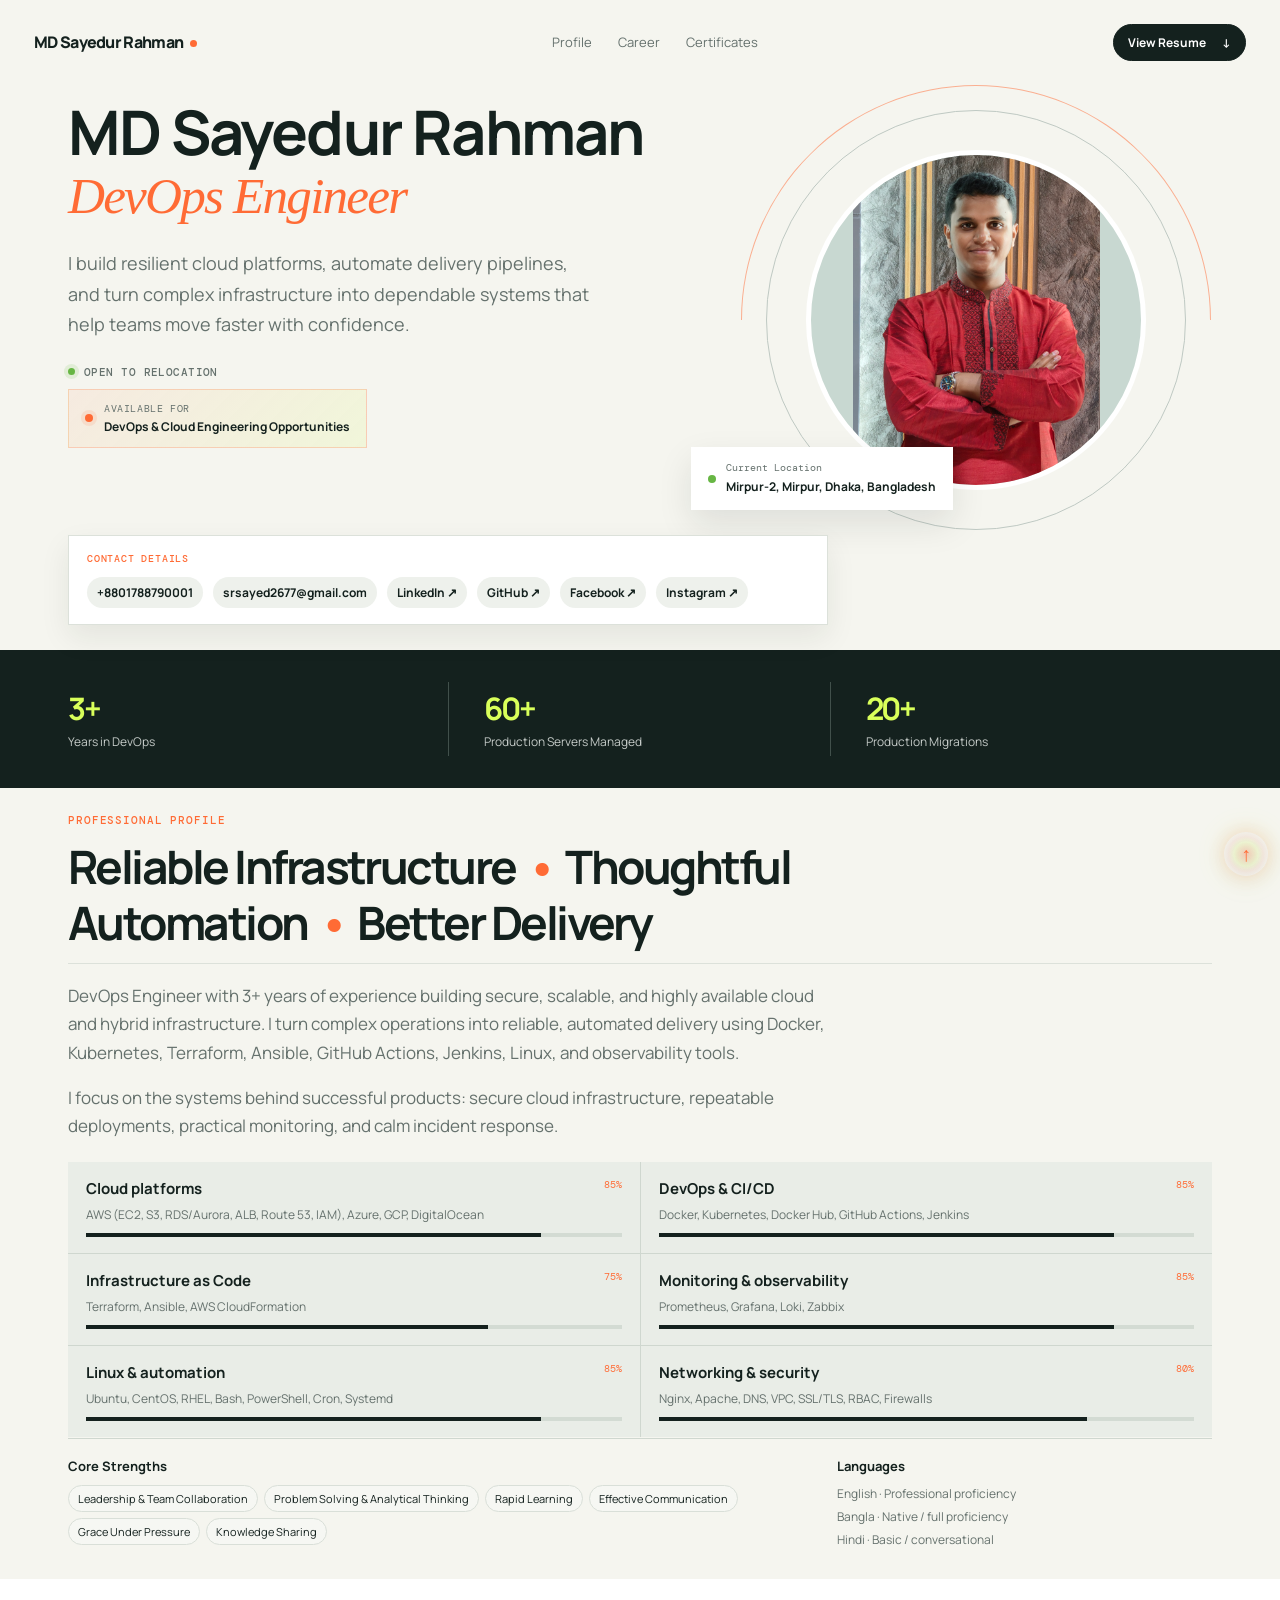
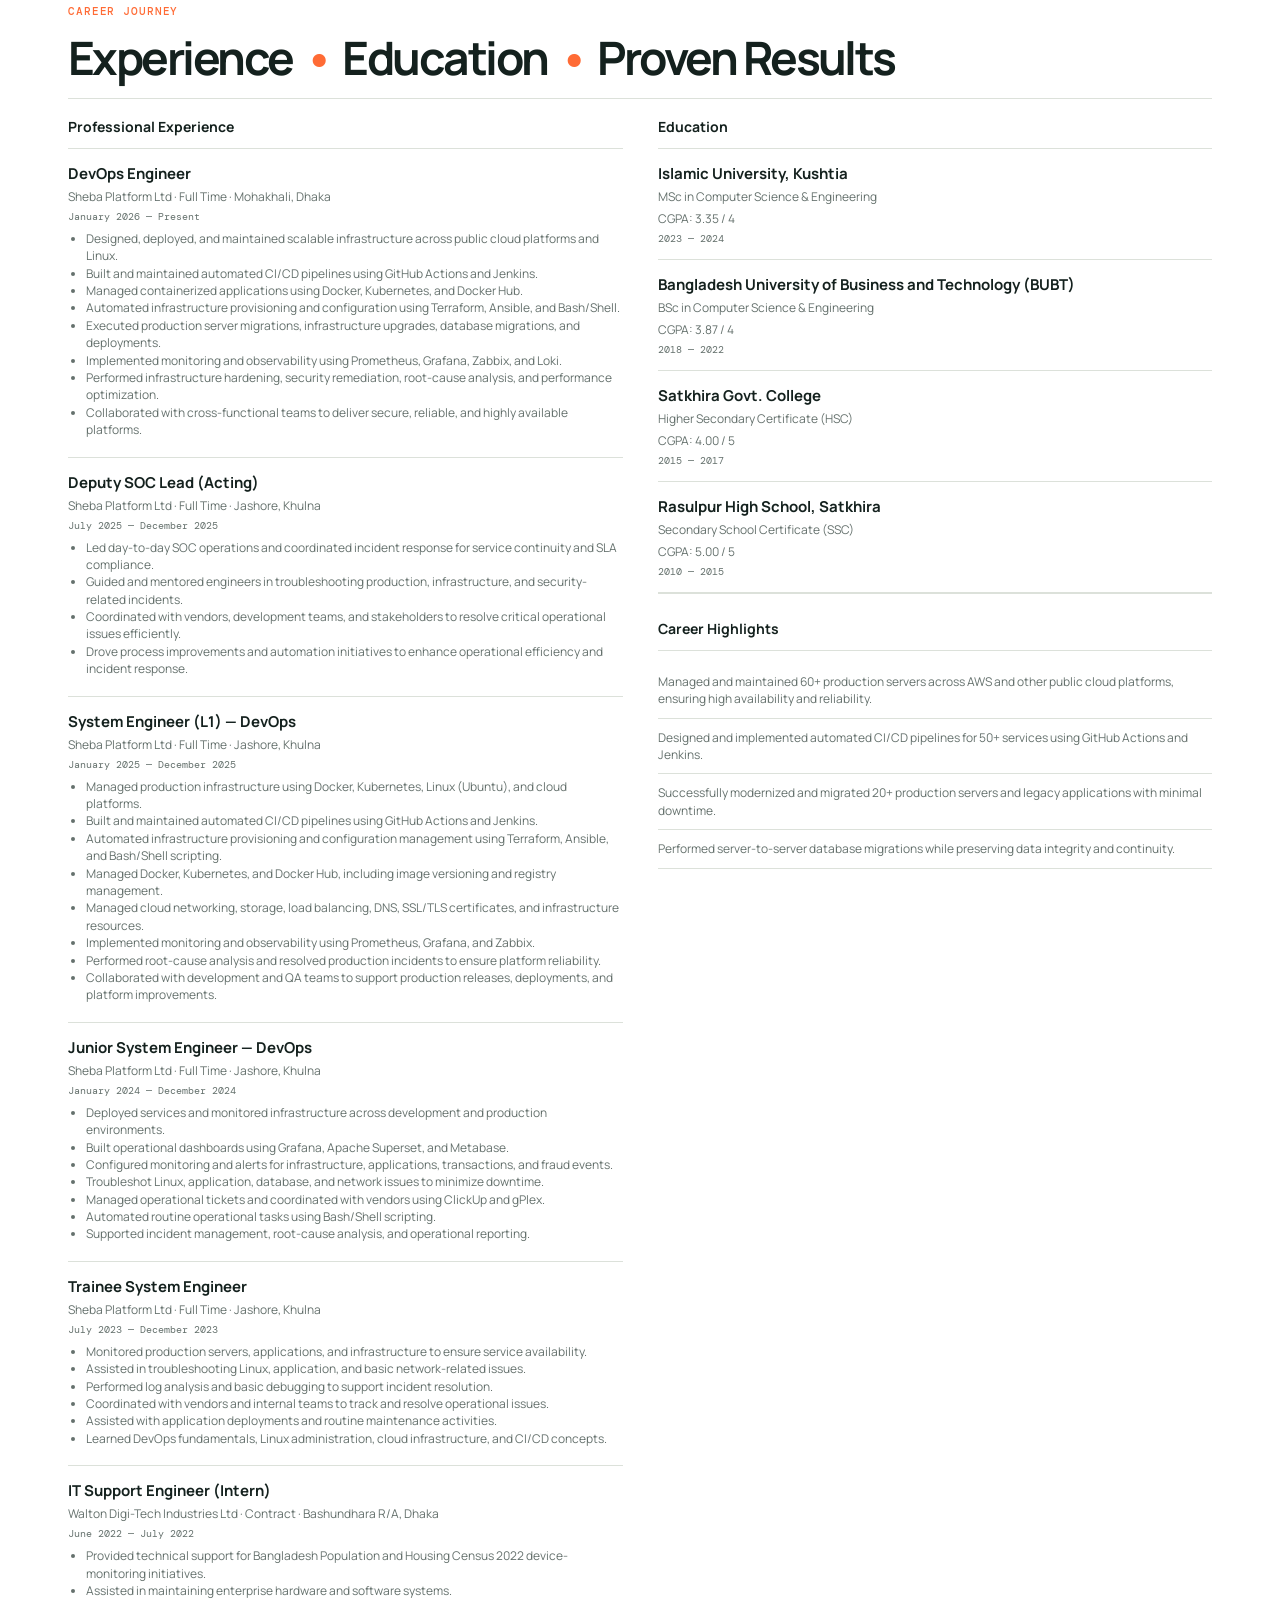
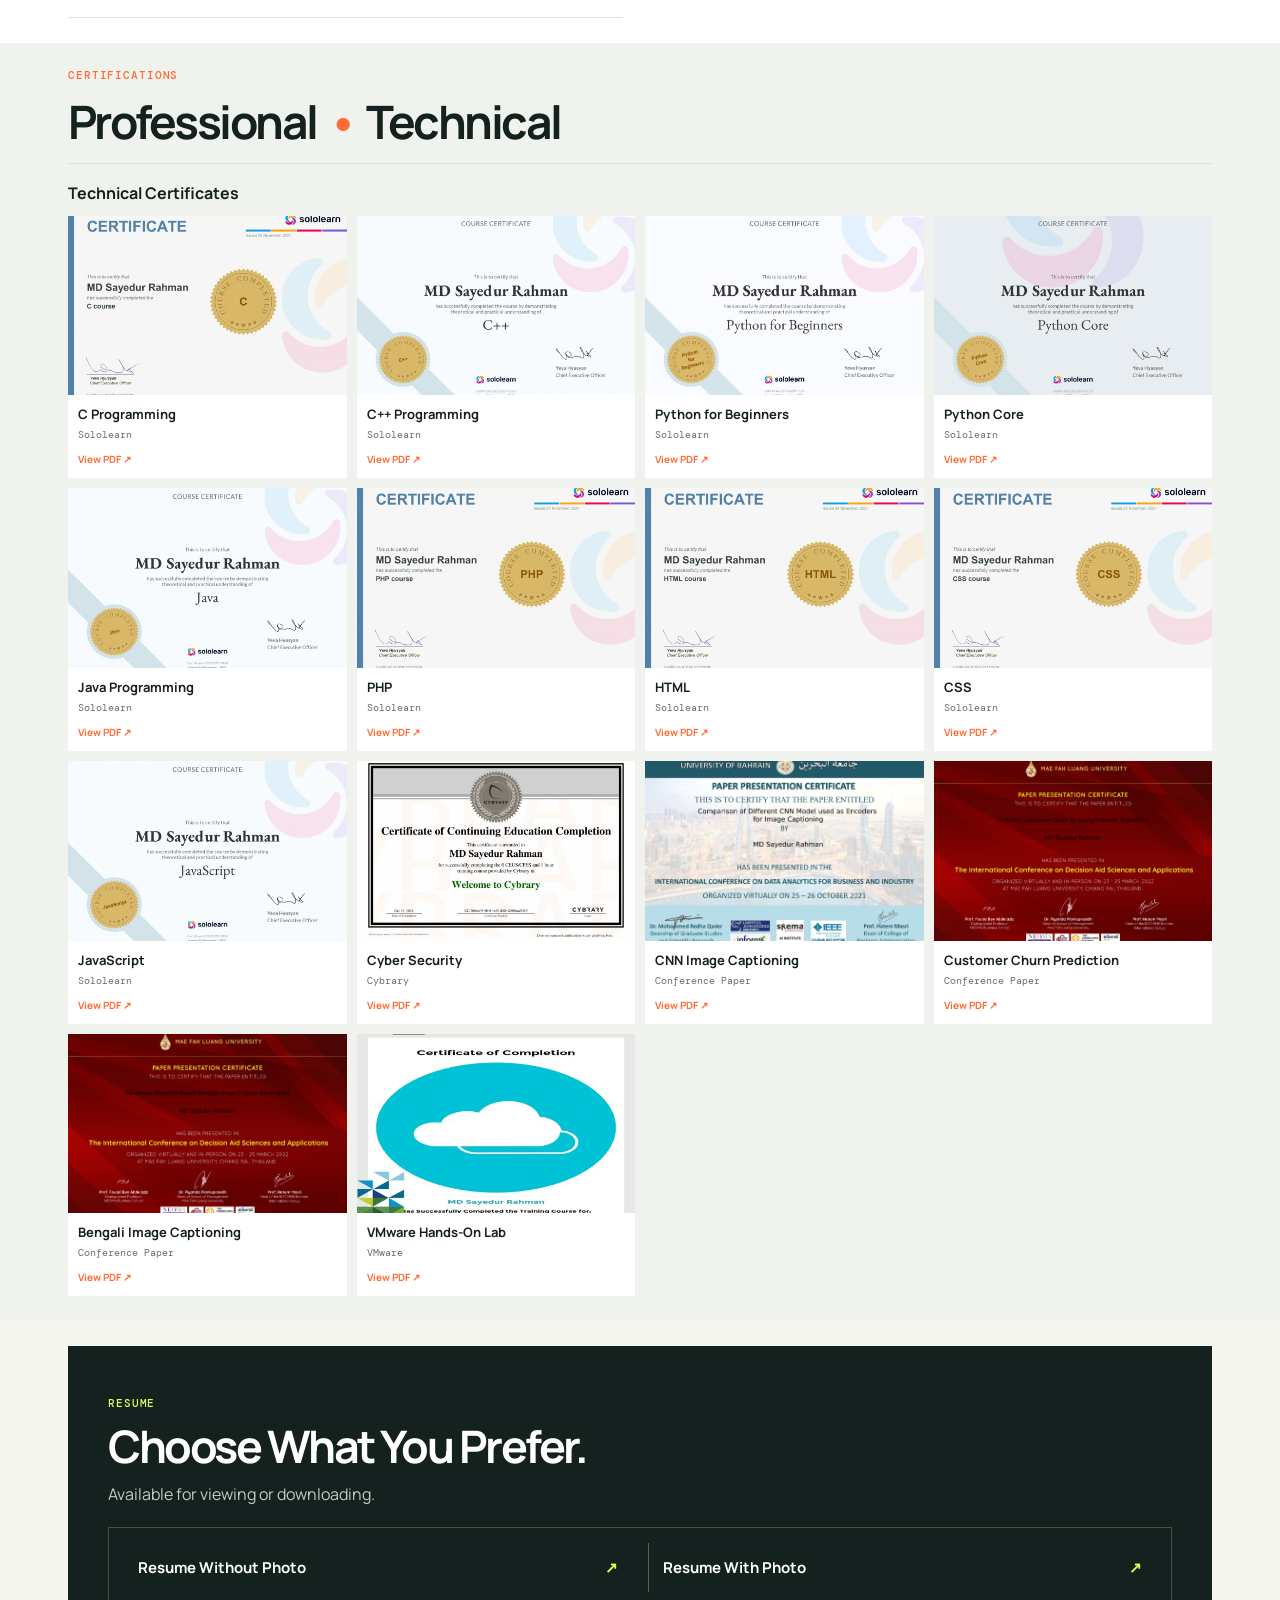
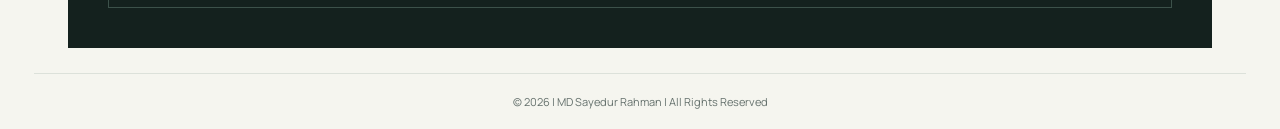
==== commit 6bb0b2e9: "add scroll button and fixed text spacing" ====
--- a/index.html
+++ b/index.html
@@ -133,6 +133,14 @@
   <footer>
     <p>© <span data-year></span> | <span data-name></span> | All Rights Reserved</p>
   </footer>
+
+  <button
+    class="scroll-direction"
+    type="button"
+    aria-label="Scroll direction">
+    ↓
+  </button>
+  
   <script src="js/portfolio.js"></script>
 </body>
 
--- a/css/styles.css
+++ b/css/styles.css
@@ -9,6 +9,9 @@
   --green: #67b644;
   --sans: "Manrope", sans-serif;
   --mono: "DM Mono", monospace;
+
+  --space-property: 25px;
+  --space-section: 25px;
 }
 
 * {
@@ -39,6 +42,8 @@
 a {
   color: inherit;
 }
+
+/* HEADER */
 
 .site-header {
   position: fixed;
@@ -48,19 +53,19 @@
   width: 100%;
   max-width: 1280px;
   height: 84px;
-  transform: translateX(-50%);
   padding: 0 34px;
   display: flex;
   align-items: center;
   justify-content: space-between;
   gap: 24px;
+  transform: translateX(-50%);
   background: rgba(245, 245, 239, .92);
   backdrop-filter: blur(14px);
 }
 
 main {
   width: 100%;
-  padding-top: 84px;
+  padding-top: 75px;
 }
 
 .brand {
@@ -113,8 +118,8 @@
 
 .button {
   display: inline-flex;
+  align-items: center;
   gap: 16px;
-  align-items: center;
   padding: 13px 19px;
   border: 1px solid var(--ink);
   border-radius: 999px;
@@ -135,12 +140,14 @@
   font-size: 12px;
 }
 
+/* COMMON SECTION */
+
 .section {
   width: 100%;
   max-width: 1212px;
+  min-width: 0;
   margin: auto;
-  padding: 34px;
-  min-width: 0;
+  padding: var(--space-section) 34px;
 }
 
 .eyebrow {
@@ -160,9 +167,7 @@
   background: var(--orange);
 }
 
-/* =========================
-   HERO
-========================= */
+/* HERO */
 
 .hero {
   position: relative;
@@ -172,7 +177,7 @@
   gap: 35px;
   min-width: 0;
   min-height: 0;
-  padding-top: 20px;
+  padding-top: var(--space-property);
   padding-bottom: 110px;
 }
 
@@ -182,7 +187,6 @@
   flex-direction: column;
 }
 
-/* Name + DevOps Engineer */
 .hero h1 {
   max-width: 700px;
   margin: 0;
@@ -204,22 +208,20 @@
   font-weight: 400;
 }
 
-/* Intro */
 .hero-intro {
   max-width: 535px;
-  margin: 24px 0 0;
+  margin: var(--space-property) 0 0;
   color: var(--muted);
   font-size: 18px;
   line-height: 1.7;
 }
 
-/* Open To Relocation */
 .hero-relocation {
   display: flex;
   align-items: center;
   gap: 9px;
   width: fit-content;
-  margin-top: 24px;
+  margin-top: var(--space-property);
   color: var(--muted);
   font: 500 11px var(--mono);
   letter-spacing: .04em;
@@ -235,7 +237,6 @@
   box-shadow: 0 0 0 4px rgba(103, 182, 68, .14);
 }
 
-/* Available For */
 .hero-availability {
   display: flex;
   align-items: center;
@@ -252,9 +253,9 @@
 }
 
 .hero-availability-dot {
-  flex: 0 0 auto;
   width: 8px;
   height: 8px;
+  flex: 0 0 auto;
   border-radius: 50%;
   background: var(--orange);
   box-shadow: 0 0 0 4px rgba(255, 107, 53, .12);
@@ -276,9 +277,7 @@
   font-weight: 700;
 }
 
-/* =========================
-   HERO IMAGE
-========================= */
+/* HERO IMAGE */
 
 .hero-visual {
   position: relative;
@@ -307,9 +306,12 @@
 
 .orbit {
   position: absolute;
+  top: 50%;
+  left: 50%;
   border: 1px solid #bfc9c3;
   border-radius: 50%;
   pointer-events: none;
+  transform: translate(-50%, -50%);
 }
 
 .orbit-one {
@@ -323,20 +325,19 @@
   border-color: rgba(255, 107, 53, .5);
   border-left-color: transparent;
   border-bottom-color: transparent;
-  transform: rotate(-35deg);
-}
-
-/* Current Location */
+  transform: translate(-50%, -50%) rotate(-45deg);
+}
+
 .availability-card {
   position: absolute;
   z-index: 2;
   bottom: 30px;
   left: 0;
+  display: flex;
+  align-items: center;
+  gap: 10px;
+  padding: 14px 17px;
   transform: translateX(-50px);
-  display: flex;
-  gap: 10px;
-  align-items: center;
-  padding: 14px 17px;
   background: var(--white);
   box-shadow: 0 14px 35px rgba(20, 33, 30, .1);
 }
@@ -352,16 +353,14 @@
 }
 
 .pulse {
-  flex: 0 0 auto;
   width: 8px;
   height: 8px;
+  flex: 0 0 auto;
   border-radius: 50%;
   background: var(--green);
 }
 
-/* =========================
-   CONTACT
-========================= */
+/* CONTACT */
 
 .hero-contact {
   position: absolute;
@@ -378,7 +377,6 @@
   box-shadow: 0 12px 30px rgba(20, 33, 30, .08);
 }
 
-/* Contact Details stays as ONE full-width line */
 .hero-contact p {
   width: 100%;
   margin: 0 0 2px;
@@ -388,7 +386,6 @@
   text-transform: uppercase;
 }
 
-/* All contact items remain on the same row on desktop */
 .hero-contact a {
   min-width: 0;
   padding: 7px 10px;
@@ -405,9 +402,7 @@
   color: var(--lime);
 }
 
-/* =========================
-   STATS
-========================= */
+/* STATS */
 
 .stats-band {
   width: 100%;
@@ -417,12 +412,12 @@
 
 .stats {
   display: grid;
+  grid-template-columns: repeat(3, minmax(0, 1fr));
   width: 100%;
   max-width: 1212px;
+  min-width: 0;
   margin: auto;
   padding: 32px 34px;
-  grid-template-columns: repeat(3, minmax(0, 1fr));
-  min-width: 0;
 }
 
 .stat {
@@ -436,7 +431,7 @@
 }
 
 .stat:last-child {
-  border: 0;
+  border-right: 0;
 }
 
 .stat strong {
@@ -451,13 +446,11 @@
   font-size: 12px;
 }
 
-/* =========================
-   GENERAL SECTIONS
-========================= */
+/* GENERAL SECTIONS */
 
 .section-heading {
-  margin-bottom: 35px;
-  padding-bottom: 25px;
+  margin-bottom: 18px;
+  padding-bottom: 12px;
   border-bottom: 1px solid var(--line);
 }
 
@@ -478,10 +471,10 @@
 
 .profile-summary {
   max-width: 760px;
-  margin-bottom: 50px;
+  margin-bottom: 22px;
   color: var(--muted);
   font-size: 17px;
-  line-height: 1.75;
+  line-height: 1.65;
 }
 
 .skills-grid {
@@ -493,7 +486,7 @@
 
 .skill {
   min-width: 0;
-  padding: 25px 28px;
+  padding: 16px 18px;
   background: #e9ede7;
 }
 
@@ -516,6 +509,8 @@
 }
 
 .skill p {
+  margin-top: 7px;
+  margin-bottom: 10px;
   color: var(--muted);
   font-size: 12px;
 }
@@ -534,25 +529,27 @@
 .people-skills {
   display: grid;
   grid-template-columns: minmax(0, 2fr) minmax(0, 1fr);
-  gap: 35px;
+  gap: 20px;
   margin-top: 1px;
-  padding-top: 35px;
+  padding-top: 18px;
   border-top: 1px solid #cfd7cf;
   min-width: 0;
 }
 
 .people-skills h3 {
+  margin-top: 0;
+  margin-bottom: 10px;
   font-size: 13px;
 }
 
 .pill-list {
   display: flex;
   flex-wrap: wrap;
-  gap: 8px;
+  gap: 6px;
 }
 
 .pill-list span {
-  padding: 6px 10px;
+  padding: 5px 9px;
   border: 1px solid #d9dfd8;
   border-radius: 999px;
   background: #f6f7f3;
@@ -560,27 +557,28 @@
 }
 
 .language-list p {
+  margin: 6px 0;
   color: var(--muted);
   font-size: 12px;
 }
 
-/* =========================
-   CAREER
-========================= */
+/* CAREER */
 
 .career-section {
   width: 100%;
   max-width: none;
   min-width: 0;
+  padding-top: var(--space-section);
+  padding-right: max(34px, calc((100% - 1212px) / 2 + 34px));
+  padding-bottom: var(--space-section);
+  padding-left: max(34px, calc((100% - 1212px) / 2 + 34px));
   background: var(--white);
-  padding-left: max(34px, calc((100% - 1212px) / 2 + 34px));
-  padding-right: max(34px, calc((100% - 1212px) / 2 + 34px));
 }
 
 .timeline-grid {
   display: grid;
   grid-template-columns: minmax(0, 1fr) minmax(0, 1fr);
-  gap: 55px;
+  gap: 35px;
   min-width: 0;
 }
 
@@ -589,6 +587,8 @@
 }
 
 .timeline-column h3 {
+  margin-top: 0;
+  margin-bottom: 12px;
   font-size: 14px;
 }
 
@@ -598,12 +598,12 @@
 
 .timeline-item {
   position: relative;
-  padding: 20px 0;
+  padding: 14px 0;
   border-bottom: 1px solid var(--line);
 }
 
 .timeline-item h4 {
-  margin: 0;
+  margin: 0 0 4px;
   font-size: 15px;
 }
 
@@ -614,53 +614,66 @@
   font-size: 12px;
 }
 
+.timeline-item p {
+  margin: 4px 0;
+}
+
 .timeline-item time {
   display: block;
-  margin-top: 8px;
+  margin-top: 5px;
   font: 10px var(--mono);
 }
 
 .education-cgpa {
-  display: inline-block;
-  margin-top: 8px;
-  padding: 4px 8px;
-  border: 1px solid #d9dfd8;
-  border-radius: 999px;
-  background: #f6f7f3;
-  color: var(--orange);
-  font: 600 10px var(--mono);
+  display: block;
+  margin-top: 5px;
+  color: var(--muted);
+  font-size: 12px;
 }
 
 .timeline-item ul {
+  margin-top: 7px;
+  margin-bottom: 4px;
   padding-left: 18px;
-  line-height: 1.55;
-}
+  line-height: 1.45;
+}
+
+/* CAREER HIGHLIGHTS */
 
 .impact-title {
   margin-top: 35px;
-  padding-top: 30px;
+  margin-bottom: 18px;
+  padding-top: 25px;
+  padding-bottom: 12px;
   border-top: 1px solid var(--line);
+  border-bottom: 1px solid var(--line);
+}
+
+.impact-title h3 {
+  margin: 0;
+  font-size: 16px;
+  font-weight: 700;
 }
 
 .compact-achievements article {
-  padding: 14px 0;
+  padding: 10px 0;
   border-bottom: 1px solid var(--line);
   color: var(--muted);
   font-size: 12px;
-  line-height: 1.55;
-}
-
-/* =========================
-   CERTIFICATES
-========================= */
+  line-height: 1.45;
+}
+
+/* CERTIFICATES */
 
 .certificates-section {
   width: 100%;
   max-width: none;
   min-width: 0;
+  padding-top: var(--space-section);
+  padding-right: max(34px, calc((100% - 1212px) / 2 + 34px));
+  padding-bottom: var(--space-section);
+  padding-left: max(34px, calc((100% - 1212px) / 2 + 34px));
   background: #f0f2ed;
-  padding-left: max(34px, calc((100% - 1212px) / 2 + 34px));
-  padding-right: max(34px, calc((100% - 1212px) / 2 + 34px));
 }
 
 .certificate-group {
@@ -668,19 +681,21 @@
 }
 
 .certificate-group h3 {
+  margin-top: 0;
+  margin-bottom: 12px;
   font-size: 16px;
 }
 
 .professional-certificates {
-  margin-top: 48px;
-  padding-top: 40px;
+  margin-top: 28px;
+  padding-top: 22px;
   border-top: 1px solid #cfd7cf;
 }
 
 .certificate-grid {
   display: grid;
   grid-template-columns: repeat(4, minmax(0, 1fr));
-  gap: 13px;
+  gap: 10px;
   min-width: 0;
 }
 
@@ -700,7 +715,7 @@
 
 .certificate-card div {
   min-width: 0;
-  padding: 13px;
+  padding: 10px;
 }
 
 .certificate-card h4 {
@@ -709,6 +724,7 @@
 }
 
 .certificate-card p {
+  margin: 5px 0;
   color: var(--muted);
   font: 10px var(--mono);
 }
@@ -720,18 +736,17 @@
   text-decoration: none;
 }
 
-/* =========================
-   RESUME
-========================= */
+/* RESUME */
 
 .resume-section {
-  padding-top: 35px;
+  padding-top: var(--space-section);
+  padding-bottom: var(--space-section);
 }
 
 .resume-banner {
   width: 100%;
   max-width: 100%;
-  padding: 58px;
+  padding: 40px;
   background: var(--ink);
   color: var(--white);
 }
@@ -750,21 +765,23 @@
 }
 
 .resume-banner > p {
+  margin-top: 10px;
+  margin-bottom: 10px;
   color: #c2cbc6;
 }
 
 .resume-download {
   display: flex;
-  gap: 24px;
-  margin-top: 34px;
-  padding: 22px;
+  gap: 16px;
+  margin-top: 22px;
+  padding: 15px;
   border: 1px solid #3c514a;
 }
 
 .resume-download a {
   flex: 1;
   min-width: 0;
-  padding: 20px;
+  padding: 14px;
   border-left: 1px solid #51645e;
   color: white;
   font-size: 15px;
@@ -785,15 +802,13 @@
   float: right;
 }
 
-/* =========================
-   FOOTER
-========================= */
+/* FOOTER */
 
 footer {
   width: 100%;
   max-width: 1212px;
   margin: auto;
-  padding: 30px 34px;
+  padding: 20px 34px;
   border-top: 1px solid var(--line);
   text-align: center;
 }
@@ -804,9 +819,7 @@
   font-size: 11px;
 }
 
-/* =========================
-   ANIMATION
-========================= */
+/* ANIMATION */
 
 .reveal {
   opacity: 0;
@@ -819,11 +832,138 @@
   transform: none;
 }
 
-/* =========================================================
-   MOBILE
-========================================================= */
+/* TABLET */
+
+@media (min-width: 761px) and (max-width: 1000px) {
+  :root {
+    --space-property: 10px;
+    --space-section: 20px;
+  }
+
+  .hero {
+    display: flex;
+    flex-direction: column;
+    align-items: stretch;
+    gap: 0;
+    width: 100%;
+    max-width: 100%;
+    padding-top: var(--space-property);
+    padding-bottom: var(--space-section);
+  }
+
+  .hero-copy {
+    width: 100%;
+  }
+
+  .hero-visual {
+    width: 100%;
+    height: 420px;
+    min-height: 420px;
+    margin-top: 6px;
+    overflow: visible;
+  }
+
+  .portrait-frame {
+    width: 300px;
+    height: 300px;
+  }
+
+  .orbit-one {
+    width: 370px;
+    height: 370px;
+  }
+
+  .orbit-two {
+    width: 420px;
+    height: 420px;
+  }
+
+  .availability-card {
+    left: 50%;
+    bottom: 20px;
+    transform: translateX(-50%);
+    white-space: nowrap;
+  }
+
+  .hero-contact {
+    position: relative;
+    left: auto;
+    right: auto;
+    bottom: auto;
+    width: 100%;
+    max-width: none;
+    margin-top: 0;
+  }
+
+  .section-heading {
+    margin-bottom: 15px;
+    padding-bottom: 10px;
+  }
+
+  .profile-summary {
+    margin-bottom: 18px;
+    line-height: 1.6;
+  }
+
+  .skill {
+    padding: 14px 16px;
+  }
+
+  .people-skills {
+    gap: 18px;
+    padding-top: 15px;
+  }
+
+  .timeline-grid {
+    gap: 25px;
+  }
+
+  .timeline-item {
+    padding: 12px 0;
+  }
+
+  .impact-title {
+    margin-top: 35px;
+    margin-bottom: 18px;
+    padding-top: 25px;
+    padding-bottom: 12px;
+  }
+
+  .compact-achievements article {
+    padding: 9px 0;
+  }
+
+  .professional-certificates {
+    margin-top: 24px;
+    padding-top: 18px;
+  }
+
+  .certificate-grid {
+    gap: 9px;
+  }
+
+  .resume-banner {
+    padding: 32px;
+  }
+
+  .resume-download {
+    margin-top: 18px;
+    padding: 13px;
+  }
+
+  footer {
+    padding-top: 18px;
+    padding-bottom: 18px;
+  }
+}
+
+/* MOBILE */
 
 @media (max-width: 760px) {
+  :root {
+    --space-property: 15px;
+    --space-section: 15px;
+  }
 
   html {
     scroll-padding-top: 70px;
@@ -834,13 +974,13 @@
     width: 100%;
     max-width: none;
     height: 70px;
+    padding: 0 20px;
     transform: none;
-    padding: 0 20px;
     gap: 10px;
   }
 
   main {
-    padding-top: 70px;
+    padding-top: 50px;
   }
 
   .brand {
@@ -880,12 +1020,8 @@
   .section {
     width: 100%;
     max-width: 100%;
-    padding: 20px;
-  }
-
-  /* =========================
-     MOBILE HERO
-  ========================= */
+    padding: var(--space-section) 20px;
+  }
 
   .hero {
     display: flex;
@@ -894,22 +1030,17 @@
     gap: 0;
     width: 100%;
     max-width: 100%;
-    min-width: 0;
-    min-height: 0;
-    padding-top: 16px;
-    padding-bottom: 20px;
+    padding-top: var(--space-property);
+    padding-bottom: var(--space-section);
   }
 
   .hero-copy {
     width: 100%;
     flex: 0 0 auto;
-    display: flex;
-    flex-direction: column;
   }
 
   .hero h1 {
     max-width: 100%;
-    margin: 0;
   }
 
   .hero h1 span {
@@ -923,13 +1054,13 @@
 
   .hero-intro {
     max-width: 100%;
-    margin: 20px 0 0;
+    margin-top: var(--space-property);
     font-size: 16px;
     line-height: 1.6;
   }
 
   .hero-relocation {
-    margin-top: 20px;
+    margin-top: var(--space-property);
   }
 
   .hero-availability {
@@ -943,47 +1074,44 @@
     font-size: 11px;
   }
 
-  /* Picture + orbit moved slightly lower */
   .hero-visual {
     width: 100%;
-    height: 320px;
-    min-height: 320px;
-    margin-top: 40px;
+    height: 300px;
+    min-height: 300px;
+    margin-top: 6px;
     overflow: visible;
   }
 
   .portrait-frame {
-    width: min(250px, 66vw);
-    height: min(250px, 66vw);
+    width: 225px;
+    height: 225px;
   }
 
   .orbit-one {
-    width: min(300px, 82vw);
-    height: min(300px, 82vw);
+    width: 250px;
+    height: 250px;
   }
 
   .orbit-two {
-    width: min(340px, 92vw);
-    height: min(340px, 92vw);
+    width: 285px;
+    height: 285px;
   }
 
   .availability-card {
     left: 50%;
-    bottom: 4px;
+    bottom: 0;
     transform: translateX(-50%);
     white-space: nowrap;
   }
 
-  /* Contact */
   .hero-contact {
     position: relative;
     left: auto;
     right: auto;
     bottom: auto;
-    z-index: 4;
     width: 100%;
     max-width: 100%;
-    margin-top: 28px;
+    margin-top: var(--space-property);
     padding: 14px;
     display: grid;
     grid-template-columns: repeat(2, minmax(0, 1fr));
@@ -997,8 +1125,8 @@
   }
 
   .hero-contact a {
+    width: 100%;
     min-width: 0;
-    width: 100%;
     max-width: 100%;
     overflow: hidden;
     text-overflow: ellipsis;
@@ -1007,10 +1135,6 @@
     font-size: 10px;
   }
 
-  /* =========================
-     MOBILE STATS
-  ========================= */
-
   .stats {
     width: 100%;
     max-width: 100%;
@@ -1032,10 +1156,6 @@
     line-height: 1.2;
   }
 
-  /* =========================
-     MOBILE CONTENT
-  ========================= */
-
   .skills-grid,
   .timeline-grid,
   .people-skills {
@@ -1048,53 +1168,58 @@
   }
 
   .timeline-column + .timeline-column {
-    margin-top: 45px;
+    margin-top: -20px;
   }
 
   .career-section,
   .certificates-section {
     width: 100%;
     max-width: none;
-    min-width: 0;
-    padding-left: 20px;
-    padding-right: 20px;
+    padding: var(--space-section) 20px;
+  }
+
+  .impact-title {
+    margin-top: 35px;
+    margin-bottom: 18px;
+    padding-top: 25px;
+    padding-bottom: 12px;
   }
 
   .certificate-grid {
     grid-template-columns: repeat(2, minmax(0, 1fr));
-    gap: 10px;
-  }
-
-  .certificate-card {
-    min-width: 0;
-    overflow: hidden;
-  }
-
-  /* =========================
-     MOBILE RESUME
-  ========================= */
+    gap: 8px;
+  }
 
   .resume-section {
-    padding-top: 30px;
+    padding-top: var(--space-section);
+    padding-bottom: var(--space-section);
   }
 
   .resume-banner {
     width: 100%;
     max-width: 100%;
-    padding: 32px 22px;
+    padding: 25px 18px;
+  }
+
+  .resume-banner > p {
+    margin-top: 8px;
+    margin-bottom: 8px;
+    line-height: 1.5;
   }
 
   .resume-download {
     display: block;
     width: 100%;
     max-width: 100%;
+    margin-top: 15px;
+    padding: 11px 13px;
   }
 
   .resume-download a {
     display: block;
     width: 100%;
     min-width: 0;
-    padding: 13px 0;
+    padding: 11px 0;
     border-top: 1px solid #51645e;
     border-left: 0;
     overflow-wrap: anywhere;
@@ -1107,7 +1232,7 @@
   footer {
     width: 100%;
     max-width: 100%;
-    padding: 25px 20px;
+    padding: 16px 20px;
   }
 
   .reveal {
@@ -1116,12 +1241,9 @@
   }
 }
 
-/* =========================================================
-   SMALL MOBILE
-========================================================= */
+/* SMALL MOBILE */
 
 @media (max-width: 430px) {
-
   .site-header {
     padding: 0 14px;
   }
@@ -1140,11 +1262,6 @@
     padding: 4px;
   }
 
-  .hero {
-    padding-top: 16px;
-    padding-bottom: 18px;
-  }
-
   .hero h1 span {
     font-size: 38px;
   }
@@ -1154,52 +1271,18 @@
   }
 
   .hero-intro {
-    margin-top: 18px;
     font-size: 15px;
-  }
-
-  .hero-relocation {
-    margin-top: 18px;
   }
 
   .hero-availability {
     margin-top: 9px;
   }
 
-  /* Picture + orbit moved slightly lower */
-  .hero-visual {
-    height: 300px;
-    min-height: 300px;
-    margin-top: 40px;
-  }
-
-  .portrait-frame {
-    width: 225px;
-    height: 225px;
-  }
-
-  .orbit-one {
-    width: 275px;
-    height: 275px;
-  }
-
-  .orbit-two {
-    width: 310px;
-    height: 310px;
-  }
-
-  .availability-card {
-    bottom: 0;
-    padding: 11px 13px;
-  }
-
   .availability-card strong {
     font-size: 11px;
   }
 
-  /* Same contact spacing */
   .hero-contact {
-    margin-top: 30px;
     padding: 12px;
   }
 
@@ -1209,13 +1292,13 @@
   }
 
   .stats {
+    padding-right: 12px;
     padding-left: 12px;
-    padding-right: 12px;
   }
 
   .stat {
+    padding-right: 6px;
     padding-left: 6px;
-    padding-right: 6px;
   }
 
   .stat strong {
@@ -1227,6 +1310,76 @@
   }
 
   .certificate-grid {
-    gap: 8px;
+    gap: 6px;
+  }
+}
+
+/* SCROLL DIRECTION */
+
+.scroll-direction {
+  position: fixed;
+  right: 12px;
+  bottom: 24px;
+  z-index: 1100;
+  width: 44px;
+  height: 44px;
+  display: flex;
+  align-items: center;
+  justify-content: center;
+  padding: 0;
+  border: 0;
+  border-radius: 50%;
+  background: radial-gradient(
+    circle,
+    rgba(255, 107, 53, .28) 0%,
+    rgba(217, 255, 90, .18) 38%,
+    rgba(255, 107, 53, .08) 55%,
+    transparent 75%
+  );
+  color: var(--orange);
+  font: 500 20px var(--mono);
+  line-height: 1;
+  cursor: pointer;
+  box-shadow:
+    0 0 18px rgba(255, 107, 53, .2),
+    0 0 30px rgba(217, 255, 90, .16);
+  filter: drop-shadow(0 5px 9px rgba(20, 33, 30, .22));
+  transition:
+    color .25s ease,
+    transform .25s ease,
+    filter .25s ease,
+    box-shadow .25s ease;
+}
+
+.scroll-direction:hover {
+  color: var(--ink);
+  transform: scale(1.12);
+  box-shadow:
+    0 0 22px rgba(255, 107, 53, .28),
+    0 0 38px rgba(217, 255, 90, .22);
+  filter: drop-shadow(0 6px 12px rgba(20, 33, 30, .28));
+}
+
+.scroll-direction:active {
+  transform: scale(1);
+}
+
+@media (max-width: 760px) {
+  .scroll-direction {
+    right: 3px;
+    bottom: 18px;
+    width: 40px;
+    height: 40px;
+    font-size: 18px;
+  }
+}
+
+@media (max-width: 430px) {
+  .scroll-direction {
+    right: 1px;
+    bottom: 15px;
+    width: 36px;
+    height: 36px;
+    font-size: 17px;
   }
 }
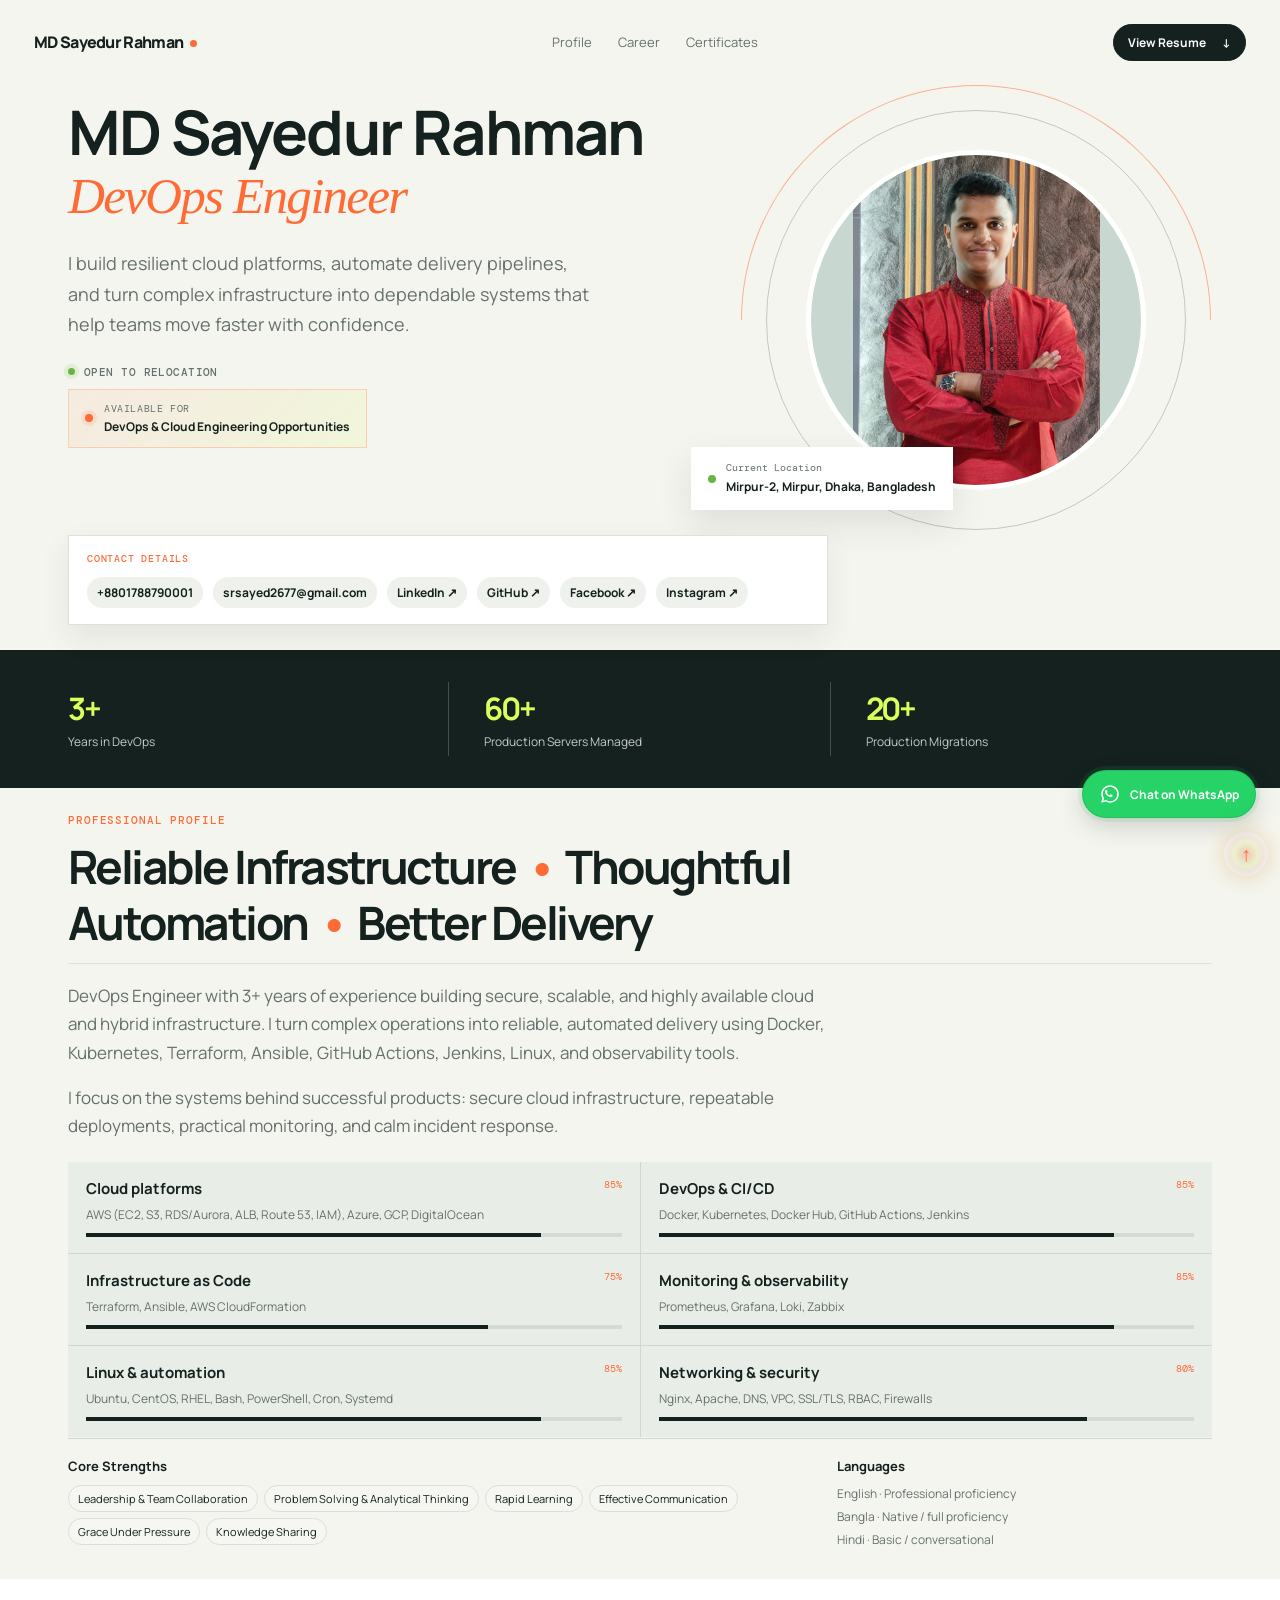
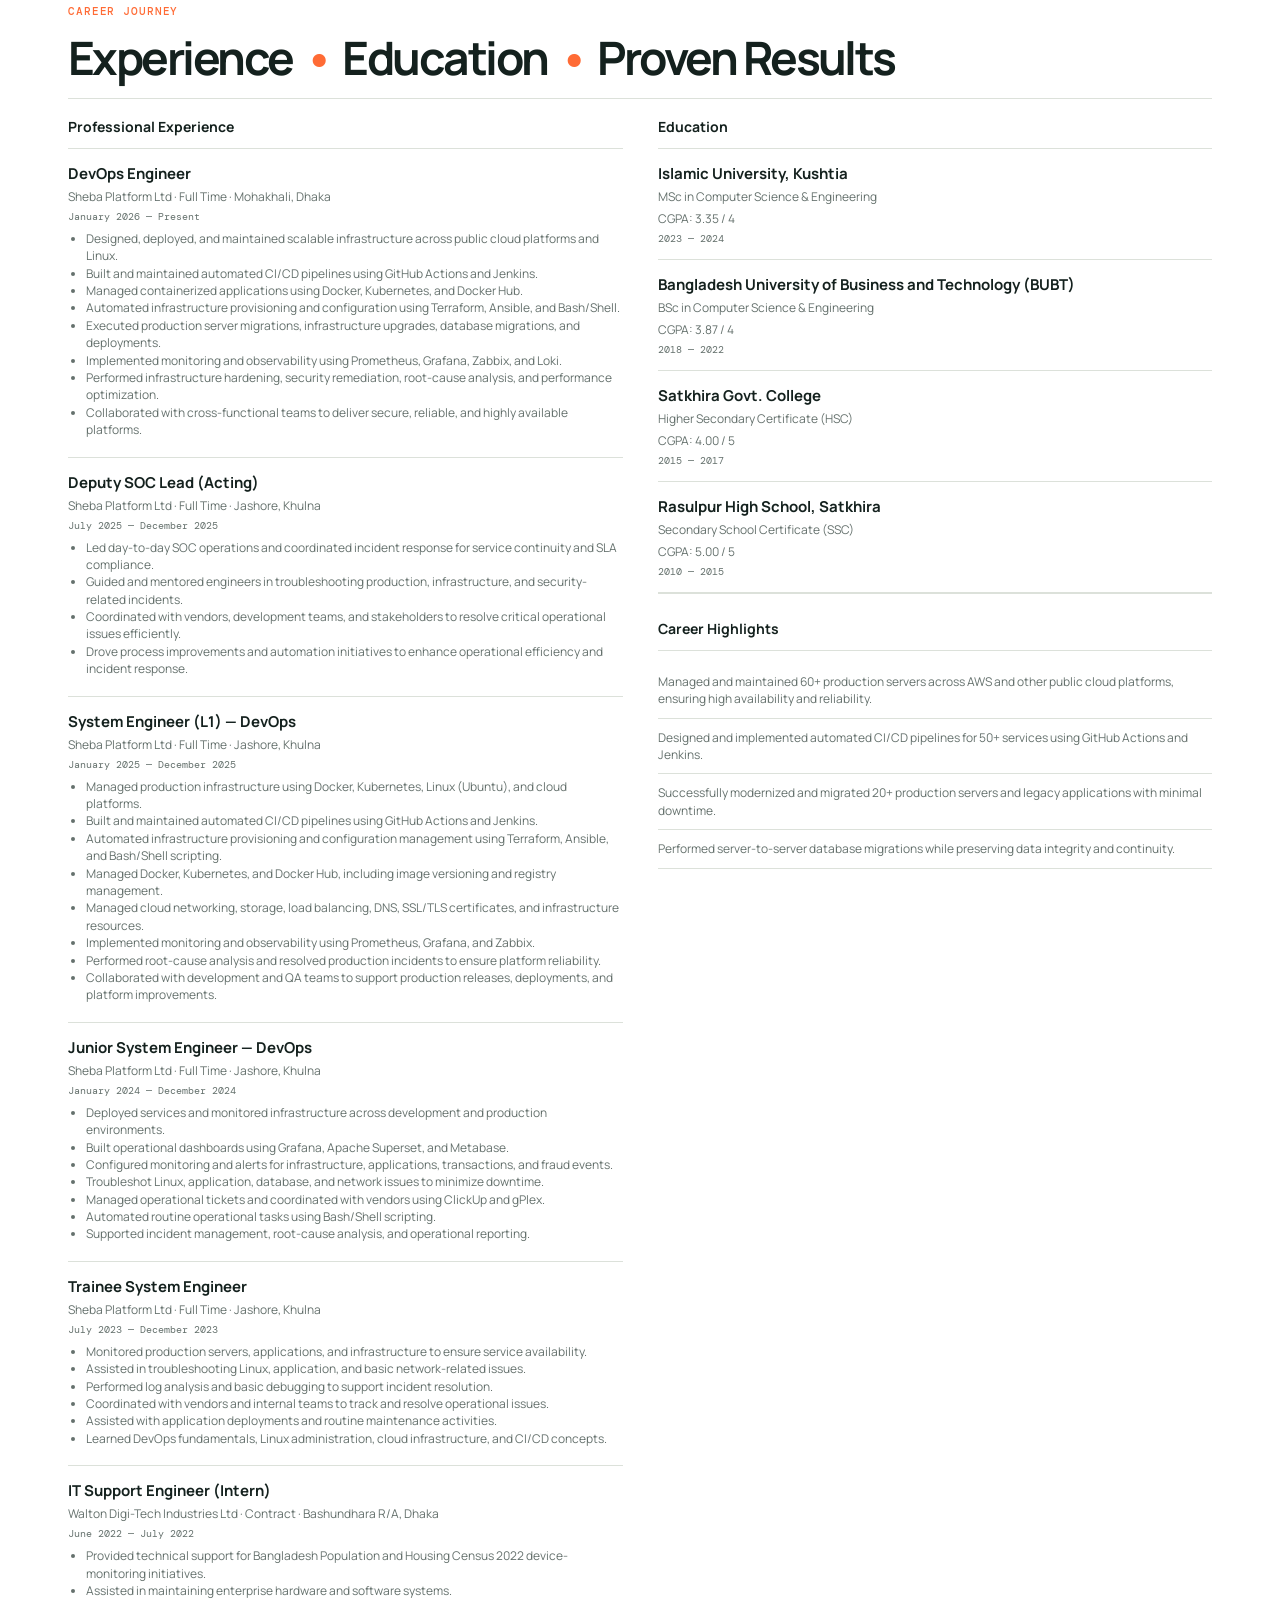
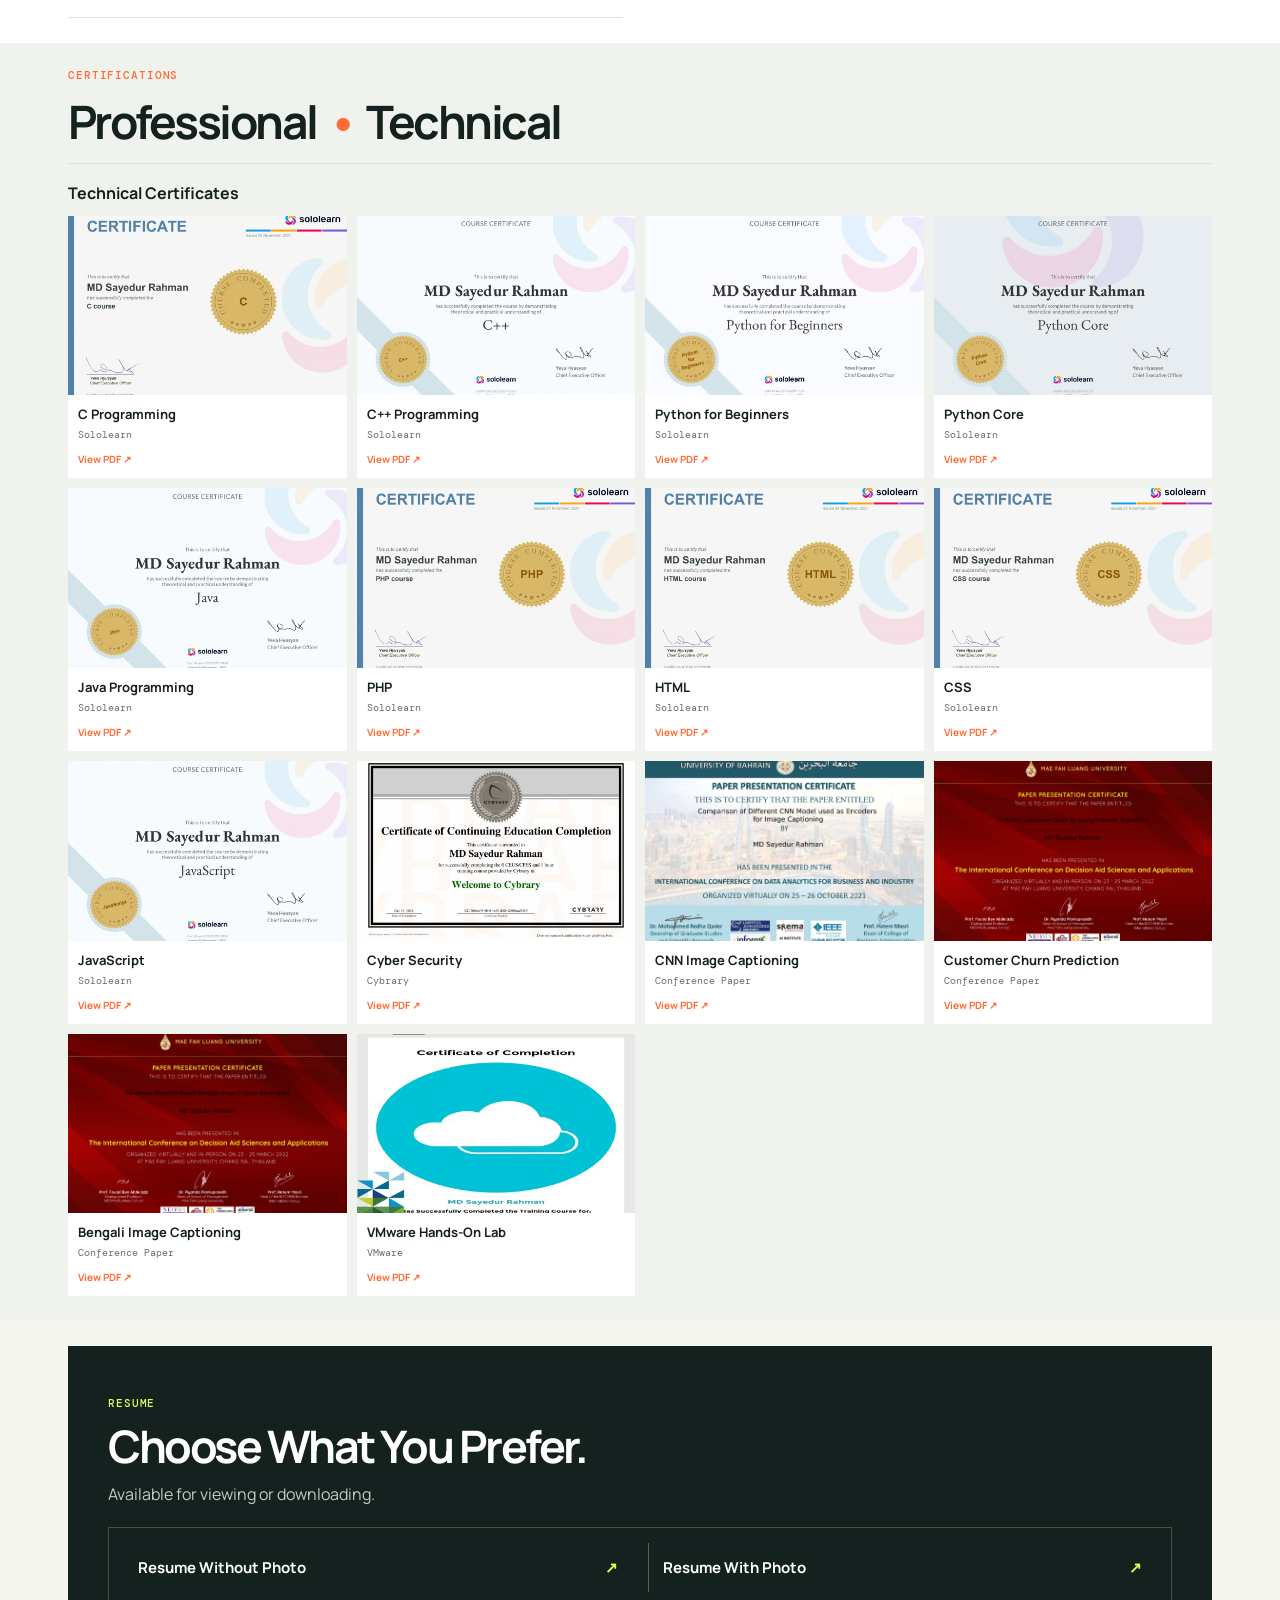
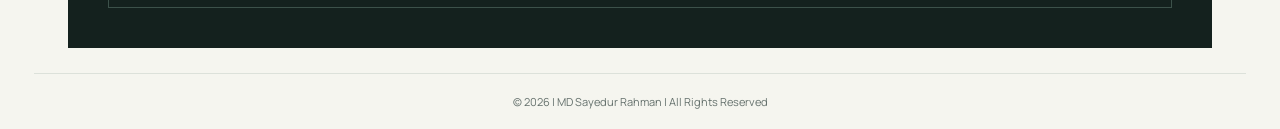
==== commit 56572cee: "add whatsapp live chat" ====
--- a/index.html
+++ b/index.html
@@ -134,13 +134,21 @@
     <p>© <span data-year></span> | <span data-name></span> | All Rights Reserved</p>
   </footer>
 
-  <button
-    class="scroll-direction"
-    type="button"
-    aria-label="Scroll direction">
+  <a class="whatsapp-chat" data-whatsapp href="#" target="_blank" rel="noopener noreferrer"
+    aria-label="Chat with me on WhatsApp" title="Chat with me on WhatsApp">
+    <svg viewBox="0 0 32 32" aria-hidden="true">
+      <path
+        d="M19.11 17.38c-.27-.14-1.6-.79-1.85-.88-.25-.09-.43-.14-.61.14-.18.27-.7.88-.86 1.06-.16.18-.32.2-.59.07-.27-.14-1.13-.42-2.15-1.33-.79-.7-1.33-1.57-1.49-1.84-.16-.27-.02-.42.12-.55.12-.12.27-.32.41-.48.14-.16.18-.27.27-.45.09-.18.05-.34-.02-.48-.07-.14-.61-1.47-.84-2.01-.22-.53-.45-.46-.61-.47h-.52c-.18 0-.48.07-.73.34-.25.27-.95.93-.95 2.27s.98 2.63 1.11 2.81c.14.18 1.93 2.95 4.68 4.14.65.28 1.16.45 1.56.58.66.21 1.26.18 1.73.11.53-.08 1.6-.65 1.82-1.29.23-.63.23-1.18.16-1.29-.07-.11-.25-.18-.52-.32z" />
+      <path
+        d="M16.01 3.2c-7.07 0-12.8 5.73-12.8 12.8 0 2.26.59 4.47 1.72 6.41L3.1 28.8l6.55-1.72a12.77 12.77 0 0 0 6.36 1.68h.01c7.07 0 12.8-5.73 12.8-12.8S23.08 3.2 16.01 3.2zm0 23.4h-.01a10.58 10.58 0 0 1-5.39-1.48l-.39-.23-3.89 1.02 1.04-3.79-.25-.39a10.58 10.58 0 1 1 8.89 4.87z" />
+    </svg>
+    <span class="whatsapp-chat-text">Chat on WhatsApp</span>
+  </a>
+
+  <button class="scroll-direction" type="button" aria-label="Scroll direction">
     ↓
   </button>
-  
+
   <script src="js/portfolio.js"></script>
 </body>
 
--- a/css/styles.css
+++ b/css/styles.css
@@ -1382,4 +1382,107 @@
     height: 36px;
     font-size: 17px;
   }
-}+}
+
+/* WHATSAPP CHAT */
+
+.whatsapp-chat {
+  position: fixed;
+  right: 24px;
+  bottom: 82px;
+  z-index: 1099;
+
+  display: inline-flex;
+  align-items: center;
+  gap: 9px;
+
+  padding: 12px 16px;
+
+  border: 1px solid rgba(20, 33, 30, .12);
+  border-radius: 999px;
+
+  background: #25D366;
+  color: #fff;
+
+  text-decoration: none;
+
+  box-shadow:
+    0 8px 24px rgba(20, 33, 30, .18),
+    0 0 0 4px rgba(37, 211, 102, .10);
+
+  transition:
+    transform .25s ease,
+    box-shadow .25s ease;
+}
+
+.whatsapp-chat svg {
+  width: 22px;
+  height: 22px;
+  fill: currentColor;
+  flex: 0 0 auto;
+}
+
+.whatsapp-chat-text {
+  font-size: 12px;
+  font-weight: 700;
+  white-space: nowrap;
+}
+
+.whatsapp-chat:hover {
+  transform: translateY(-3px) scale(1.03);
+  box-shadow:
+    0 12px 30px rgba(20, 33, 30, .22),
+    0 0 0 5px rgba(37, 211, 102, .13);
+}
+
+.whatsapp-chat:active {
+  transform: scale(.97);
+}
+
+/* TABLET */
+@media (min-width: 761px) and (max-width: 1000px) {
+  .whatsapp-chat {
+    right: 18px;
+    bottom: 78px;
+  }
+}
+
+/* MOBILE */
+@media (max-width: 760px) {
+  .whatsapp-chat {
+    right: 14px;
+    bottom: 68px;
+
+    width: 46px;
+    height: 46px;
+
+    padding: 0;
+
+    justify-content: center;
+  }
+
+  .whatsapp-chat svg {
+    width: 24px;
+    height: 24px;
+  }
+
+  .whatsapp-chat-text {
+    display: none;
+  }
+}
+
+/* SMALL MOBILE */
+@media (max-width: 430px) {
+  .whatsapp-chat {
+    right: 9px;
+    bottom: 60px;
+
+    width: 42px;
+    height: 42px;
+  }
+
+  .whatsapp-chat svg {
+    width: 22px;
+    height: 22px;
+  }
+}
